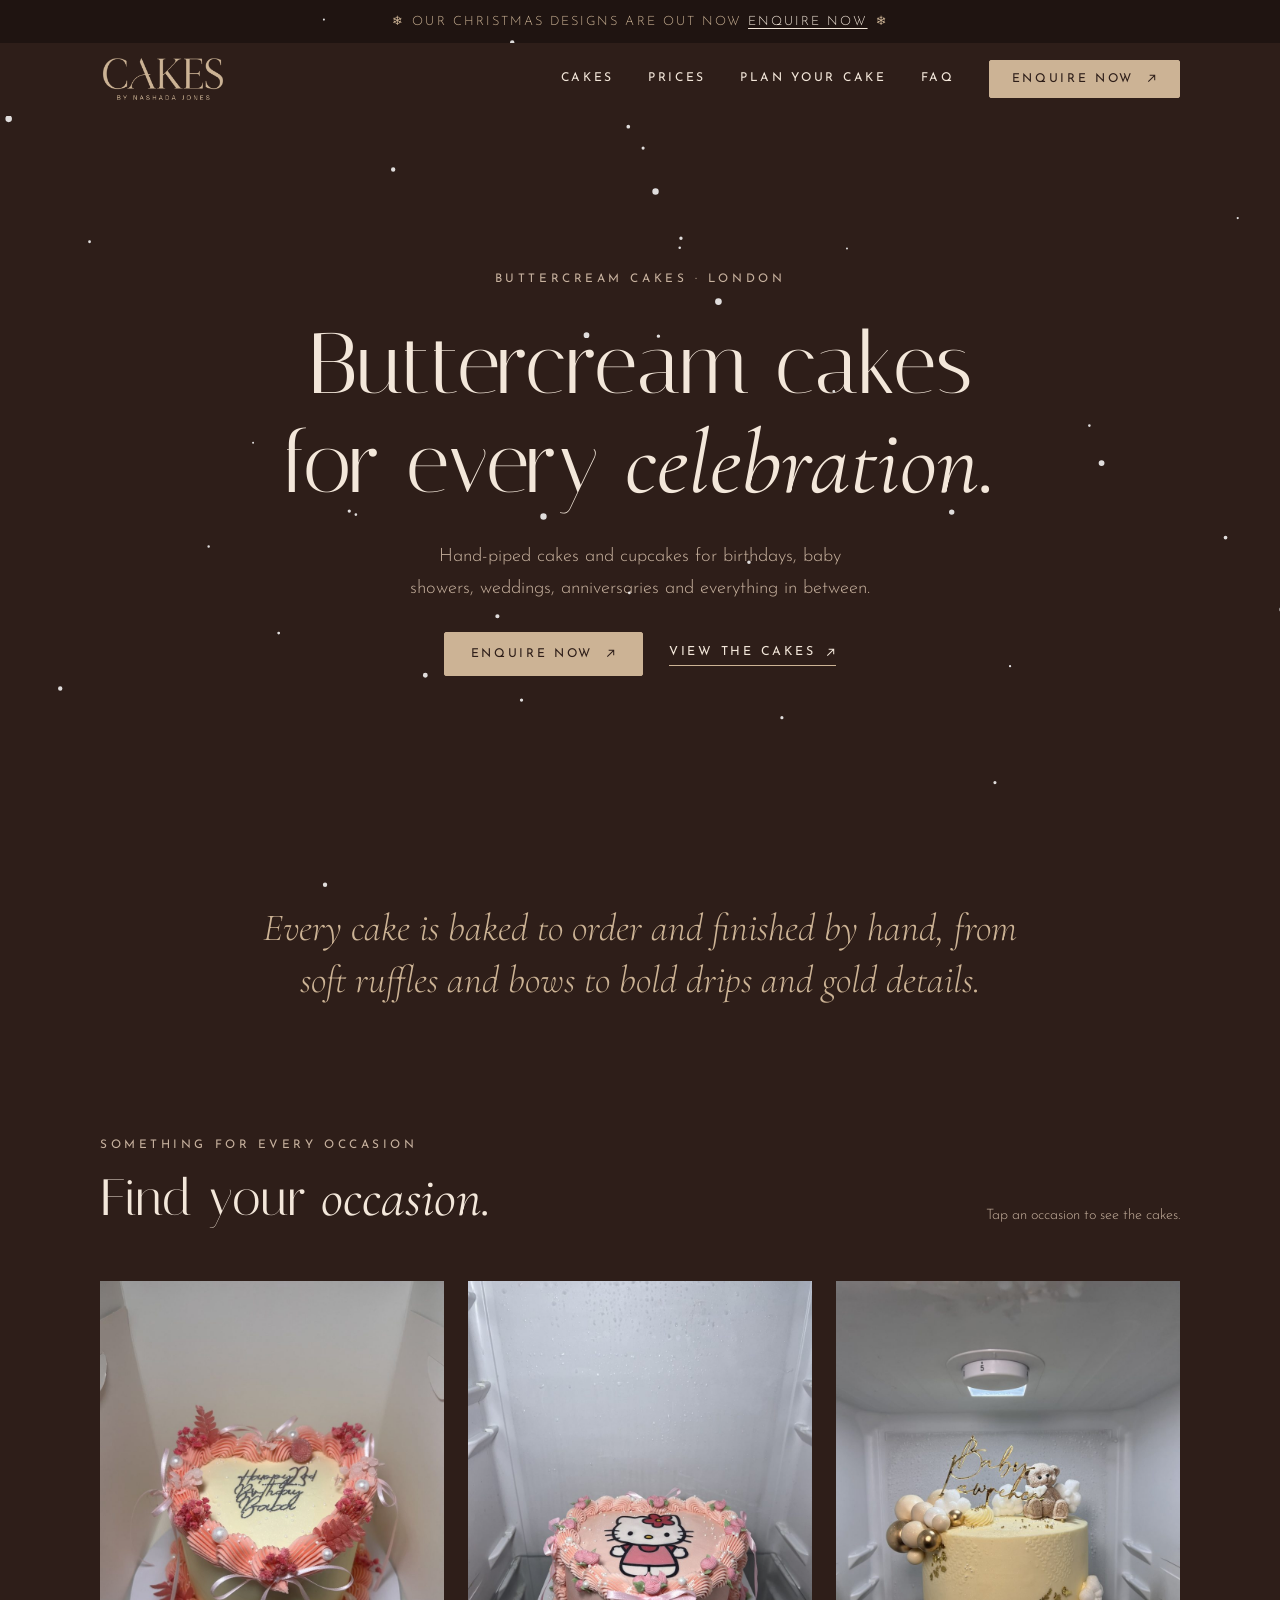
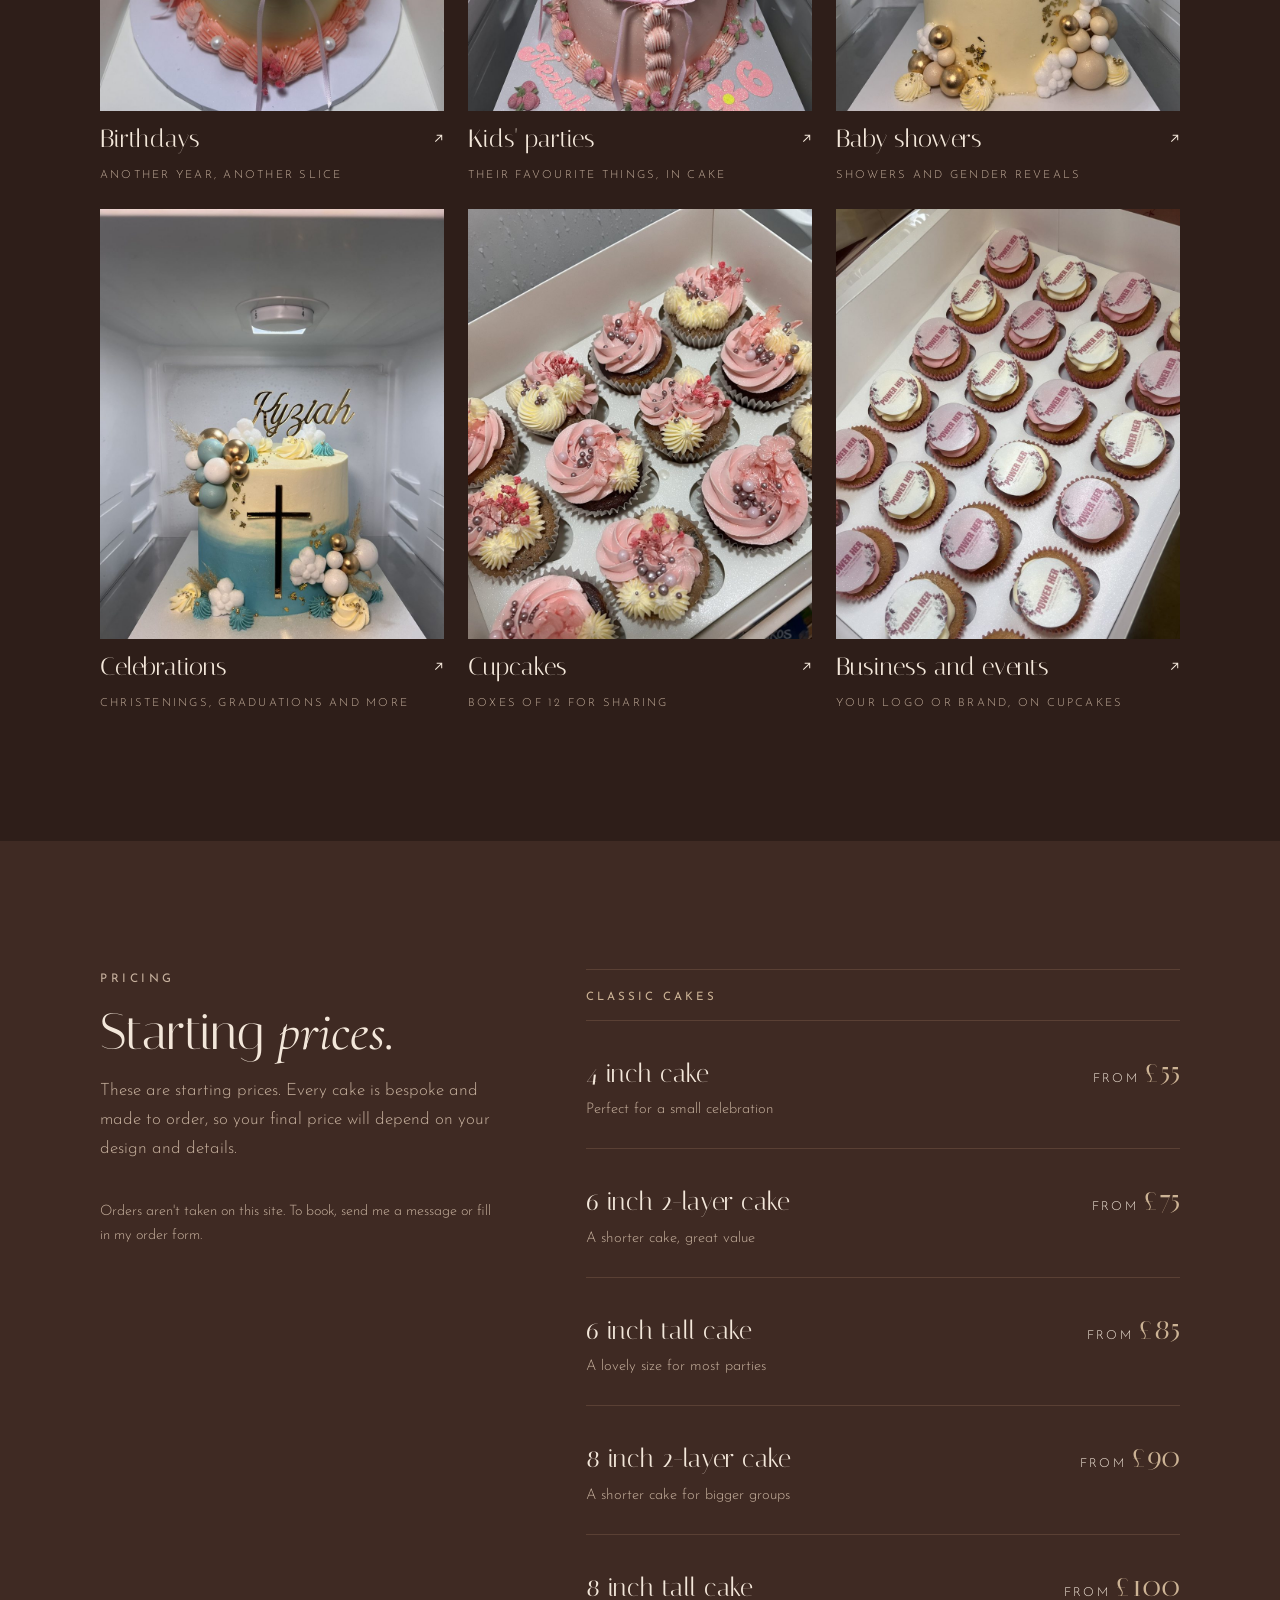
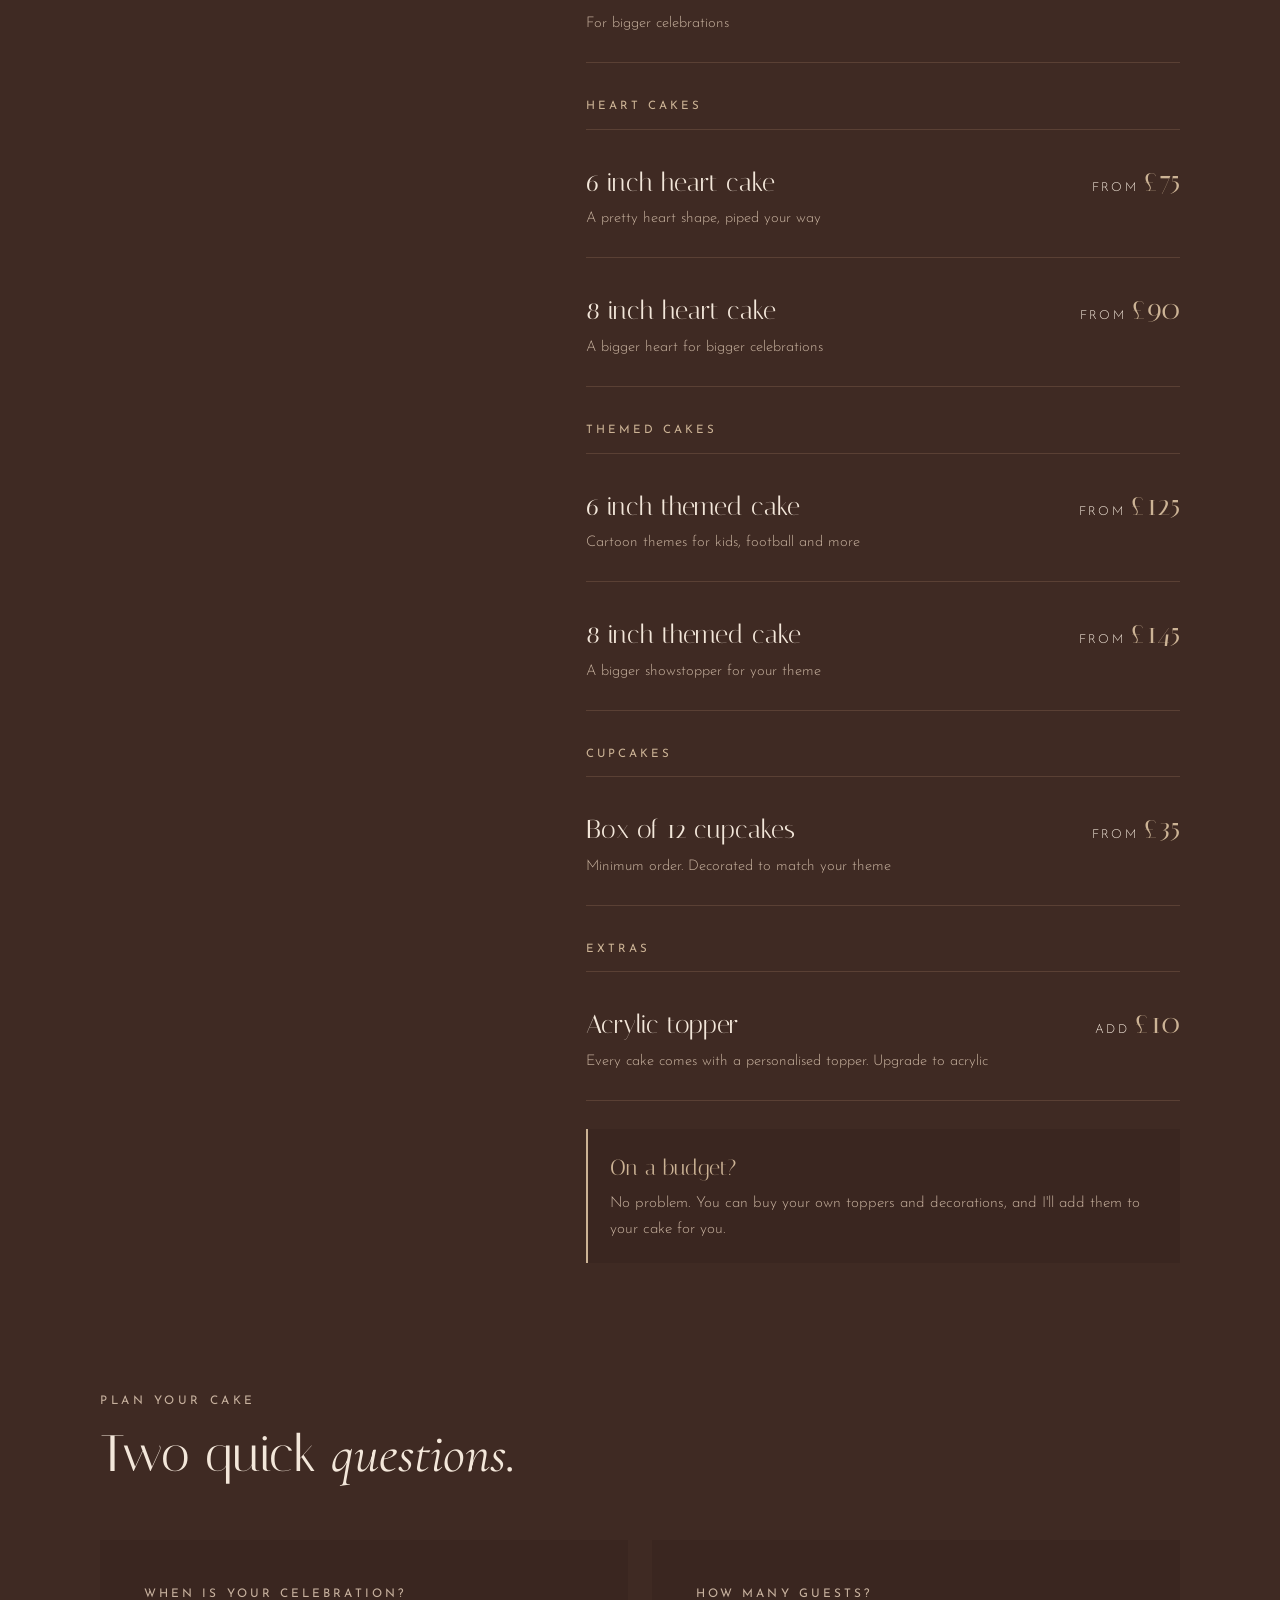
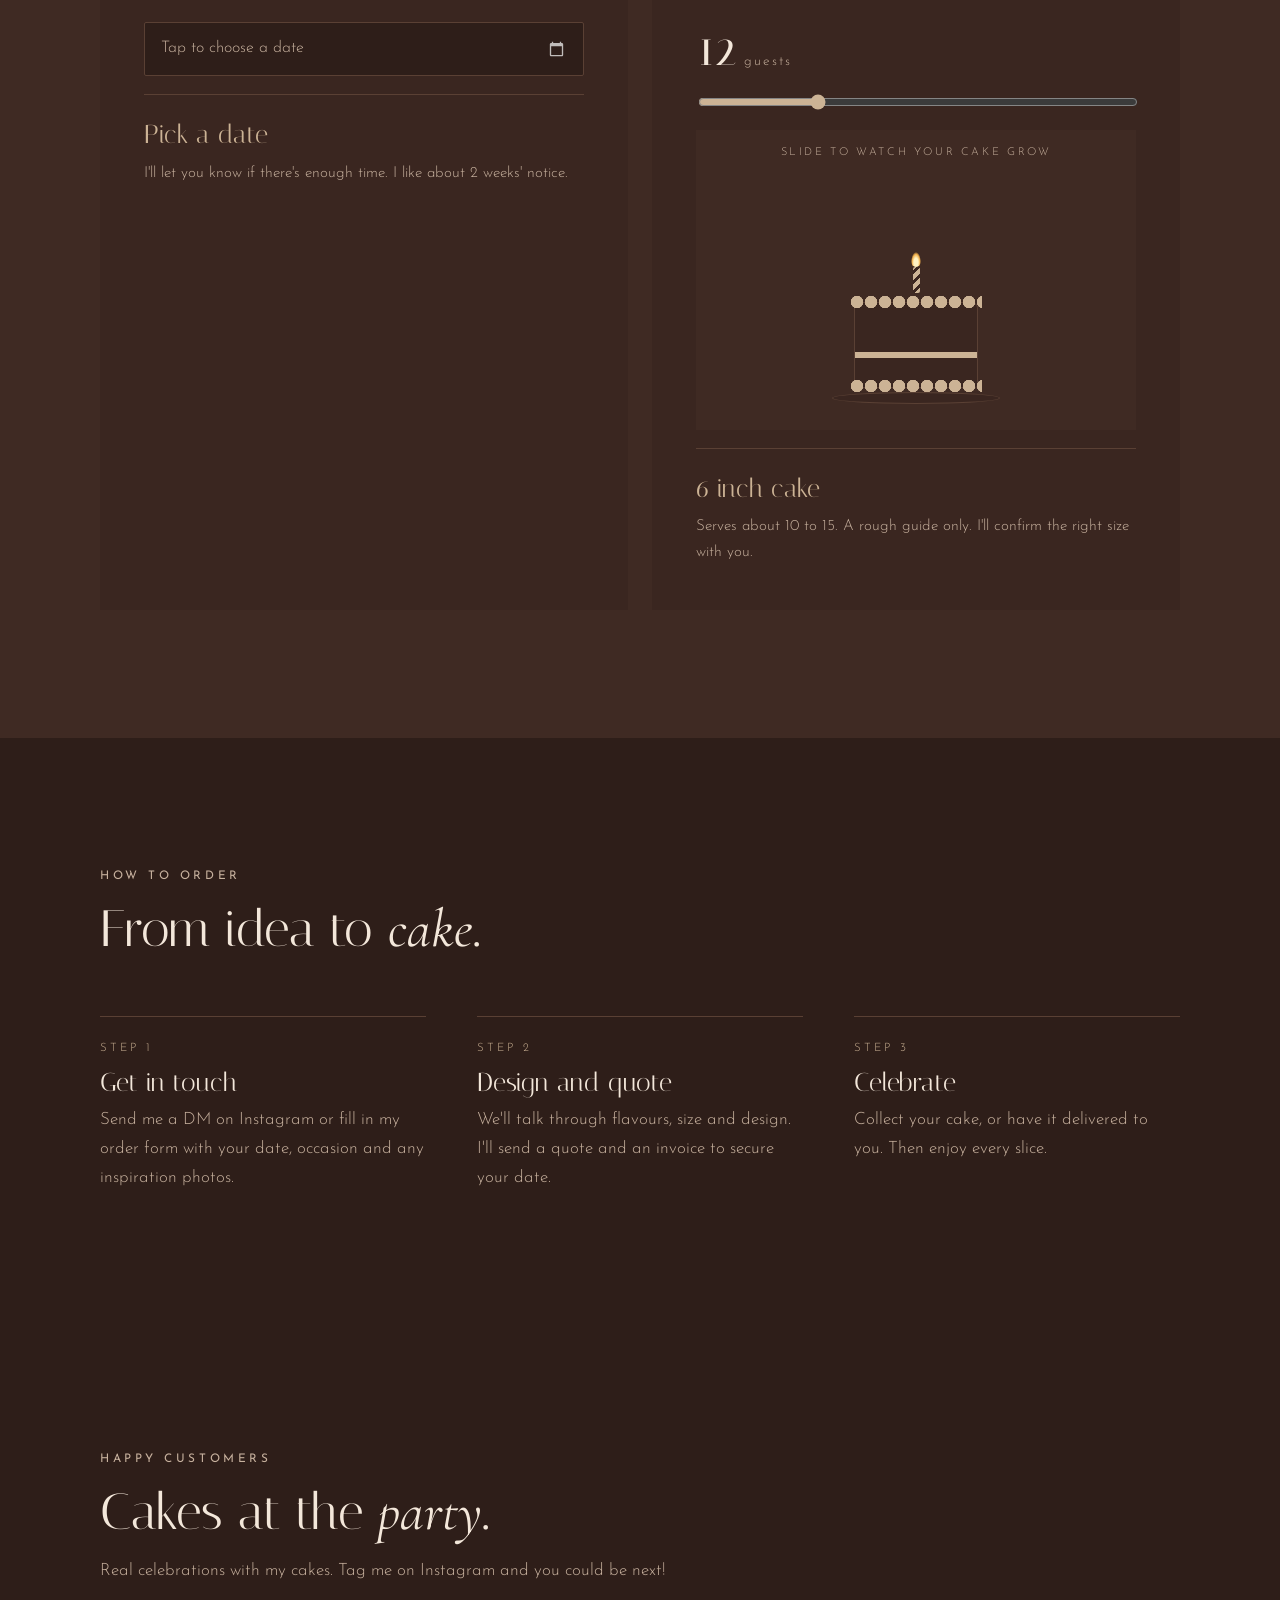
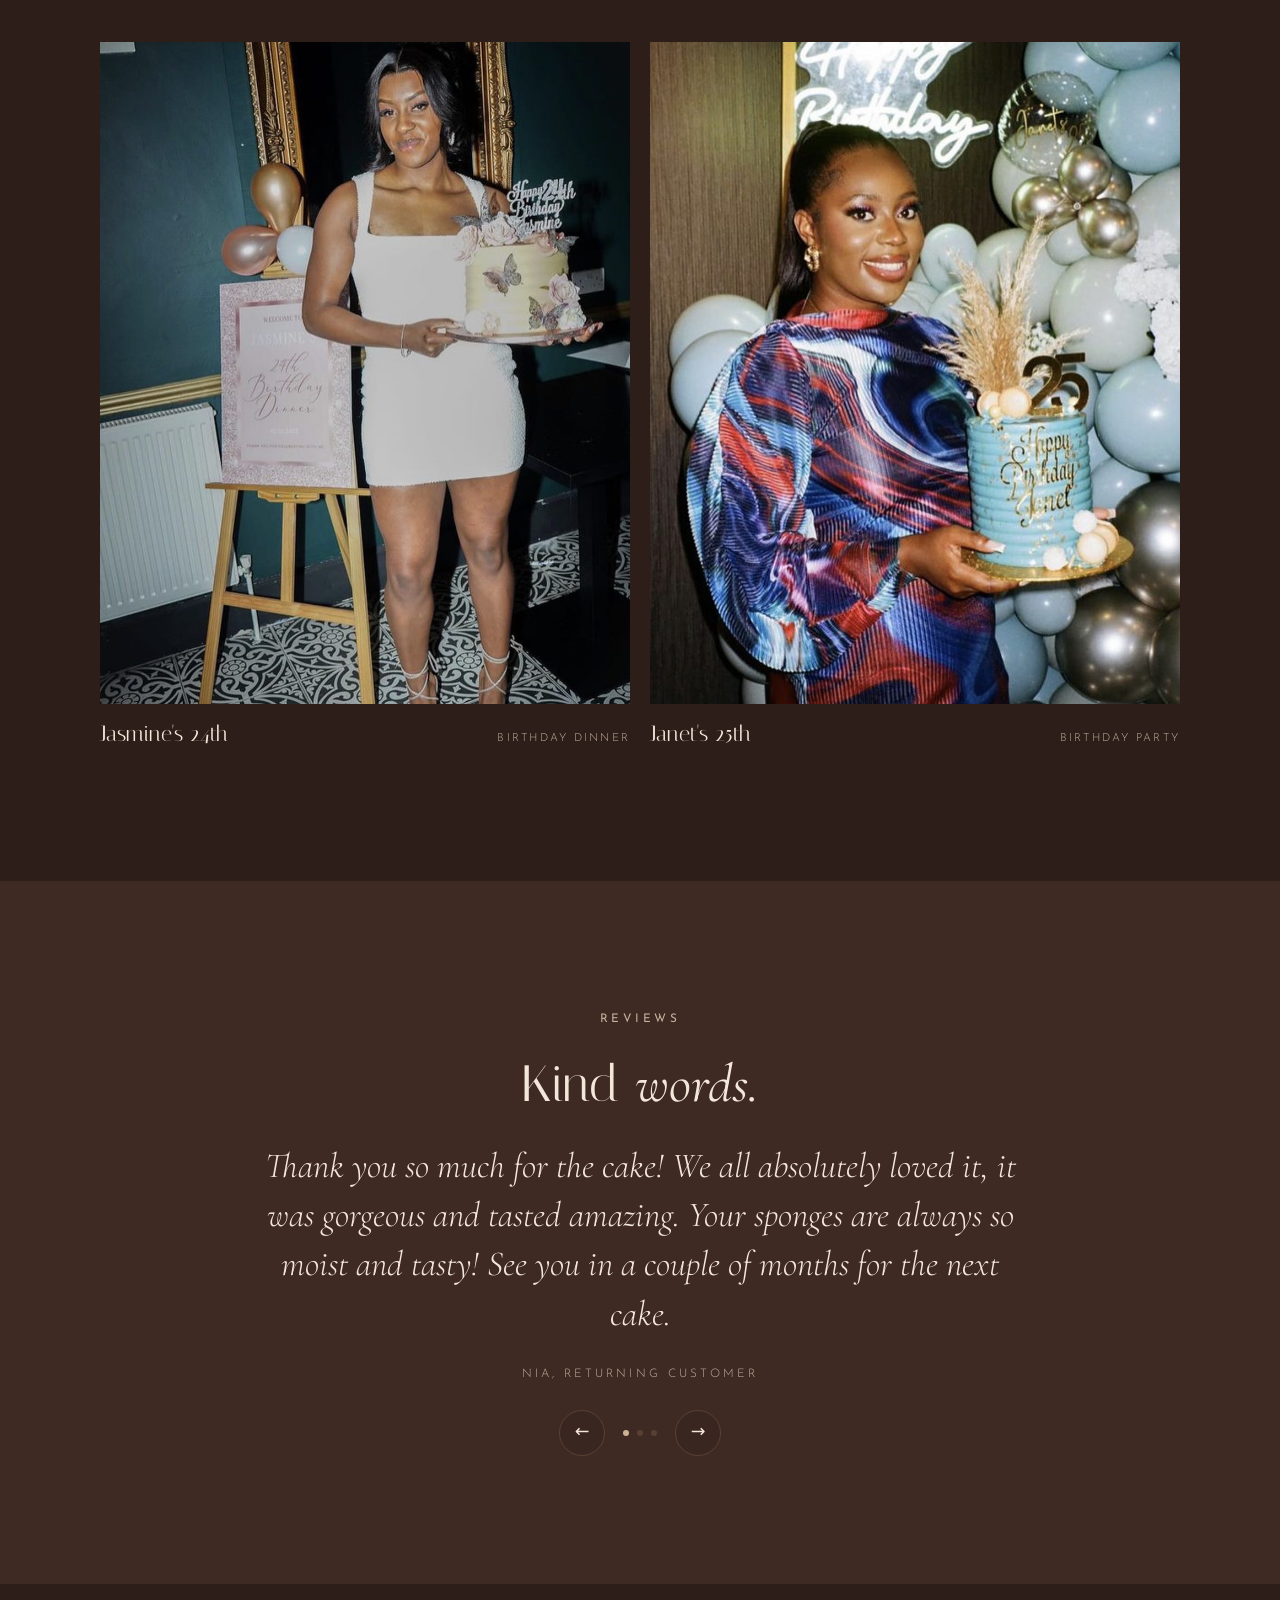
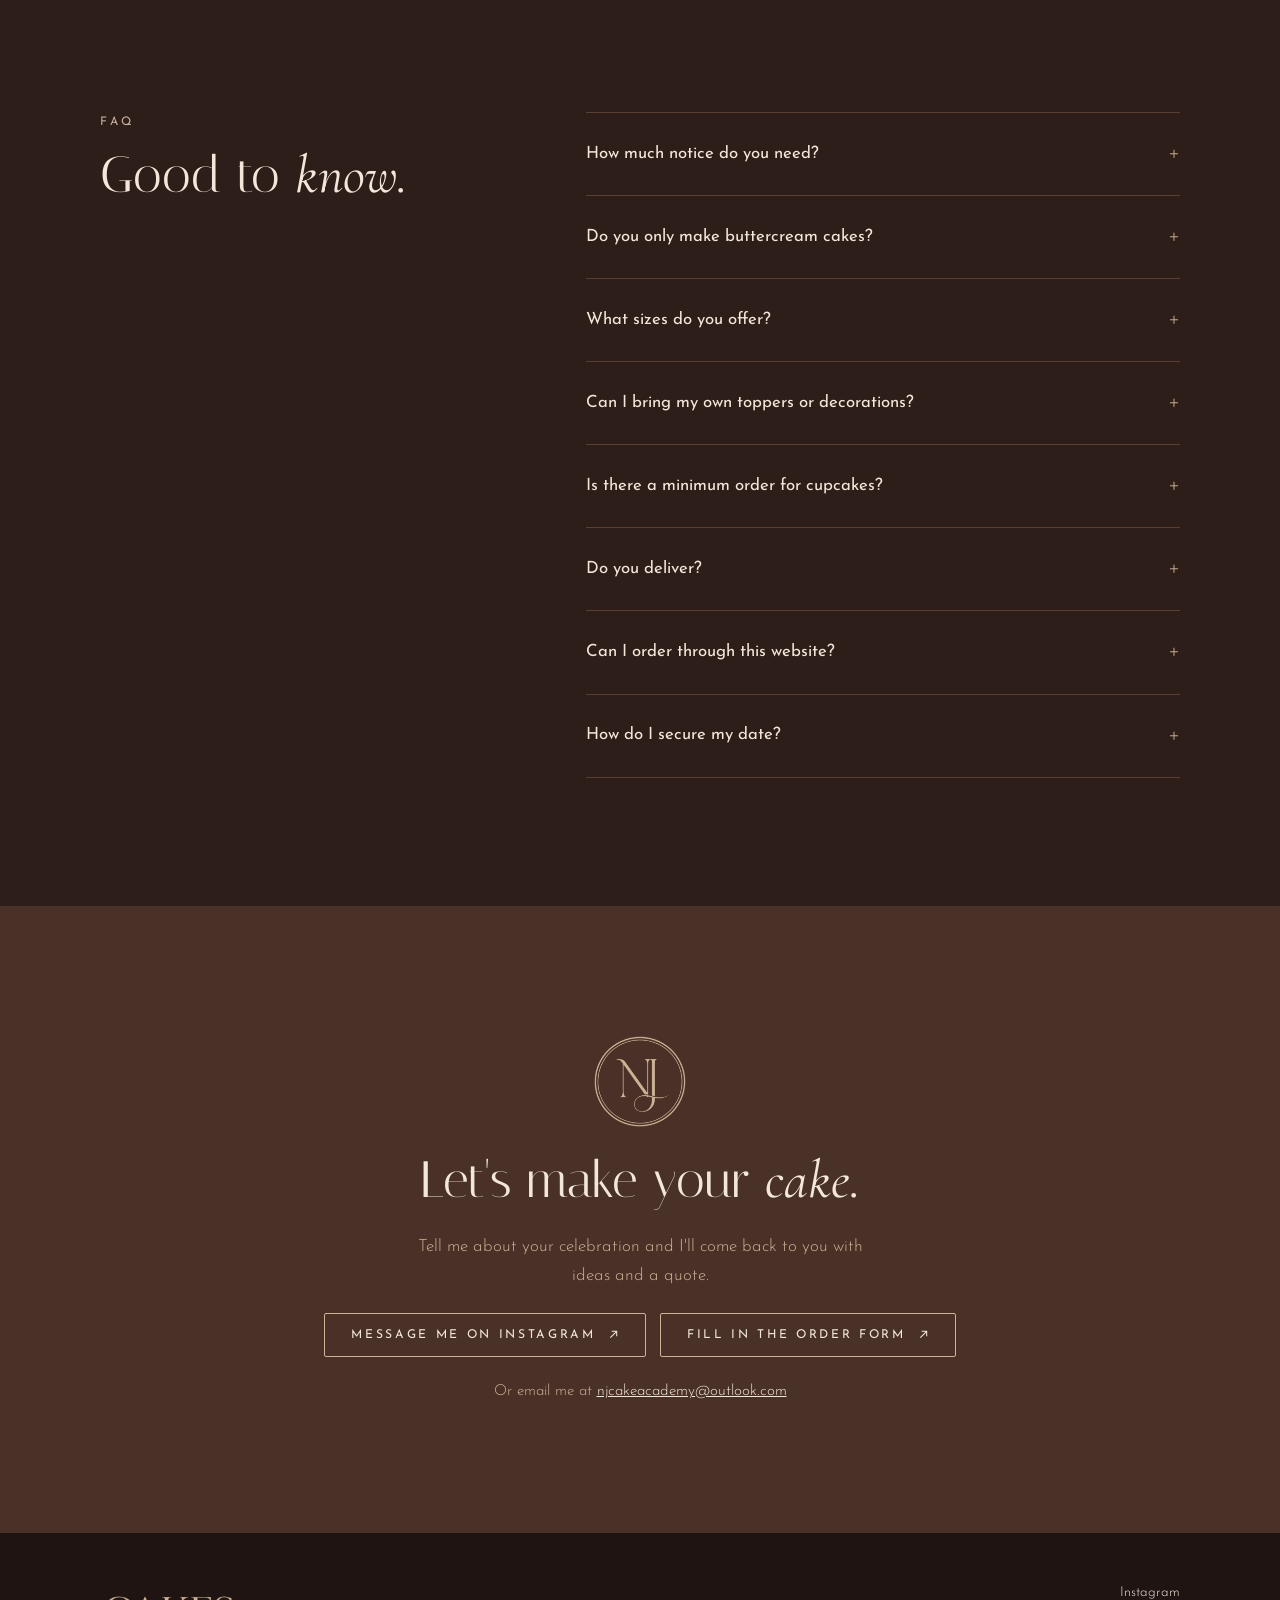
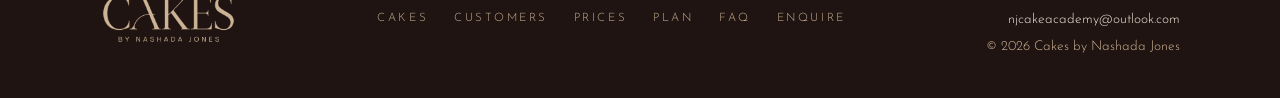
==== index.html @ 7cfc9f8c "8 inch heart cake is from £90 Co-Authored-By: Claude Opus 5.5 <noreply@anthropic.com> Claude-Session" ====
<!doctype html>
<html lang="en">
<head>
<meta charset="utf-8">
<meta name="viewport" content="width=device-width, initial-scale=1, viewport-fit=cover">
<title>Cakes by Nashada Jones</title>
<meta name="claude:viewport-fit-sides" content="cover">
<meta name="description" content="Buttercream cakes for birthdays, baby showers, weddings, anniversaries and every celebration. Based in London, with pickup and delivery.">
<link rel="icon" href="assets/brand/seal-brown.png">
<meta name="theme-color" content="#2E1E19">
<link rel="preconnect" href="https://fonts.googleapis.com">
<link rel="preconnect" href="https://fonts.gstatic.com" crossorigin>
<link rel="stylesheet" href="https://fonts.googleapis.com/css2?family=Italiana&family=Cormorant+Garamond:ital,wght@1,400;1,500&family=Josefin+Sans:wght@300;400;600&display=swap">
<style>
/* Layout: a warm cream page with generous space. Cocoa for type, latte for quiet panels, chestnut brown for actions. */
:root {
  --cocoa: #33221F;
  --latte: #CCB395;
  --cream: #F5ECE1;       /* warm page background */
  --latte-soft: #EADDCB;
  --line: #DCCAB4;
  --white: #FCF8F3;       /* warm off-white for cards */
  --accent: #6B4433;      /* chestnut brown for buttons and highlights */
  --accent-hover: #573628;
  --muted: #7A6255;
  --display: "Italiana", "Didot", "Bodoni 72", Georgia, serif;
  --script: "Cormorant Garamond", Georgia, serif;
  --body: "Josefin Sans", "Futura", "Century Gothic", system-ui, sans-serif;
  color-scheme: light;
}
* { box-sizing: border-box; }
[hidden] { display: none !important; }
html { scroll-behavior: smooth; scroll-padding-top: 80px; }
@media (prefers-reduced-motion: reduce) { html { scroll-behavior: auto; } *, *::before, *::after { animation: none !important; transition: none !important; } }
body { margin: 0; background: var(--cream); color: var(--cocoa); font-family: var(--body); font-weight: 300; font-size: 17px; line-height: 1.7; -webkit-font-smoothing: antialiased; }
img { max-width: 100%; display: block; }
a { color: inherit; }
button { font: inherit; color: inherit; }
:focus-visible { outline: 2px solid var(--accent); outline-offset: 3px; }
h1, h2, h3 { font-family: var(--display); font-weight: 400; line-height: 1.1; margin: 0; text-wrap: balance; }
h2 { font-size: clamp(2.2rem, 4.6vw, 3.2rem); }
h3 { font-size: 1.6rem; }
p { margin: 0; }
h1 em, h2 em { font-family: var(--script); font-style: italic; font-weight: 400; font-size: 1.06em; }
.eyebrow { font-size: .74rem; letter-spacing: .3em; text-transform: uppercase; font-weight: 400; color: var(--muted); }
.wrap { max-width: 1120px; margin: 0 auto; padding-left: max(20px, env(safe-area-inset-left, 0px)); padding-right: max(20px, env(safe-area-inset-right, 0px)); }
.section { padding-block: clamp(72px, 10vw, 128px); }
.section--soft { background: var(--latte-soft); }
.head { display: grid; gap: 14px; max-width: 600px; margin-bottom: clamp(36px, 5vw, 56px); }
.head p:not(.eyebrow) { color: var(--muted); }
.head--center { margin-inline: auto; text-align: center; justify-items: center; }

.btn { display: inline-flex; align-items: center; justify-content: center; gap: 12px; padding: 15px 26px; border-radius: 2px; border: 1px solid var(--cocoa); background: none; cursor: pointer;
  font: 400 .76rem/1 var(--body); letter-spacing: .22em; text-transform: uppercase; text-decoration: none; transition: background .25s, color .25s, border-color .25s; }
.btn:hover { background: var(--cocoa); color: var(--white); }
.btn--solid { background: var(--accent); border-color: var(--accent); color: var(--white); }
.btn--solid:hover { background: var(--accent-hover); border-color: var(--accent-hover); }
.btn--light { border-color: var(--latte); color: var(--latte-soft); }
.btn--light:hover { background: var(--latte-soft); color: var(--accent); border-color: var(--latte-soft); }
.arr { width: 11px; height: 11px; flex: none; }
.link { display: inline-flex; align-items: center; gap: 10px; text-decoration: none; border-bottom: 1px solid var(--latte); padding-bottom: 2px; font-size: .78rem; letter-spacing: .22em; text-transform: uppercase; font-weight: 400; }
.link:hover { border-color: var(--accent); color: var(--accent); }

/* Header */
body::before { content: ""; position: fixed; inset: 0 0 auto; height: env(safe-area-inset-top, 0px); z-index: 31; background: var(--cream); }
/* Christmas: announcement bar and falling snow */
.xmas-bar { background: var(--cocoa); color: var(--latte-soft); text-align: center; font-size: .8rem; letter-spacing: .16em; text-transform: uppercase; padding: 11px max(20px, env(safe-area-inset-right, 0px)) 10px max(20px, env(safe-area-inset-left, 0px)); }
.xmas-bar a { color: var(--white); text-underline-offset: 3px; margin-left: 6px; }
.xmas-bar .flake { color: var(--latte); margin: 0 8px; }
#snow { position: fixed; inset: 0; width: 100%; height: 100%; pointer-events: none; z-index: 25; }
@media (prefers-reduced-motion: reduce) { #snow { display: none; } }
.site-header { position: sticky; top: env(safe-area-inset-top, 0px); z-index: 30; background: rgba(245,236,225,.94); border-bottom: 1px solid transparent; transition: border-color .3s; }
.site-header.scrolled { border-color: var(--line); }
.site-header .wrap { display: flex; align-items: center; justify-content: space-between; gap: 24px; height: 72px; }
.site-header .banner { height: 48px; width: auto; }
@media (max-width: 400px) { .site-header .banner { height: 40px; } }
.nav { display: flex; align-items: center; gap: 34px; }
.nav a { text-decoration: none; font-size: .76rem; letter-spacing: .22em; text-transform: uppercase; font-weight: 400; }
.nav a:not(.btn):hover { color: var(--accent); }
.nav .btn { padding: 12px 22px; }
.menu-btn { display: none; background: none; border: 0; padding: 10px; cursor: pointer; }
.menu-btn span { display: block; width: 26px; height: 1px; background: var(--cocoa); transition: transform .3s, opacity .3s; }
.menu-btn span + span { margin-top: 7px; }
.menu-open .menu-btn span:first-child { transform: translateY(4px) rotate(45deg); }
.menu-open .menu-btn span:last-child { transform: translateY(-4px) rotate(-45deg); }
@media (max-width: 860px) {
  .menu-btn { display: block; }
  .nav { position: fixed; inset: calc(72px + env(safe-area-inset-top, 0px)) 0 auto 0; background: var(--cream); flex-direction: column; align-items: stretch; gap: 0;
    padding: 8px max(20px, env(safe-area-inset-right, 0px)) 28px max(20px, env(safe-area-inset-left, 0px)); border-bottom: 1px solid var(--line); box-shadow: 0 20px 40px rgba(51,34,31,.08); }
  .nav a:not(.btn) { padding: 18px 0; border-bottom: 1px solid var(--line); font-size: .85rem; }
  .nav .btn { margin-top: 22px; }
  .site-header:not(.menu-open) .nav { display: none; }
}

/* Hero: words only, centred, lots of air */
.hero { padding-block: clamp(72px, 12vw, 160px) clamp(64px, 9vw, 120px); }
.hero .wrap { display: grid; justify-items: center; text-align: center; }
.hero-copy { display: grid; gap: 28px; justify-items: center; min-width: 0; }
.hero-copy h1 { font-size: clamp(2.8rem, 7vw, 5.4rem); max-width: 13ch; }
.hero-lede { font-size: 1.15rem; max-width: 42ch; color: var(--muted); }
.actions { display: flex; flex-wrap: wrap; align-items: center; justify-content: center; gap: 26px; }

/* Intro */
.intro { display: grid; grid-template-columns: repeat(3, 1fr); gap: 1px; background: var(--line); border-block: 1px solid var(--line); }
.intro div { background: var(--white); padding: 30px 26px; display: grid; gap: 4px; text-align: center; }
.intro strong { font-family: var(--display); font-weight: 400; font-size: 1.5rem; }
.intro span { font-size: .92rem; color: var(--muted); }
@media (max-width: 700px) { .intro { grid-template-columns: 1fr; } }
.statement { max-width: 760px; margin: clamp(64px, 9vw, 112px) auto 0; text-align: center; font-family: var(--script); font-style: italic; font-size: clamp(1.7rem, 3.2vw, 2.4rem); line-height: 1.35; color: var(--accent); }

/* Find your occasion */
.row-head { display: flex; flex-wrap: wrap; justify-content: space-between; align-items: flex-end; gap: 20px; margin-bottom: clamp(36px, 5vw, 52px); }
.row-head .head { margin-bottom: 0; }
.occ-grid { display: grid; grid-template-columns: repeat(3, 1fr); gap: 24px; }
.occ { display: grid; gap: 14px; text-decoration: none; border: 0; padding: 0; background: none; text-align: left; }
.pic { aspect-ratio: 4 / 5; overflow: hidden; background: var(--latte-soft); display: grid; place-items: center; }
.pic img { width: 100%; height: 100%; object-fit: cover; transition: transform .7s ease; }
.pic img.ph-mark { width: 64px; height: auto; opacity: .35; }
.occ:hover .pic img:not(.ph-mark), .fav:hover .pic img:not(.ph-mark) { transform: scale(1.04); }
.occ .row { display: flex; justify-content: space-between; align-items: center; gap: 12px; }
.occ h3 { font-size: 1.55rem; }
.occ small { font-size: .7rem; letter-spacing: .2em; text-transform: uppercase; color: var(--muted); }
.occ:hover h3 { color: var(--accent); }
@media (max-width: 860px) { .occ-grid { grid-template-columns: 1fr 1fr; gap: 16px; } .occ h3 { font-size: 1.25rem; } }

/* Favourites: swipe sideways */
.fav-row { display: grid; grid-auto-flow: column; grid-auto-columns: calc((100% - 54px) / 4); gap: 18px; overflow-x: auto; scroll-snap-type: x mandatory; scroll-behavior: smooth; padding-bottom: 14px; scrollbar-width: thin; scrollbar-color: var(--latte) transparent; }
.fav { position: relative; scroll-snap-align: start; border: 0; padding: 0; background: none; cursor: pointer; text-align: left; }
.fav .tag { position: absolute; top: 12px; left: 12px; background: var(--white); padding: 7px 11px 5px; font-size: .7rem; letter-spacing: .14em; text-transform: uppercase; }
.fav.placeholder { cursor: default; }
.row-arrows { display: flex; gap: 10px; }
.row-arrows button { width: 46px; height: 46px; border: 1px solid var(--line); background: var(--white); cursor: pointer; font-size: 1.05rem; transition: border-color .2s; }
.row-arrows button:hover { border-color: var(--cocoa); }
@media (max-width: 860px) { .fav-row { grid-auto-columns: 62%; } }

.occ-tip { font-size: .9rem; color: var(--muted); }
.occ { cursor: pointer; transition: opacity .3s; }
.occ-grid.has-pick .occ:not(.on) { opacity: .45; }
.occ.on h3 { color: var(--accent); }
.occ-view { margin-top: clamp(48px, 6vw, 72px); padding-top: clamp(36px, 5vw, 56px); border-top: 1px solid var(--line); animation: pop .5s ease both; }
.occ-view-head { display: flex; flex-wrap: wrap; justify-content: space-between; align-items: flex-end; gap: 20px; margin-bottom: 32px; }
.occ-view-head .head { margin-bottom: 0; }

/* Gallery */
.tabs { display: flex; flex-wrap: wrap; gap: 6px 28px; margin-bottom: 36px; border-bottom: 1px solid var(--line); }
.tab { background: none; border: 0; border-bottom: 1px solid transparent; margin-bottom: -1px; padding: 0 0 14px; cursor: pointer; font-size: .76rem; letter-spacing: .22em; text-transform: uppercase; color: var(--muted); transition: color .2s, border-color .2s; }
.tab:hover { color: var(--cocoa); }
.tab[aria-selected="true"] { color: var(--cocoa); border-color: var(--cocoa); }
.grid { display: grid; grid-template-columns: repeat(3, 1fr); gap: 24px; }
.cake { display: grid; gap: 12px; padding: 0; border: 0; background: none; text-align: left; cursor: pointer; }
.cake:hover .pic img:not(.ph-mark) { transform: scale(1.04); }
.cake .cap { display: flex; justify-content: space-between; align-items: baseline; gap: 12px; }
.cake .cap b { font-family: var(--display); font-weight: 400; font-size: 1.3rem; }
.cake .cap small { font-size: .7rem; letter-spacing: .2em; text-transform: uppercase; color: var(--muted); white-space: nowrap; }
.cake.placeholder { cursor: default; }
.cake.is-hidden { display: none; }
.cake.pop { animation: pop .5s ease both; }
@keyframes pop { from { opacity: .2; } to { opacity: 1; } }
@media (max-width: 860px) { .grid { grid-template-columns: 1fr 1fr; gap: 16px; } }
@media (max-width: 520px) { .cake .cap { flex-direction: column; gap: 0; } .cake .cap b { font-size: 1.1rem; } }

/* Lightbox */
.lightbox { position: fixed; inset: 0; z-index: 50; background: rgba(245,236,225,.97); display: grid; place-items: center; padding: max(64px, env(safe-area-inset-top, 0px)) max(20px, env(safe-area-inset-right, 0px)) 24px max(20px, env(safe-area-inset-left, 0px)); }
.lightbox figure { margin: 0; display: grid; gap: 16px; justify-items: center; }
.lightbox img { max-height: 76vh; width: auto; }
.lightbox figcaption { text-align: center; display: grid; gap: 2px; }
.lightbox figcaption b { font-family: var(--display); font-weight: 400; font-size: 1.6rem; }
.lightbox-close { position: absolute; top: calc(18px + env(safe-area-inset-top, 0px)); right: calc(20px + env(safe-area-inset-right, 0px)); padding: 11px 20px; }

/* Prices */
.prices-layout { display: grid; grid-template-columns: .8fr 1.2fr; gap: clamp(40px, 7vw, 96px); align-items: start; }
.prices-layout .head { margin-bottom: 0; }
.price-list { list-style: none; margin: 0; padding: 0; border-top: 1px solid var(--line); }
.price-list li { display: flex; justify-content: space-between; align-items: baseline; gap: 20px; padding: 26px 0; border-bottom: 1px solid var(--line); }
.price-list .name { display: grid; gap: 2px; }
.price-list li.group { display: block; padding: 34px 0 12px; font-size: .72rem; letter-spacing: .26em; text-transform: uppercase; color: var(--accent); font-weight: 400; }
.price-list li.group:first-child { padding-top: 18px; }
.price-list .name b { font-family: var(--display); font-weight: 400; font-size: 1.6rem; }
.price-list .name span { font-size: .92rem; color: var(--muted); }
.price-list .amount { font-size: .78rem; letter-spacing: .18em; text-transform: uppercase; white-space: nowrap; }
.price-list .amount strong { font-family: var(--display); font-weight: 400; font-size: 1.9rem; letter-spacing: 0; color: var(--accent); margin-left: 6px; font-variant-numeric: tabular-nums; }
.budget { margin-top: 18px; padding: 20px 22px; background: var(--white); border-left: 2px solid var(--accent); display: grid; gap: 4px; }
.budget b { font-family: var(--display); font-weight: 400; font-size: 1.4rem; color: var(--accent); }
.budget p { font-size: .95rem; color: var(--muted); }
.small-note { font-size: .9rem; color: var(--muted); margin-top: 22px; }
@media (max-width: 820px) { .prices-layout { grid-template-columns: 1fr; } }

/* Plan tools */
.tools { display: grid; grid-template-columns: 1fr 1fr; gap: 24px; }
.tool { background: var(--white); padding: clamp(26px, 4vw, 44px); display: grid; gap: 18px; align-content: start; min-width: 0; }
.tool label { font-size: .74rem; letter-spacing: .26em; text-transform: uppercase; font-weight: 400; color: var(--muted); }
.date-wrap { position: relative; min-width: 0; }
.tool input[type="date"] { -webkit-appearance: none; appearance: none; display: block; box-sizing: border-box; width: 100%; max-width: 100%; min-width: 0; height: 54px; margin: 0;
  font: 400 1.05rem/1.2 var(--body); padding: 0 16px; border: 1px solid var(--line); border-radius: 2px; background: var(--cream); color: var(--cocoa); text-align: left; color-scheme: dark; }
.tool input[type="date"]::-webkit-date-and-time-value { text-align: left; margin: 0; }
.tool input[type="date"]::-webkit-calendar-picker-indicator { opacity: .7; cursor: pointer; }
.tool input[type="date"]:focus { outline: none; border-color: var(--latte); }
.date-hint { position: absolute; left: 17px; top: 50%; transform: translateY(-50%); pointer-events: none; color: var(--muted); font-size: 1rem; }
.date-hint { display: none; }
@supports selector(::-webkit-datetime-edit) {
  .date-hint { display: block; }
  .date-wrap:not(.has-value) input[type="date"]:not(:focus)::-webkit-datetime-edit { color: transparent; }
  .date-wrap:focus-within .date-hint { display: none; }
}
.date-wrap.has-value .date-hint { display: none !important; }
.tool input[type="range"] { width: 100%; accent-color: var(--accent); }
.guests { font-family: var(--display); font-size: 3.2rem; line-height: 1; }
.guests small { font-family: var(--body); font-size: .85rem; letter-spacing: .14em; margin-left: 8px; color: var(--muted); }
.result { border-top: 1px solid var(--line); padding-top: 18px; display: grid; gap: 4px; }
.result b { font-family: var(--display); font-weight: 400; font-size: 1.6rem; color: var(--accent); }
.result p { color: var(--muted); font-size: .95rem; }
.cake-stage { position: relative; height: 300px; background: var(--latte-soft); display: flex; flex-direction: column; align-items: center; justify-content: flex-end; padding-bottom: 26px; overflow: hidden; }
.cake-stage .hint { position: absolute; top: 14px; left: 0; right: 0; text-align: center; font-size: .68rem; letter-spacing: .24em; text-transform: uppercase; color: var(--muted); }
.candle { width: 7px; height: 26px; margin-bottom: 9px; background: repeating-linear-gradient(-45deg, var(--accent) 0 4px, var(--white) 4px 7px); border-radius: 2px; position: relative; transition: margin .5s; }
.candle::after { content: ""; position: absolute; left: 50%; top: -15px; width: 10px; height: 15px; margin-left: -5px; background: radial-gradient(ellipse at 50% 70%, #FFF3C4 0 30%, #F2B14C 55%, transparent 72%); border-radius: 50% 50% 50% 50% / 60% 60% 40% 40%; animation: flicker 1.2s ease-in-out infinite alternate; transform-origin: 50% 100%; }
@keyframes flicker { from { transform: scale(1) rotate(-3deg); } to { transform: scale(1.12, .92) rotate(3deg); } }
.tier { position: relative; width: 0; height: 0; border-radius: 6px 6px 3px 3px; transition: width .55s cubic-bezier(.3,1.4,.5,1), height .55s cubic-bezier(.3,1.4,.5,1), opacity .3s;
  background: linear-gradient(to bottom, var(--white) 0 58%, var(--accent) 58% 66%, var(--white) 66%); border: 1px solid var(--line); }
.tier::before, .tier::after { content: ""; position: absolute; left: -5px; right: -5px; height: 14px; background: radial-gradient(circle at 7px 7px, var(--latte) 6px, transparent 6.5px) repeat-x; background-size: 14px 14px; }
.tier::before { top: -8px; }
.tier::after { bottom: -6px; }
.tier.off { opacity: 0; border-width: 0; }
.tier.off::before, .tier.off::after { display: none; }
.plate { height: 12px; margin-top: 4px; background: var(--white); border: 1px solid var(--line); border-radius: 50%; transition: width .55s cubic-bezier(.3,1.4,.5,1); }
.cake-stage.bump .tier:not(.off) { animation: bump .4s ease; }
@keyframes bump { 50% { transform: translateY(-4px); } }
@media (max-width: 820px) { .tools { grid-template-columns: 1fr; } }

/* Steps */
.steps { display: grid; grid-template-columns: repeat(3, 1fr); gap: clamp(28px, 4vw, 56px); counter-reset: step; }
.step { display: grid; gap: 10px; align-content: start; padding-top: 22px; border-top: 1px solid var(--line); }
.step::before { counter-increment: step; content: "Step " counter(step); font-size: .72rem; letter-spacing: .26em; text-transform: uppercase; color: var(--accent); }
.step p { color: var(--muted); }
@media (max-width: 760px) { .steps { grid-template-columns: 1fr; } }

/* Happy customers */
.happy-grid { display: grid; grid-template-columns: repeat(auto-fit, minmax(240px, 1fr)); gap: 20px; }
.happy { margin: 0; display: grid; gap: 12px; }
.happy img { width: 100%; aspect-ratio: 4 / 5; object-fit: cover; object-position: center 30%; }
.happy figcaption { display: flex; justify-content: space-between; align-items: baseline; gap: 10px; }
.happy figcaption b { font-family: var(--display); font-weight: 400; font-size: 1.35rem; }
.happy figcaption span { font-size: .7rem; letter-spacing: .2em; text-transform: uppercase; color: var(--muted); }
@media (max-width: 560px) { .happy-grid { grid-template-columns: 1fr 1fr; gap: 12px; } .happy figcaption { flex-direction: column; gap: 0; } .happy figcaption b { font-size: 1.1rem; } }

/* Reviews: one at a time */
.quote-box { max-width: 760px; margin: 0 auto; text-align: center; display: grid; gap: 26px; justify-items: center; }
.quote-box blockquote { margin: 0; font-family: var(--script); font-style: italic; font-size: clamp(1.6rem, 3vw, 2.2rem); line-height: 1.4; min-height: 3em; transition: opacity .35s; }
.quote-box .who { font-size: .74rem; letter-spacing: .26em; text-transform: uppercase; color: var(--muted); transition: opacity .35s; }
.quote-nav { display: flex; align-items: center; gap: 18px; }
.quote-nav button { width: 46px; height: 46px; border-radius: 50%; border: 1px solid var(--line); background: var(--white); cursor: pointer; font-size: 1.1rem; transition: border-color .2s; }
.quote-nav button:hover { border-color: var(--cocoa); }
.dots { display: flex; gap: 8px; }
.dots i { width: 6px; height: 6px; border-radius: 50%; background: var(--line); transition: background .3s; }
.dots i.on { background: var(--accent); }
.fade { opacity: 0; }

/* FAQ */
.faq-layout { display: grid; grid-template-columns: .8fr 1.2fr; gap: clamp(40px, 7vw, 96px); align-items: start; }
.faq-layout .head { margin-bottom: 0; }
.faq { border-top: 1px solid var(--line); }
.faq details { border-bottom: 1px solid var(--line); }
.faq summary { list-style: none; cursor: pointer; display: flex; justify-content: space-between; gap: 20px; align-items: center; padding: 22px 0; font-size: 1.05rem; font-weight: 400; }
.faq summary::-webkit-details-marker { display: none; }
.faq summary::after { content: "+"; font-size: 1.4rem; font-weight: 300; color: var(--accent); transition: transform .3s; flex: none; }
.faq details[open] summary::after { transform: rotate(45deg); }
.faq .answer { padding: 0 0 24px; max-width: 60ch; color: var(--muted); }
@media (max-width: 820px) { .faq-layout { grid-template-columns: 1fr; } }

/* Enquire band and footer */
.cta { background: var(--accent); color: var(--latte-soft); text-align: center; }
.cta .wrap { display: grid; justify-items: center; gap: 22px; }
.cta .seal { width: 96px; }
.cta p { max-width: 44ch; color: var(--latte); }
.cta .actions { justify-content: center; gap: 14px; }
.site-footer { background: var(--cocoa); color: var(--latte); padding-block: 48px calc(40px + env(safe-area-inset-bottom, 0px)); font-size: .85rem; }
.site-footer .wrap { display: grid; grid-template-columns: auto 1fr auto; gap: 24px 48px; align-items: center; }
.site-footer img { height: 52px; width: auto; }
.site-footer nav { display: flex; flex-wrap: wrap; gap: 10px 26px; justify-content: center; }
.site-footer nav a { text-decoration: none; font-size: .72rem; letter-spacing: .22em; text-transform: uppercase; }
.site-footer nav a:hover { color: var(--white); }
.foot-contact { display: grid; gap: 4px; justify-items: end; text-align: right; }
.foot-contact a { color: var(--latte-soft); text-decoration: none; overflow-wrap: anywhere; }
.foot-contact a:hover { color: var(--white); text-decoration: underline; }
@media (max-width: 760px) { .foot-contact { justify-items: center; text-align: center; } }
.cta-email { font-size: .95rem; }
.cta-email a { color: var(--latte-soft); overflow-wrap: anywhere; }
@media (max-width: 760px) { .site-footer .wrap { grid-template-columns: 1fr; justify-items: center; text-align: center; } }

.toast { position: fixed; left: 50%; bottom: calc(24px + env(safe-area-inset-bottom, 0px)); transform: translate(-50%, 20px); opacity: 0; pointer-events: none; z-index: 60;
  background: var(--cocoa); color: var(--latte-soft); padding: 14px 22px; border-radius: 999px; font-size: .9rem; transition: opacity .3s, transform .3s; max-width: calc(100% - 40px); text-align: center; }
.toast.show { opacity: 1; transform: translate(-50%, 0); }

.reveal-ready .reveal { opacity: 0; transform: translateY(20px); transition: opacity .9s ease, transform .9s ease; }
.reveal-ready .reveal.in { opacity: 1; transform: none; }

/* ===== Dark chocolate theme ===== */
:root {
  --cream: #2E1E19; --white: #3A2620; --latte-soft: #3F2A23; --line: #5A4034;
  --cocoa: #F3E7DA; --muted: #C7B19E; --latte: #CCB395; --accent: #CCB395; --accent-hover: #DCC6AA;
  color-scheme: dark;
}
.site-header { background: #2E1E19 !important; }
.btn--solid { color: #2E1E19; }
.btn:hover { color: #2E1E19; }
.xmas-bar, .site-footer, .toast { background: #1F1411; color: var(--latte); }
.xmas-bar a { color: #F3E7DA; }
.cta { background: #4A3128; color: #F3E7DA; }
.cta p { color: var(--latte); }
.cta-email a, .foot-contact a { color: #F3E7DA; }
.lightbox { background: rgba(31,20,17,.97) !important; }
.btn--light { color: #F3E7DA; border-color: var(--latte); }
.btn--light:hover { background: #F3E7DA; color: #2E1E19; border-color: #F3E7DA; }
</style>
</head>
<body>
<svg width="0" height="0" style="position:absolute" aria-hidden="true"><symbol id="arr" viewBox="0 0 12 12"><path d="M2.5 9.5 L9.5 2.5 M4 2.5 H9.5 V8" fill="none" stroke="currentColor" stroke-width="1.1"/></symbol></svg>

<div class="xmas-bar" id="xmasBar" hidden><span class="flake" aria-hidden="true">&#10052;</span><span id="xmasText">Our Christmas designs are out Saturday 28th November</span><a href="/order">Enquire now</a><span class="flake" aria-hidden="true">&#10052;</span></div>
<canvas id="snow" aria-hidden="true"></canvas>
<header class="site-header" id="header">
  <div class="wrap">
    <a href="#top" aria-label="Cakes by Nashada Jones, back to top"><img class="banner" src="assets/brand/wordmark-cream.png" alt="Cakes by Nashada Jones"></a>
    <button class="menu-btn" id="menuBtn" aria-label="Open menu" aria-expanded="false" aria-controls="nav"><span></span><span></span></button>
    <nav class="nav" id="nav" aria-label="Main">
      <a href="#occasions">Cakes</a>
      <a href="#prices">Prices</a>
      <a href="#plan">Plan your cake</a>
      <a href="#faq">FAQ</a>
      <a class="btn btn--solid" href="/order">Enquire now <svg class="arr"><use href="#arr"/></svg></a>
    </nav>
  </div>
</header>

<main id="top">
  <section class="hero">
    <div class="wrap">
      <div class="hero-copy">
        <p class="eyebrow">Buttercream cakes &middot; London</p>
        <h1>Buttercream cakes for every <em>celebration.</em></h1>
        <p class="hero-lede">Hand-piped cakes and cupcakes for birthdays, baby showers, weddings, anniversaries and everything in between.</p>
        <div class="actions">
          <a class="btn btn--solid" href="/order">Enquire now <svg class="arr"><use href="#arr"/></svg></a>
          <a class="link" href="#occasions">View the cakes <svg class="arr"><use href="#arr"/></svg></a>
        </div>
      </div>
    </div>
  </section>

  <section>
    <div class="wrap">
      <p class="statement reveal">Every cake is baked to order and finished by hand, from soft ruffles and bows to bold drips and gold details.</p>
    </div>
  </section>

  <section class="section" id="occasions">
    <div class="wrap">
      <div class="row-head">
        <div class="head">
          <p class="eyebrow">Something for every occasion</p>
          <h2>Find your <em>occasion.</em></h2>
        </div>
        <p class="occ-tip">Tap an occasion to see the cakes.</p>
      </div>
      <div class="occ-grid" id="occGrid"></div>
      <div class="occ-view" id="occView" hidden>
        <div class="occ-view-head">
          <div class="head"><p class="eyebrow" id="occCount"></p><h2 id="occTitle"></h2></div>
          <button class="btn" id="occClose">Close</button>
        </div>
        <div class="grid" id="grid"></div>
      </div>
    </div>
  </section>

  <section class="section section--soft" id="prices">
    <div class="wrap prices-layout">
      <div class="head">
        <p class="eyebrow">Pricing</p>
        <h2>Starting <em>prices.</em></h2>
        <p>These are starting prices. Every cake is bespoke and made to order, so your final price will depend on your design and details.</p>
        <p class="small-note">Orders aren't taken on this site. To book, send me a message or fill in my order form.</p>
      </div>
      <div class="reveal">
      <ul class="price-list">
        <li class="group">Classic cakes</li>
        <li><span class="name"><b>4 inch cake</b><span>Perfect for a small celebration</span></span><span class="amount">from<strong>&pound;55</strong></span></li>
        <li><span class="name"><b>6 inch 2-layer cake</b><span>A shorter cake, great value</span></span><span class="amount">from<strong>&pound;75</strong></span></li>
        <li><span class="name"><b>6 inch tall cake</b><span>A lovely size for most parties</span></span><span class="amount">from<strong>&pound;85</strong></span></li>
        <li><span class="name"><b>8 inch 2-layer cake</b><span>A shorter cake for bigger groups</span></span><span class="amount">from<strong>&pound;90</strong></span></li>
        <li><span class="name"><b>8 inch tall cake</b><span>For bigger celebrations</span></span><span class="amount">from<strong>&pound;100</strong></span></li>
        <li class="group">Heart cakes</li>
        <li><span class="name"><b>6 inch heart cake</b><span>A pretty heart shape, piped your way</span></span><span class="amount">from<strong>&pound;75</strong></span></li>
        <li><span class="name"><b>8 inch heart cake</b><span>A bigger heart for bigger celebrations</span></span><span class="amount">from<strong>&pound;90</strong></span></li>
        <li class="group">Themed cakes</li>
        <li><span class="name"><b>6 inch themed cake</b><span>Cartoon themes for kids, football and more</span></span><span class="amount">from<strong>&pound;125</strong></span></li>
        <li><span class="name"><b>8 inch themed cake</b><span>A bigger showstopper for your theme</span></span><span class="amount">from<strong>&pound;145</strong></span></li>
        <li class="group">Cupcakes</li>
        <li><span class="name"><b>Box of 12 cupcakes</b><span>Minimum order. Decorated to match your theme</span></span><span class="amount">from<strong>&pound;35</strong></span></li>
        <li class="group">Extras</li>
        <li><span class="name"><b>Acrylic topper</b><span>Every cake comes with a personalised topper. Upgrade to acrylic</span></span><span class="amount">add<strong>&pound;10</strong></span></li>
      </ul>
        <div class="budget" style="margin-top: 28px">
          <b>On a budget?</b>
          <p>No problem. You can buy your own toppers and decorations, and I'll add them to your cake for you.</p>
        </div>
      </div>
    </div>
  </section>

  <section class="section section--soft" id="plan" style="padding-top: 0">
    <div class="wrap">
      <div class="head">
        <p class="eyebrow">Plan your cake</p>
        <h2>Two quick <em>questions.</em></h2>
      </div>
      <div class="tools">
        <div class="tool">
          <label for="eventDate">When is your celebration?</label>
          <div class="date-wrap" id="dateWrap"><input type="date" id="eventDate" aria-label="Celebration date"><span class="date-hint">Tap to choose a date</span></div>
          <div class="result" id="dateResult" aria-live="polite">
            <b>Pick a date</b>
            <p>I'll let you know if there's enough time. I like about 2 weeks' notice.</p>
          </div>
        </div>
        <div class="tool">
          <label for="guestRange">How many guests?</label>
          <div class="guests"><span id="guestNum">12</span><small>guests</small></div>
          <input type="range" id="guestRange" min="2" max="40" step="2" value="12">
          <div class="cake-stage" id="cakeStage" aria-hidden="true"><span class="hint">Slide to watch your cake grow</span><i class="candle"></i><i class="tier" id="tierTop"></i><i class="tier" id="tierBottom"></i><i class="plate" id="plate"></i></div>
          <div class="result" id="sizeResult" aria-live="polite"></div>
        </div>
      </div>
    </div>
  </section>

  <section class="section" id="order">
    <div class="wrap">
      <div class="head">
        <p class="eyebrow">How to order</p>
        <h2>From idea to <em>cake.</em></h2>
      </div>
      <div class="steps">
        <div class="step reveal"><h3>Get in touch</h3><p>Send me a DM on Instagram or fill in my order form with your date, occasion and any inspiration photos.</p></div>
        <div class="step reveal"><h3>Design and quote</h3><p>We'll talk through flavours, size and design. I'll send a quote and an invoice to secure your date.</p></div>
        <div class="step reveal"><h3>Celebrate</h3><p>Collect your cake, or have it delivered to you. Then enjoy every slice.</p></div>
      </div>
    </div>
  </section>

  <section class="section" id="customers">
    <div class="wrap">
      <div class="head">
        <p class="eyebrow">Happy customers</p>
        <h2>Cakes at the <em>party.</em></h2>
        <p>Real celebrations with my cakes. Tag me on Instagram and you could be next!</p>
      </div>
      <div class="happy-grid">
        <figure class="happy"><img src="assets/cakes/customer-jasmine-24th.jpg" alt="A happy customer at her 24th birthday dinner holding a cream cake with pink roses and butterflies" loading="lazy"><figcaption><b>Jasmine's 24th</b><span>Birthday dinner</span></figcaption></figure>
        <figure class="happy"><img src="assets/cakes/customer-janet-25th.jpg" alt="A happy customer at her 25th birthday holding a tall blue ridged cake with pampas and a gold 25" loading="lazy"><figcaption><b>Janet's 25th</b><span>Birthday party</span></figcaption></figure>
      </div>
    </div>
  </section>

  <section class="section section--soft" id="reviews">
    <div class="wrap">
      <div class="quote-box">
        <p class="eyebrow">Reviews</p>
        <h2>Kind <em>words.</em></h2>
        <blockquote id="quoteText"></blockquote>
        <p class="who" id="quoteWho"></p>
        <div class="quote-nav">
          <button id="qPrev" aria-label="Previous review">&larr;</button>
          <div class="dots" id="dots"></div>
          <button id="qNext" aria-label="Next review">&rarr;</button>
        </div>
      </div>
    </div>
  </section>

  <section class="section" id="faq">
    <div class="wrap faq-layout">
      <div class="head">
        <p class="eyebrow">FAQ</p>
        <h2>Good to <em>know.</em></h2>
      </div>
      <div class="faq">
        <details><summary>How much notice do you need?</summary><div class="answer">I prefer about 2 weeks' notice so I can plan your cake properly. If your date is sooner, still message me. I can often fit shorter notice orders in.</div></details>
        <details><summary>Do you only make buttercream cakes?</summary><div class="answer">Yes. I specialise in buttercream, so every cake is finished in smooth, hand-piped buttercream rather than fondant.</div></details>
        <details><summary>What sizes do you offer?</summary><div class="answer">I make 4 inch, 6 inch and 8 inch cakes, plus boxes of cupcakes. Not sure which size you need? Try the guest slider above, or ask me.</div></details>
        <details><summary>Can I bring my own toppers or decorations?</summary><div class="answer">Yes. If you're on a budget, you can buy your own toppers and decorations and I'll put them on your cake for you. Just let me know when you order.</div></details>
        <details><summary>Is there a minimum order for cupcakes?</summary><div class="answer">Yes. Cupcakes come in boxes of 12, which is the minimum order. A box starts from &pound;35.</div></details>
        <details><summary>Do you deliver?</summary><div class="answer">Yes. You can collect your cake, or I can arrange delivery through an external delivery company. Delivery isn't included in the cake price, and we'll talk through the details and cost by Instagram DM or email.</div></details>
        <details><summary>Can I order through this website?</summary><div class="answer">Not directly. This site is a look book of my work. To order, send me a DM on Instagram or fill in my order form, and I'll take it from there.</div></details>
        <details><summary>How do I secure my date?</summary><div class="answer">Once we've agreed your design, I'll send you an invoice. Your date is booked once your 50% deposit is received.</div></details>
      </div>
    </div>
  </section>

  <section class="section cta" id="enquire">
    <div class="wrap">
      <img class="seal" src="assets/brand/seal-cream.png" alt="">
      <h2>Let's make your <em>cake.</em></h2>
      <p>Tell me about your celebration and I'll come back to you with ideas and a quote.</p>
      <div class="actions">
        <a class="btn btn--light" data-link="instagram" href="#" target="_blank" rel="noopener">Message me on Instagram <svg class="arr"><use href="#arr"/></svg></a>
        <a class="btn btn--light" data-link="form" href="/order">Fill in the order form <svg class="arr"><use href="#arr"/></svg></a>
      </div>
      <p class="cta-email">Or email me at <a href="mailto:njcakeacademy@outlook.com">njcakeacademy@outlook.com</a></p>
    </div>
  </section>
</main>

<footer class="site-footer">
  <div class="wrap">
    <img src="assets/brand/wordmark-cream.png" alt="Cakes by Nashada Jones">
    <nav aria-label="Footer">
      <a href="#occasions">Cakes</a><a href="#customers">Customers</a><a href="#prices">Prices</a><a href="#plan">Plan</a><a href="#faq">FAQ</a><a href="#enquire">Enquire</a>
    </nav>
    <div class="foot-contact">
      <a href="https://www.instagram.com/cakesbynashadajones" target="_blank" rel="noopener">Instagram</a>
      <a href="mailto:njcakeacademy@outlook.com">njcakeacademy@outlook.com</a>
      <span>&copy; <span id="year">2026</span> Cakes by Nashada Jones</span>
    </div>
  </div>
</footer>

<div class="lightbox" id="lightbox" hidden role="dialog" aria-modal="true" aria-label="Cake photo">
  <button class="btn lightbox-close" id="lbClose">Close</button>
  <figure><img id="lbImg" alt=""><figcaption><b id="lbTitle"></b><span id="lbTag" class="eyebrow"></span></figcaption></figure>
</div>
<div class="toast" id="toast" role="status"></div>

<script>
// ---- Your links. Paste them between the quote marks. ----
const LINKS = {
  instagram: "https://www.instagram.com/cakesbynashadajones",
  form: "/order"   // your order form page
};

// ---- Occasion cards (each shows the first photo with that tag) ----
const OCCASIONS = [
  { tag: "birthday", name: "Birthdays", line: "Another year, another slice" },
  { tag: "kids", name: "Kids' parties", line: "Their favourite things, in cake" },
  { tag: "baby", name: "Baby showers", line: "Showers and gender reveals" },
  { tag: "celebration", name: "Celebrations", line: "Christenings, graduations and more" },
  { tag: "cupcakes", name: "Cupcakes", line: "Boxes of 12 for sharing" },
  { tag: "business", name: "Business and events", line: "Your logo or brand, on cupcakes" }
];

// ---- Your cakes. Add a new line for each photo. ----
// tag: birthday, kids, baby, celebration, cupcakes, business, wedding, anniversary
// The first cake with each tag is the photo on that occasion card.
const CAKES = [
  { img: "assets/cakes/pearls-and-pressed-flowers.jpg", title: "Pearls and pressed flowers", tag: "birthday", alt: "Heart cake with coral piping, pearls, pink ribbons and dried flowers" },
  { img: "assets/cakes/red-roses-and-gold-60th.jpg", title: "Red roses and gold 60th", tag: "birthday", alt: "Two-tier white and gold cake with deep red roses and a gold 60 topper" },
  { img: "assets/cakes/still-not-thirty.jpg", title: "Still not thirty", tag: "birthday", alt: "Tall cream cake with piped shells and black ribbon bows" },
  { img: "assets/cakes/twenty-one-pink-heart.jpg", title: "Twenty one in pink", tag: "birthday", alt: "Pink heart cake with shimmer, piped border and a silver crown" },
  { img: "assets/cakes/birthday-girl-heart.jpg", title: "Birthday girl", tag: "birthday", alt: "White heart cake with black piped border and gold topper" },
  { img: "assets/cakes/blossom-23.jpg", title: "Blossom 23", tag: "birthday", alt: "Cream cake with blossom flowers, gold butterflies and a pink 23 topper" },
  { img: "assets/cakes/caramel-drip-60th.jpg", title: "Caramel drip 60th", tag: "birthday", alt: "Cream cake with caramel drip, gold leaf, cookies and chocolates, with a gold 60th topper" },
  { img: "assets/cakes/chocolate-drip-amaretto.jpg", title: "Chocolate drip and amaretto", tag: "birthday", alt: "Coffee-coloured cake with chocolate drip, cookies and mini amaretto bottles" },
  { img: "assets/cakes/sprinkle-sponge-23.jpg", title: "Sprinkle sponge 23", tag: "birthday", alt: "Tall white drip cake topped with sprinkle sponge pieces and a gold 23" },
  { img: "assets/cakes/black-and-gold-30th.jpg", title: "Black and gold 30th", tag: "birthday", alt: "Tall black buttercream cake with gold topper, gold spheres and a toy motorbike" },
  { img: "assets/cakes/bows-for-bae.jpg", title: "Bows for bae", tag: "birthday", alt: "Cream cake with piped shells and black ribbon bows" },
  { img: "assets/cakes/blue-butterflies-hello-22.jpg", title: "Blue butterflies, hello 22", tag: "birthday", alt: "Tall two-tier cream and blue cake with a gold crown and cascading blue butterflies" },
  { img: "assets/cakes/black-heart-twenty-one.jpg", title: "Black heart twenty one", tag: "birthday", alt: "Black heart cake with piped border, Twenty One in white and red ribbon bows" },
  { img: "assets/cakes/another-year-becoming-her.jpg", title: "Another year becoming her", tag: "birthday", alt: "Cream heart cake with pink and blue bows and dried flowers" },
  { img: "assets/cakes/four-birthday-cakes.jpg", title: "Four birthday cakes", tag: "birthday", alt: "Four tall celebration cakes together with names and number toppers" },
  { img: "assets/cakes/hello-kitty-heart.jpg", title: "Hello Kitty heart", tag: "kids", alt: "Pink heart cake with Hello Kitty, piped roses, pearls and ribbons" },
  { img: "assets/cakes/pink-and-mint-stitch.jpg", title: "Pink and mint Stitch", tag: "kids", alt: "Tall pink and mint cake with Stitch toppers and piped roses" },
  { img: "assets/cakes/mermaid-fourth-birthday.jpg", title: "Mermaid fourth birthday", tag: "kids", alt: "Pink ridged cake with a mermaid topper, shells and sand crumbs" },
  { img: "assets/cakes/football-stars.jpg", title: "Football stars", tag: "kids", alt: "White and red cake with black stars and footballs" },
  { img: "assets/cakes/mickey-first-birthday.jpg", title: "Mickey first birthday", tag: "kids", alt: "Red and cream first birthday cake with a Mickey Mouse theme" },
  { img: "assets/cakes/peppa-third-birthday.jpg", title: "Peppa third birthday", tag: "kids", alt: "Pink marbled cake with Peppa Pig toppers, daisies and pastel spheres" },
  { img: "assets/cakes/arsenal-birthday.jpg", title: "Arsenal birthday", tag: "kids", alt: "Red and cream football club birthday cake with gold details" },
  { img: "assets/cakes/pink-paw-patrol-first-birthday.jpg", title: "Pink first birthday", tag: "kids", alt: "Pink and cream striped drip cake with puppy toppers for a first birthday" },
  { img: "assets/cakes/dinosaur-roar-birthday.jpg", title: "Dinosaur roar", tag: "kids", alt: "Green and cream drip cake with dinosaurs, leaves and chocolates" },
  { img: "assets/cakes/baby-bear-and-gold.jpg", title: "Baby bear and gold", tag: "baby", alt: "Pale yellow cake with a teddy bear, clouds, gold spheres and gold leaf" },
  { img: "assets/cakes/pregnancy-bento-box.jpg", title: "Pregnancy announcement box", tag: "baby", alt: "Small cream cake with a funny pregnancy drawing, with matching cupcakes" },
  { img: "assets/cakes/gender-reveal-drip.jpg", title: "Boy or girl? Gender reveal", tag: "baby", alt: "Cream cake with pink and blue drip, macarons and a Boy or Girl topper" },
  { img: "assets/cakes/christening-blue-and-gold.jpg", title: "Blue and gold christening", tag: "celebration", alt: "Blue and cream cake with a gold cross, gold spheres and pampas" },
  { img: "assets/cakes/friendsmas-red-bows.jpg", title: "Friendsmas red bows", tag: "celebration", alt: "Cream cake with piped shells and red ribbon bows" },
  { img: "assets/cakes/nurse-congratulations.jpg", title: "Nursing congratulations", tag: "celebration", alt: "Cream cake with a stethoscope, plasters, hearts and Congratulations Rimsha on the board" },
  { img: "assets/cakes/pink-petal-cupcakes.jpg", title: "Pink petal cupcakes", tag: "cupcakes", alt: "Pink and cream cupcakes with dried flowers and pearls" },
  { img: "assets/cakes/peach-and-gold-cupcakes.jpg", title: "Peach and gold cupcakes", tag: "cupcakes", alt: "Peach, pink and cream piped cupcakes with gold pearls" },
  { img: "assets/cakes/chocolate-and-gold-cupcakes.jpg", title: "Chocolate and gold", tag: "cupcakes", alt: "Chocolate and coffee rose cupcakes with gold pearls" },
  { img: "assets/cakes/pink-and-cream-rose-cupcakes.jpg", title: "Pink and cream roses", tag: "cupcakes", alt: "Pink and cream rose-piped cupcakes" },
  { img: "assets/cakes/pink-rose-cupcakes.jpg", title: "Pink rose cupcakes", tag: "cupcakes", alt: "Box of pink rose-piped cupcakes with pearls, gold leaf and Happy Birthday toppers" },
  { img: "assets/cakes/pink-rose-cupcakes-boxes.jpg", title: "Two boxes of roses", tag: "cupcakes", alt: "Two boxes of pink rose cupcakes with gold number 3 toppers" },
  { img: "assets/cakes/power-her-cupcakes.jpg", title: "Power Her event cupcakes", tag: "business", alt: "Pink and cream cupcakes with printed Power Her logo toppers" },
  { img: "assets/cakes/mountain-movers-cupcakes.jpg", title: "Mountain Movers logo cupcakes", tag: "business", alt: "Cupcakes with printed Mountain Movers logo toppers" },
  { img: "assets/cakes/games-night-cupcakes.jpg", title: "Games night cupcakes", tag: "business", alt: "Blue and cream cupcakes with printed games night logo toppers" },
  { img: "assets/cakes/book-launch-cupcakes.jpg", title: "Book launch cupcakes", tag: "business", alt: "Vanilla cupcakes with cookie pieces, gold pearls and printed book cover toppers" }
];

// ---- Your reviews. ----
const REVIEWS = [
  { text: "Thank you so much for the cake! We all absolutely loved it, it was gorgeous and tasted amazing. Your sponges are always so moist and tasty! See you in a couple of months for the next cake.", who: "Nia, returning customer" },
  { text: "Thank you so much! Both last night at the event and today on social media, I've had so many compliments. It's so beautiful, and the taste!", who: "Shamika, 22nd birthday" },
  { text: "Thank you so much! The cake was absolutely delicious, everyone loved it!", who: "Pedro" }
];

const TAG_NAMES = { birthday: "Birthday", kids: "Kids", cupcakes: "Cupcakes", celebration: "Celebration", business: "Business", baby: "Baby shower", wedding: "Wedding", anniversary: "Anniversary" };
const TAB_NAMES = { birthday: "Birthdays", kids: "Kids", cupcakes: "Cupcakes", celebration: "Celebrations", baby: "Baby showers", wedding: "Weddings", anniversary: "Anniversaries" };
const $ = (s) => document.querySelector(s);
const toast = (msg) => { const t = $("#toast"); t.textContent = msg; t.classList.add("show"); clearTimeout(toast.t); toast.t = setTimeout(() => t.classList.remove("show"), 2600); };

// Menu
const header = $("#header"), menuBtn = $("#menuBtn");
const setMenu = (open) => { header.classList.toggle("menu-open", open); menuBtn.setAttribute("aria-expanded", open); menuBtn.setAttribute("aria-label", open ? "Close menu" : "Open menu"); };
menuBtn.addEventListener("click", () => setMenu(!header.classList.contains("menu-open")));
document.querySelectorAll(".nav a").forEach((a) => a.addEventListener("click", () => setMenu(false)));
addEventListener("scroll", () => header.classList.toggle("scrolled", scrollY > 10), { passive: true });

// Links
document.querySelectorAll("[data-link]").forEach((a) => {
  const url = LINKS[a.dataset.link];
  if (url) a.href = url;
  else a.addEventListener("click", (e) => { e.preventDefault(); toast("This link is coming soon."); });
});

// Occasion view: tap an occasion card to see its cakes
const grid = $("#grid");
function showOccasion(tag) {
  const o = OCCASIONS.find((x) => x.tag === tag);
  const cakes = CAKES.filter((c) => c.tag === tag && c.img);
  grid.innerHTML = "";
  cakes.forEach((c) => {
    const el = document.createElement("button");
    el.className = "cake pop";
    el.innerHTML = `<span class="pic"><img src="${c.img}" alt="${c.alt || c.title}" loading="lazy"></span><span class="cap"><b>${c.title}</b></span>`;
    el.addEventListener("click", () => openLightbox(c));
    grid.appendChild(el);
  });
  $("#occTitle").innerHTML = o.name;
  $("#occCount").textContent = `${cakes.length} cake${cakes.length === 1 ? "" : "s"}`;
  document.querySelectorAll(".occ").forEach((a) => a.classList.toggle("on", a.dataset.go === tag));
  $("#occGrid").classList.add("has-pick");
  $("#occView").hidden = false;
  $("#occView").scrollIntoView({ behavior: matchMedia("(prefers-reduced-motion: reduce)").matches ? "auto" : "smooth", block: "start" });
}
$("#occClose").addEventListener("click", () => {
  $("#occView").hidden = true;
  $("#occGrid").classList.remove("has-pick");
  document.querySelectorAll(".occ").forEach((a) => a.classList.remove("on"));
  $("#occasions").scrollIntoView({ block: "start" });
});

// Lightbox
const lb = $("#lightbox");
function openLightbox(c) { $("#lbImg").src = c.img; $("#lbImg").alt = c.alt || c.title; $("#lbTitle").textContent = c.title; $("#lbTag").textContent = TAG_NAMES[c.tag]; lb.hidden = false; $("#lbClose").focus(); }
const closeLb = () => { lb.hidden = true; };
$("#lbClose").addEventListener("click", closeLb);
lb.addEventListener("click", (e) => { if (e.target === lb) closeLb(); });
document.addEventListener("keydown", (e) => { if (e.key === "Escape") { closeLb(); setMenu(false); } });

// Occasion cards: tap one to see those cakes
const arrow = '<svg class="arr"><use href="#arr"/></svg>';
const placeholderPic = '<span class="pic"><img class="ph-mark" src="assets/brand/monogram-cream.png" alt=""></span>';
$("#occGrid").innerHTML = OCCASIONS.filter((o) => CAKES.some((x) => x.tag === o.tag && x.img)).map((o) => {
  const c = CAKES.find((x) => x.tag === o.tag && x.img);
  const pic = c ? `<span class="pic"><img src="${c.img}" alt="${c.alt || c.title}" loading="lazy"></span>` : placeholderPic;
  return `<button class="occ" data-go="${o.tag}">${pic}<span class="row"><h3>${o.name}</h3>${arrow}</span><small>${o.line}</small></button>`;
}).join("");
document.querySelectorAll("[data-go]").forEach((a) => a.addEventListener("click", () => showOccasion(a.dataset.go)));

// Reviews, one at a time
let qi = 0;
const dots = $("#dots");
dots.innerHTML = REVIEWS.map(() => "<i></i>").join("");
function showQuote(i) {
  qi = (i + REVIEWS.length) % REVIEWS.length;
  const t = $("#quoteText"), w = $("#quoteWho");
  t.classList.add("fade"); w.classList.add("fade");
  setTimeout(() => { t.textContent = REVIEWS[qi].text; w.textContent = REVIEWS[qi].who; t.classList.remove("fade"); w.classList.remove("fade"); }, 250);
  [...dots.children].forEach((d, n) => d.classList.toggle("on", n === qi));
}
$("#qPrev").addEventListener("click", () => showQuote(qi - 1));
$("#qNext").addEventListener("click", () => showQuote(qi + 1));
$("#quoteText").textContent = REVIEWS[0].text; $("#quoteWho").textContent = REVIEWS[0].who; dots.children[0].classList.add("on");

// Date checker
const dateIn = $("#eventDate");
const today = new Date(); today.setHours(0, 0, 0, 0);
dateIn.min = new Date(today.getTime() - today.getTimezoneOffset() * 60000).toISOString().slice(0, 10);
const markDate = () => document.getElementById("dateWrap").classList.toggle("has-value", !!dateIn.value);
dateIn.addEventListener("input", markDate);
dateIn.addEventListener("change", () => {
  markDate();
  if (!dateIn.value) return;
  const [y, m, d] = dateIn.value.split("-").map(Number);
  const days = Math.round((new Date(y, m - 1, d) - today) / 86400000);
  let title, text;
  if (days < 0) { title = "That date has passed"; text = "Pick a date in the future."; }
  else if (days < 14) { title = days === 0 ? "That's today!" : `${days} day${days === 1 ? "" : "s"} away`; text = "That's under 2 weeks, but don't worry. Message me and I'll do my best to fit you in."; }
  else { title = `${Math.floor(days / 7)} weeks away`; text = "Lovely, that's plenty of time. Get in touch soon to secure your date."; }
  $("#dateResult").innerHTML = `<b>${title}</b><p>${text}</p>`;
});

// Size guide (a rough guide only)
const SIZES = [
  { max: 6, name: "4 inch cake", tiers: [[84, 78]], serves: "up to 6" },
  { max: 15, name: "6 inch cake", tiers: [[124, 86]], serves: "about 10 to 15" },
  { max: 25, name: "8 inch cake", tiers: [[166, 94]], serves: "about 20 to 25" },
  { max: Infinity, name: "Let's chat", tiers: [[112, 72], [166, 86]], serves: "a big crowd. We can add cupcakes or a second cake" }
];
const range = $("#guestRange");
let lastSize = null;
function setTier(el, t) {
  el.classList.toggle("off", !t);
  el.style.width = t ? t[0] + "px" : "0px";
  el.style.height = t ? t[1] + "px" : "0px";
}
function updateSize() {
  const n = +range.value; $("#guestNum").textContent = n === 40 ? "40+" : n;
  const s = SIZES.find((x) => n <= x.max);
  const two = s.tiers.length > 1;
  setTier($("#tierTop"), two ? s.tiers[0] : null);
  setTier($("#tierBottom"), s.tiers[s.tiers.length - 1]);
  $("#plate").style.width = s.tiers[s.tiers.length - 1][0] + 44 + "px";
  if (lastSize && lastSize !== s) { const st = $("#cakeStage"); st.classList.remove("bump"); void st.offsetWidth; st.classList.add("bump"); }
  lastSize = s;
  $("#sizeResult").innerHTML = `<b>${s.name}</b><p>Serves ${s.serves}. A rough guide only. I'll confirm the right size with you.</p>`;
}
range.addEventListener("input", updateSize); updateSize();

// Gentle reveal for content below the first screen
$("#year").textContent = new Date().getFullYear();
if ("IntersectionObserver" in window && !matchMedia("(prefers-reduced-motion: reduce)").matches) {
  const later = [...document.querySelectorAll(".reveal")].filter((el) => el.getBoundingClientRect().top > innerHeight);
  document.documentElement.classList.add("reveal-ready");
  document.querySelectorAll(".reveal").forEach((el) => { if (!later.includes(el)) el.classList.add("in"); });
  const io = new IntersectionObserver((es) => es.forEach((e) => { if (e.isIntersecting) { e.target.classList.add("in"); io.unobserve(e.target); } }), { threshold: .15 });
  later.forEach((el) => io.observe(el));
}

// ---- Christmas: banner and snow. Shown from now until 26 December. ----
(function () {
  const now = new Date(), y = now.getFullYear();
  const launch = new Date(2026, 10, 28), end = new Date(y, 11, 27);
  if (now >= end || now < new Date(2026, 10, 1)) { document.getElementById("snow").remove(); return; }
  const bar = document.getElementById("xmasBar"); bar.hidden = false;
  if (now >= launch) document.getElementById("xmasText").textContent = "Our Christmas designs are out now";
  if (matchMedia("(prefers-reduced-motion: reduce)").matches) return;
  // Light snow: no glow effect, capped sharpness, fewer flakes, 30 frames a second, and it rests when the page is hidden
  const c = document.getElementById("snow"), ctx = c.getContext("2d");
  let w = 0, h = 0, flakes = [], last = 0, running = true;
  const size = () => { if (innerWidth === w && Math.abs(innerHeight - h) < 150) return; // phones resize while scrolling; ignore that
    const r = Math.min(devicePixelRatio || 1, 1.5); w = innerWidth; h = innerHeight; c.width = Math.round(w * r); c.height = Math.round(h * r); ctx.setTransform(r, 0, 0, r, 0, 0); };
  size(); addEventListener("resize", size);
  const count = Math.round(Math.min(40, w / 22));
  for (let i = 0; i < count; i++) flakes.push({ x: Math.random() * w, y: Math.random() * h, r: 1 + Math.random() * 2.4, s: .5 + Math.random() * 1.2, d: Math.random() * 6.28 });
  document.addEventListener("visibilitychange", () => { running = !document.hidden; if (running) requestAnimationFrame(tick); });
  function tick(t) {
    if (!running) return;
    if (t - last >= 33) {
      last = t; ctx.clearRect(0, 0, w, h); ctx.fillStyle = "rgba(255,255,255,.85)"; ctx.beginPath();
      for (const f of flakes) {
        f.y += f.s; f.d += .02; f.x += Math.sin(f.d) * .6;
        if (f.y > h + 5) { f.y = -5; f.x = Math.random() * w; }
        ctx.moveTo(f.x + f.r, f.y); ctx.arc(f.x, f.y, f.r, 0, 6.28);
      }
      ctx.fill();
    }
    requestAnimationFrame(tick);
  }
  requestAnimationFrame(tick);
})();
</script>
</body>
</html>
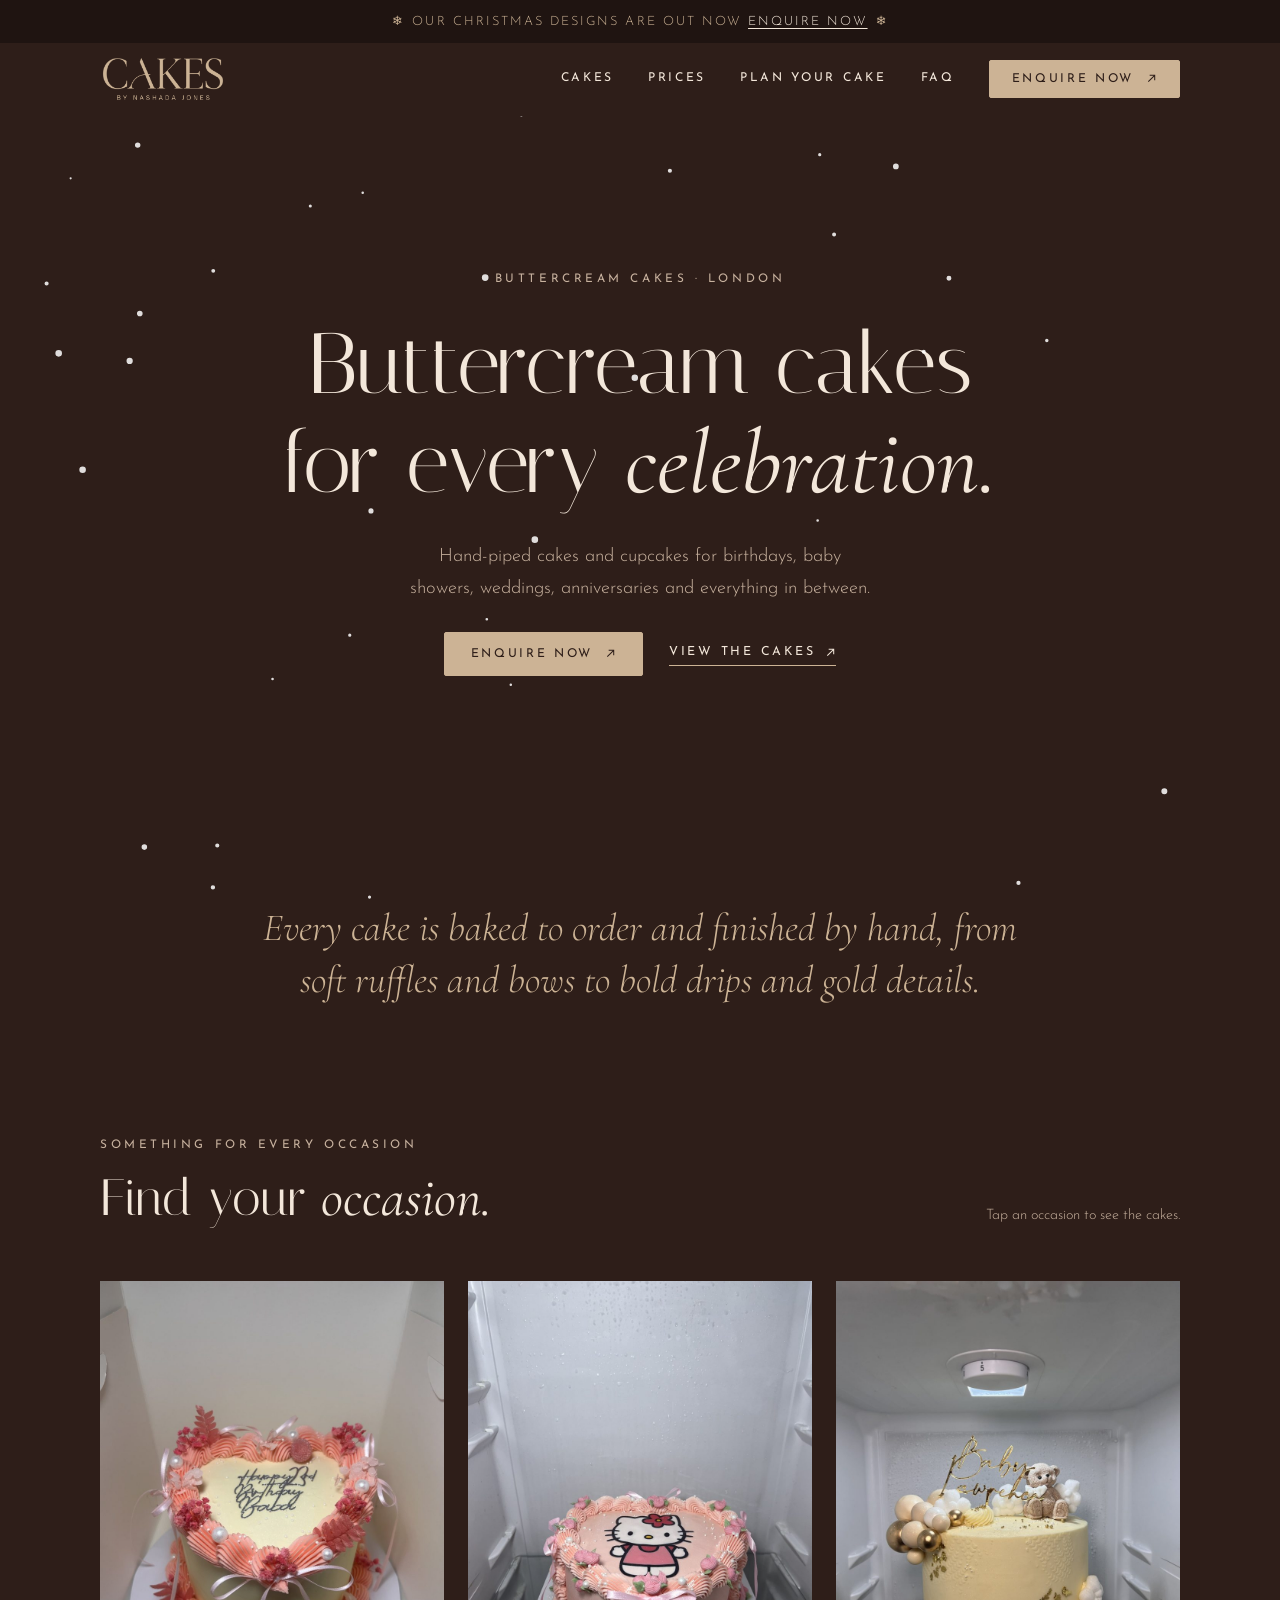
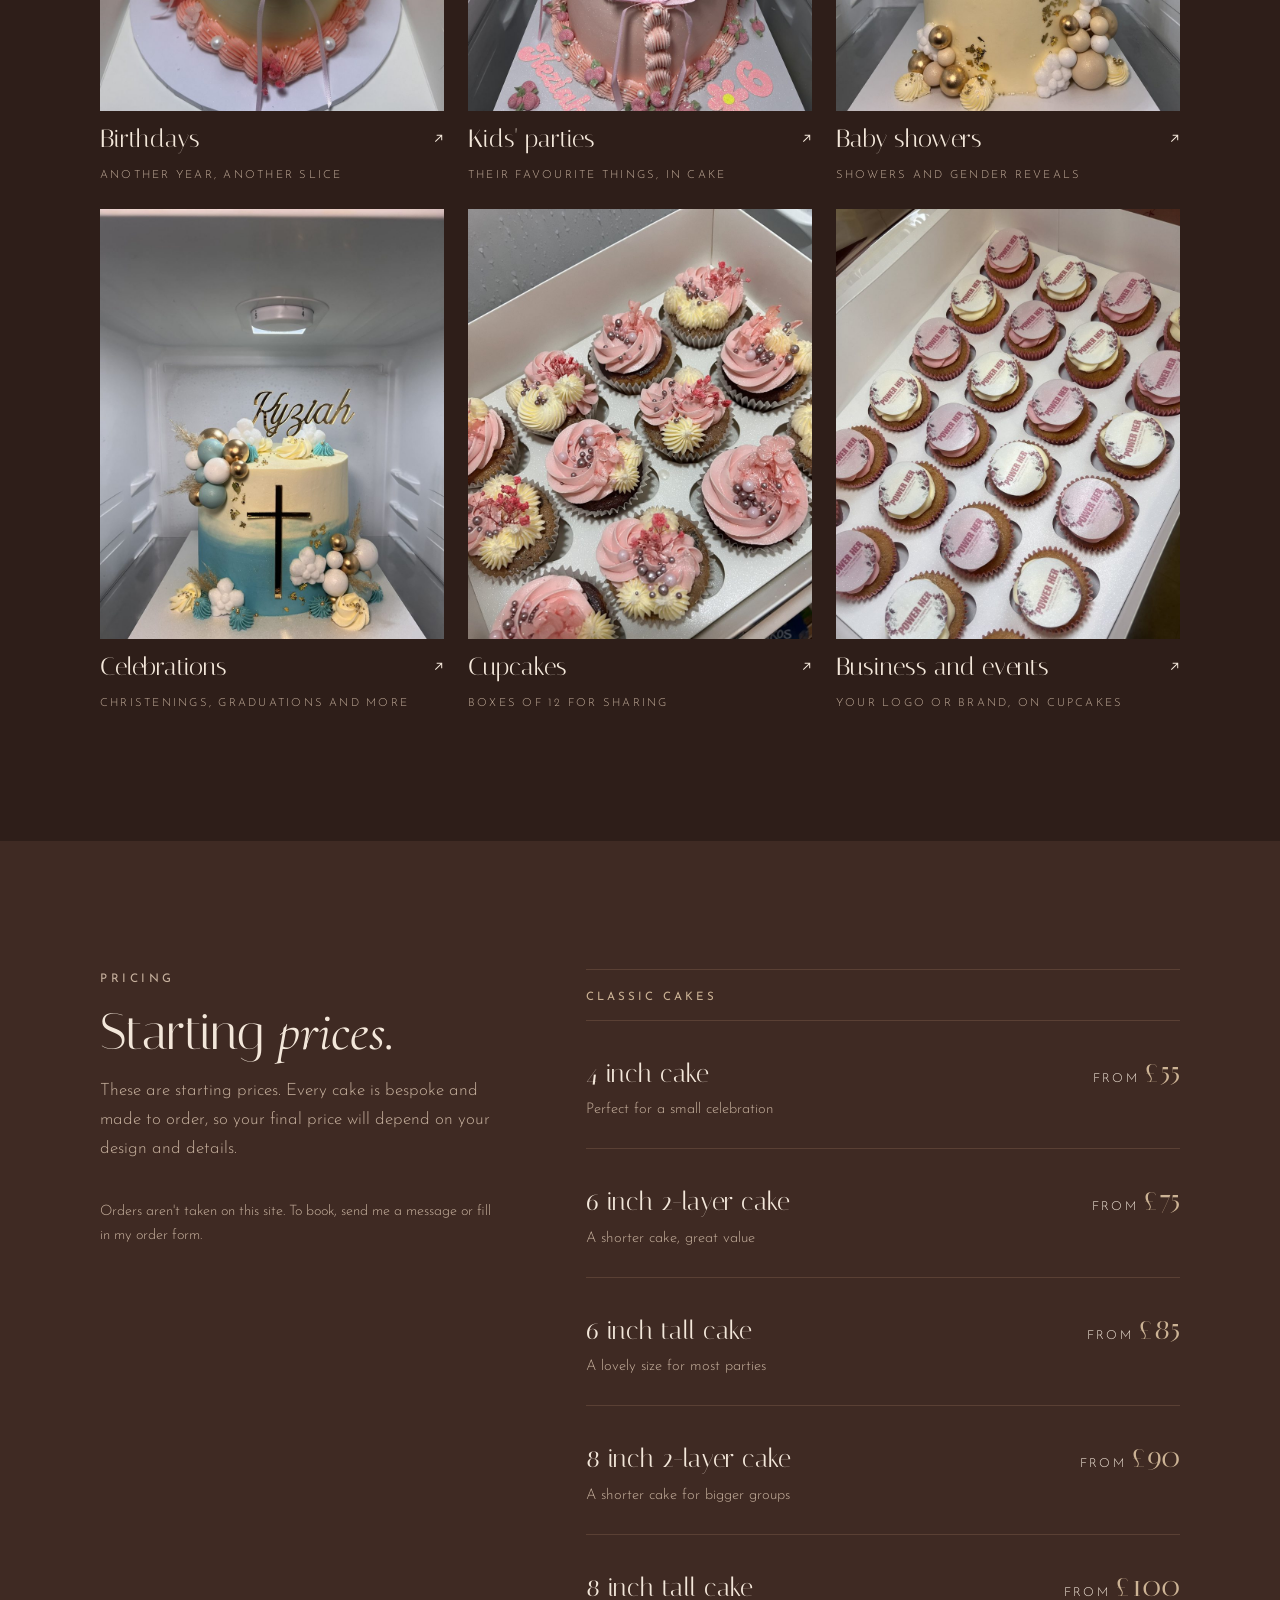
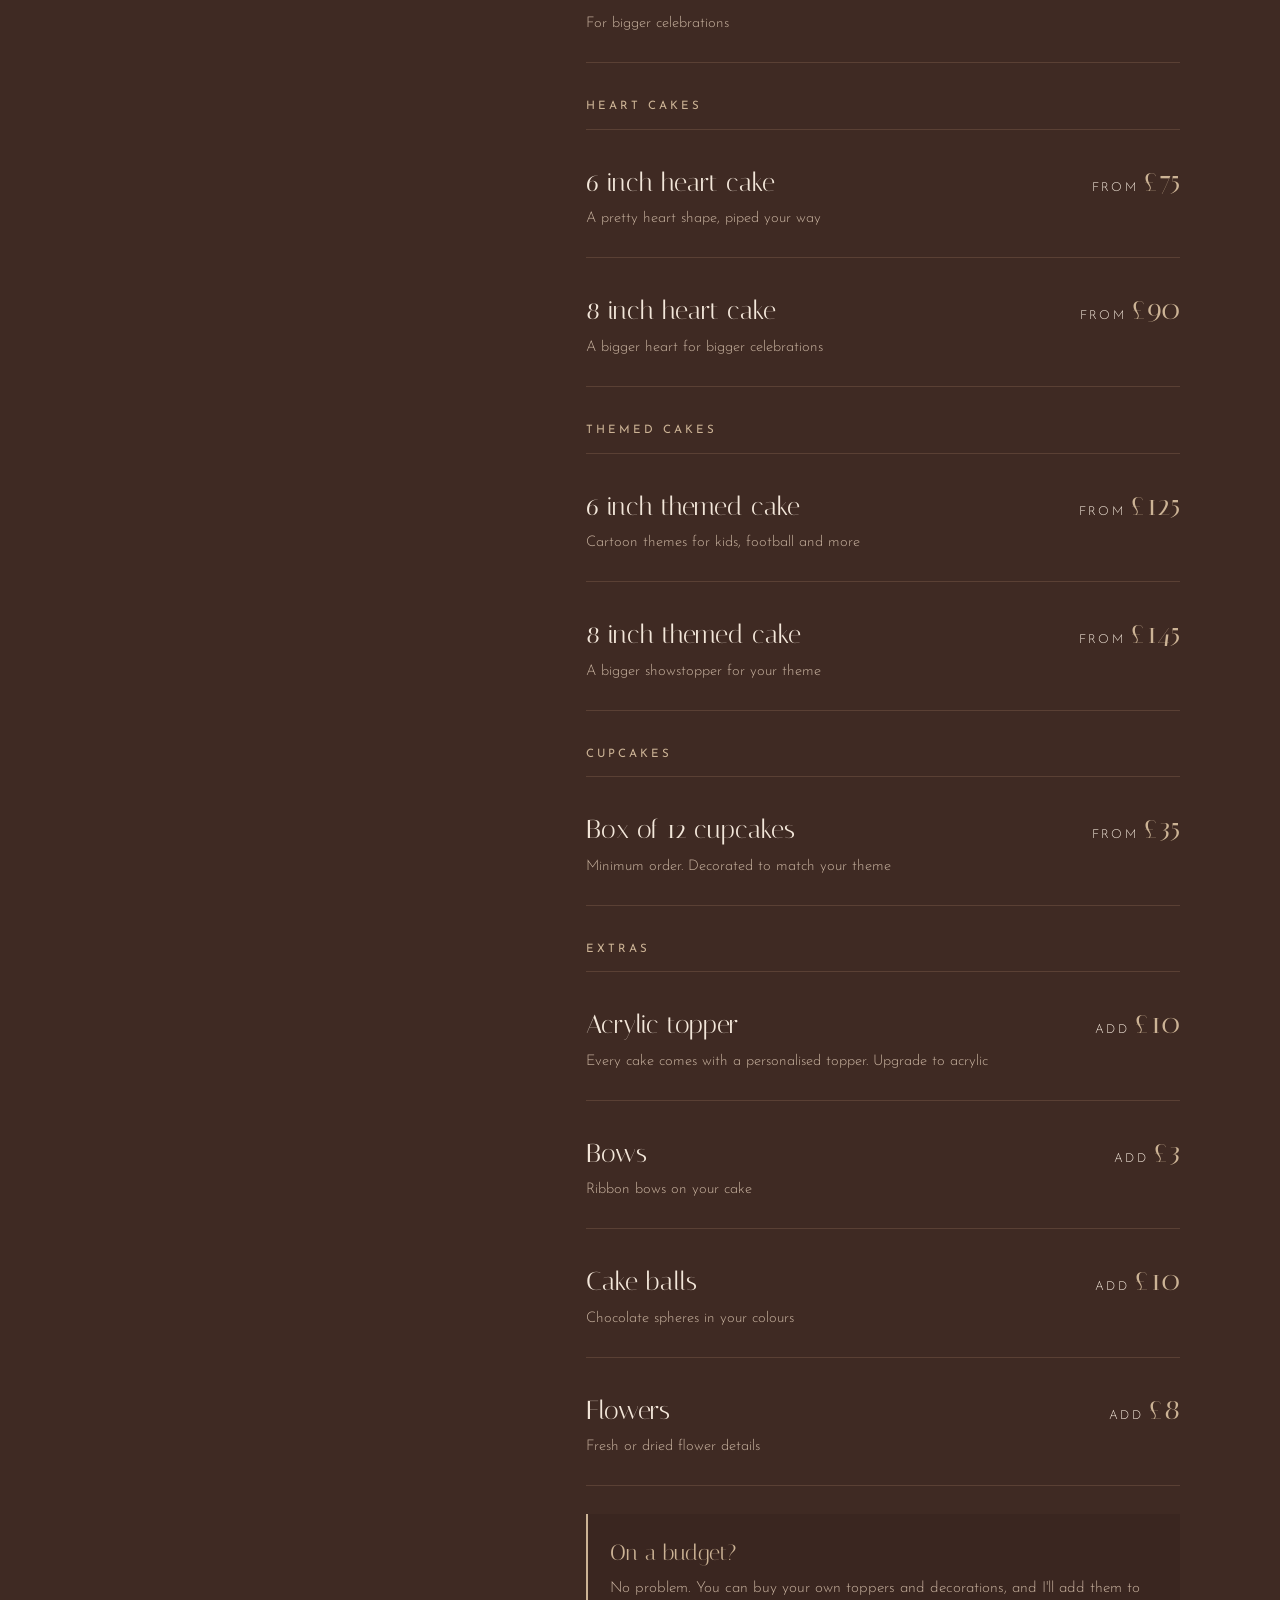
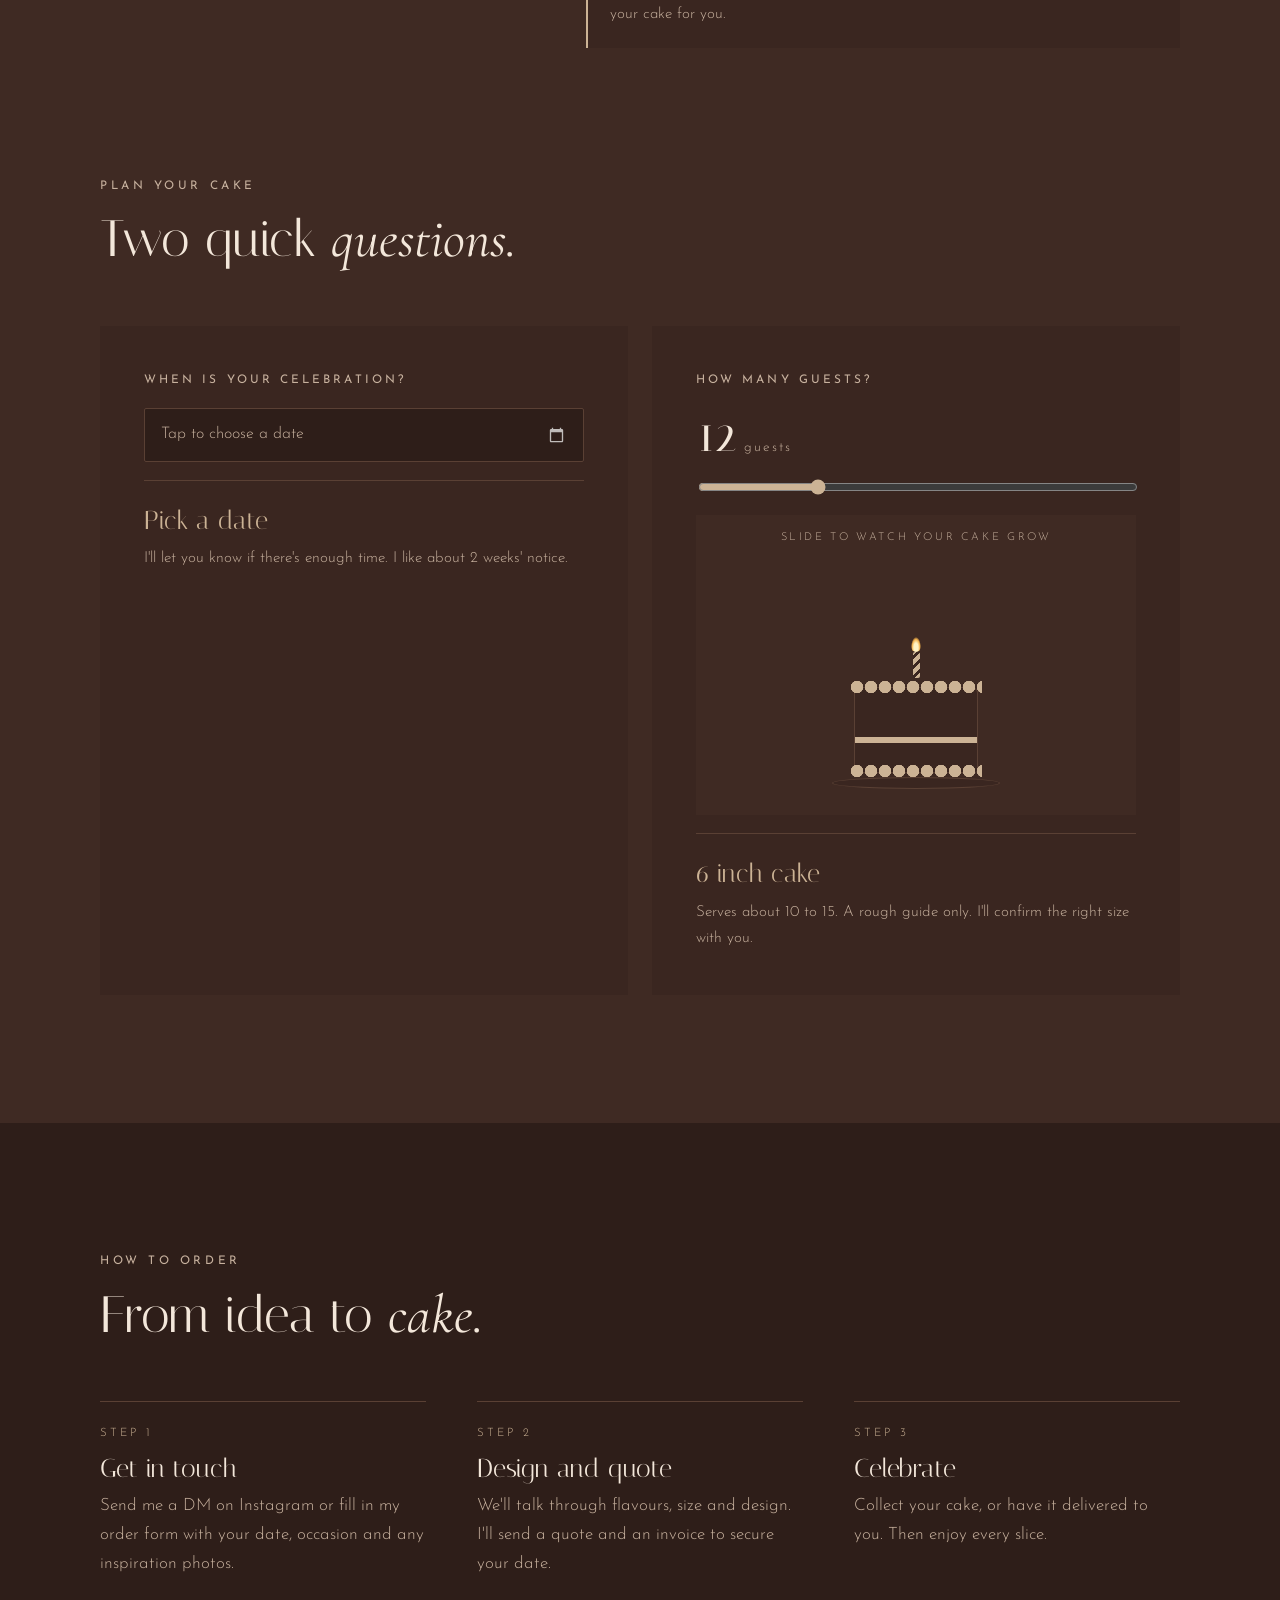
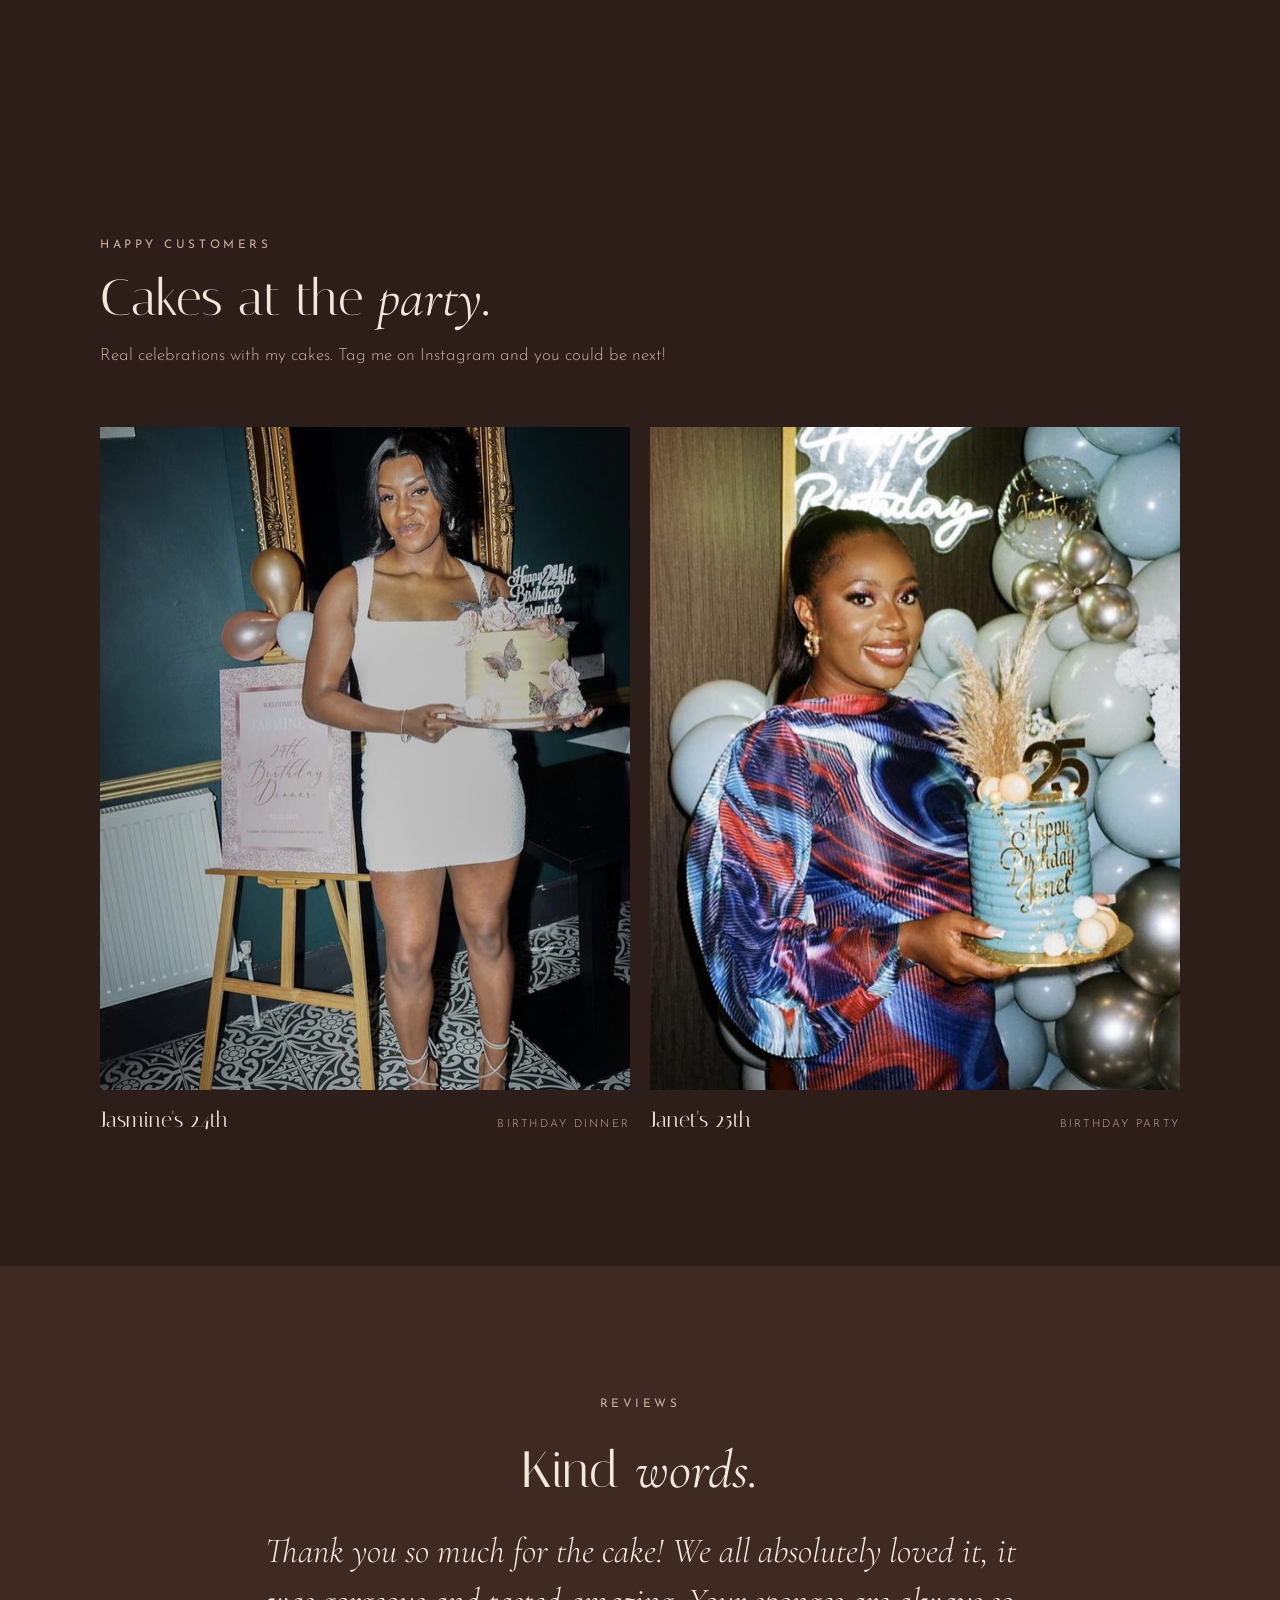
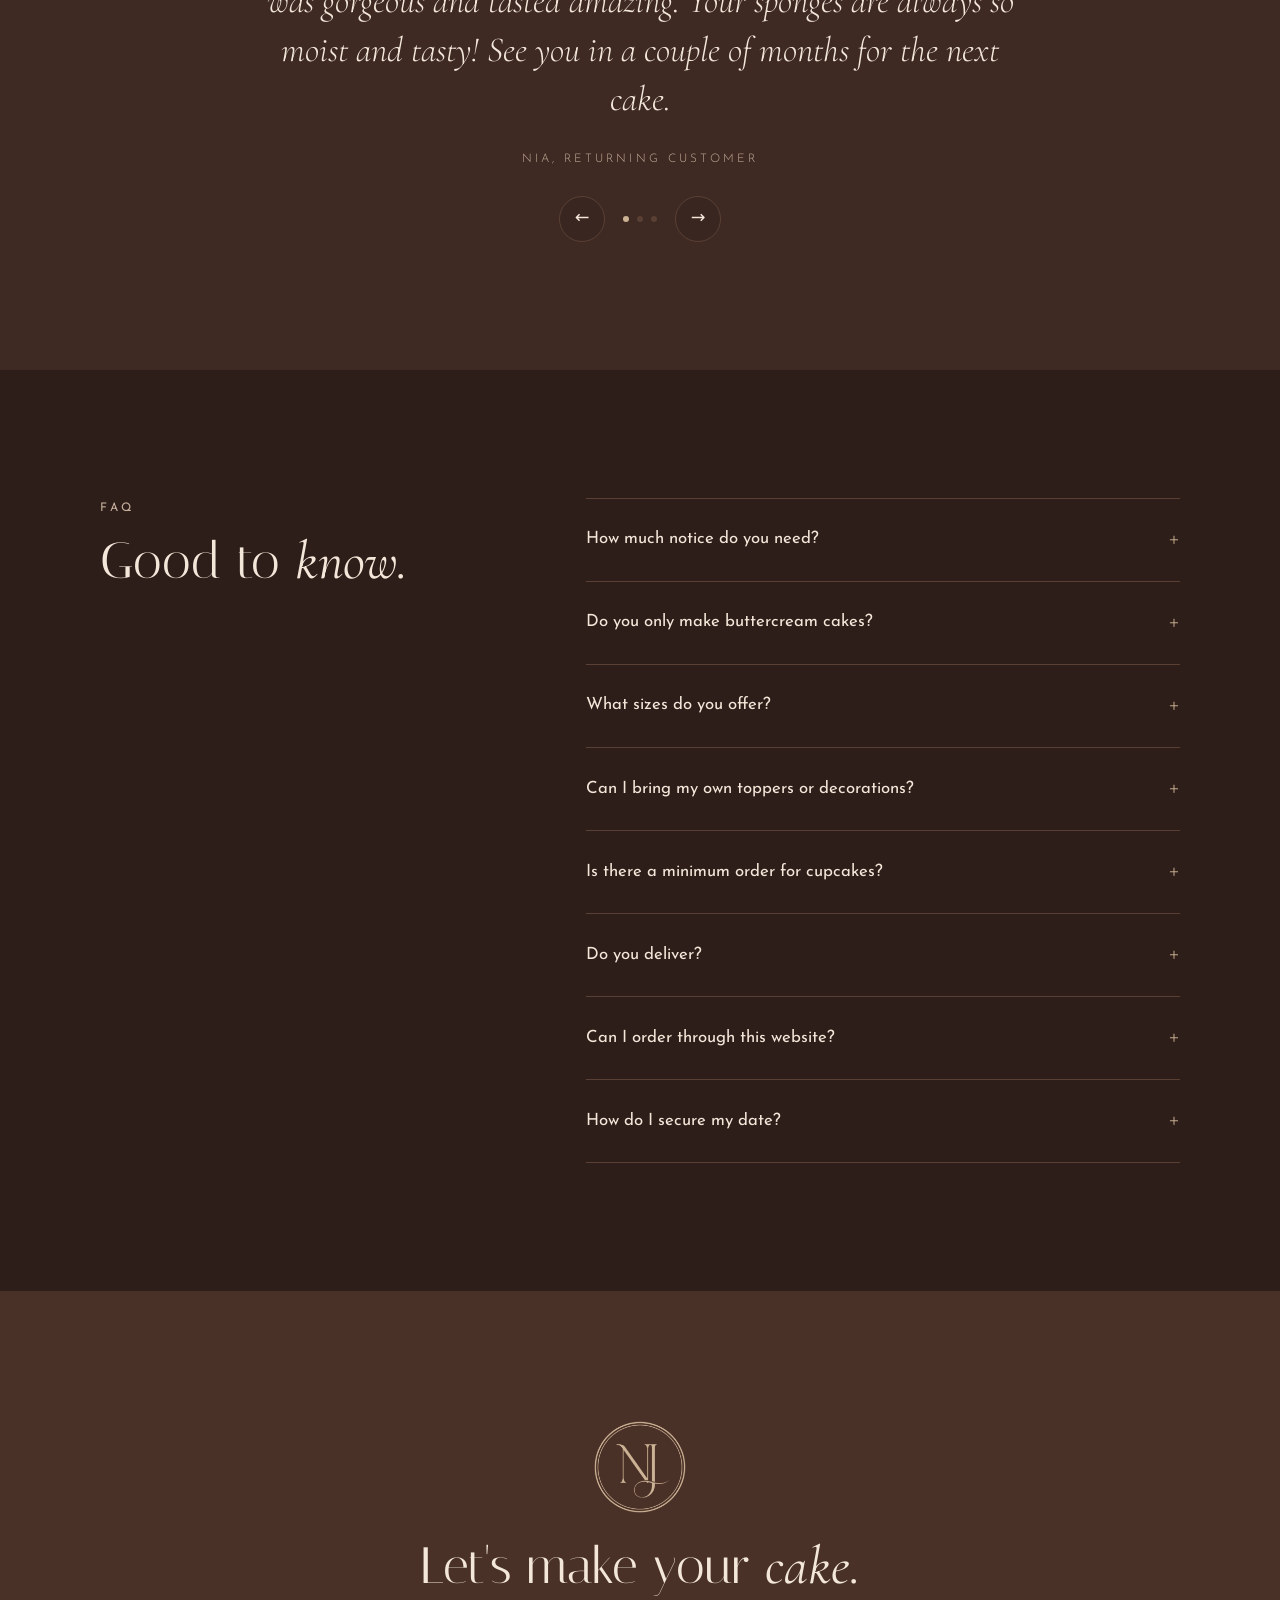
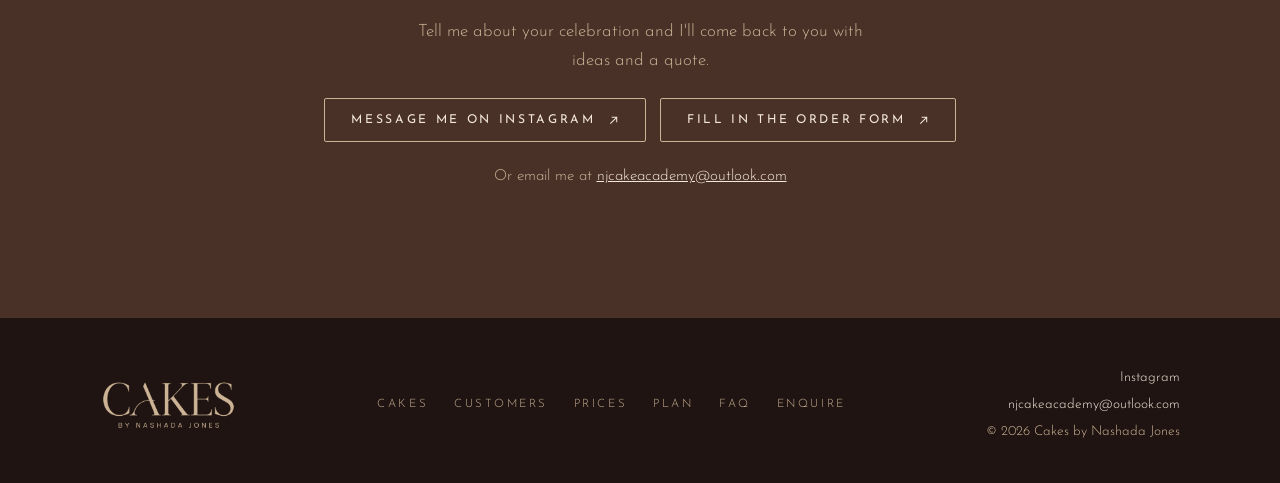
==== commit 66c80ff4: "Add add-ons to the order form: bows £3, cake balls £10, flowers £8 Shown as tick boxes with the acry" ====
--- a/index.html
+++ b/index.html
@@ -398,6 +398,9 @@
         <li><span class="name"><b>Box of 12 cupcakes</b><span>Minimum order. Decorated to match your theme</span></span><span class="amount">from<strong>&pound;35</strong></span></li>
         <li class="group">Extras</li>
         <li><span class="name"><b>Acrylic topper</b><span>Every cake comes with a personalised topper. Upgrade to acrylic</span></span><span class="amount">add<strong>&pound;10</strong></span></li>
+        <li><span class="name"><b>Bows</b><span>Ribbon bows on your cake</span></span><span class="amount">add<strong>&pound;3</strong></span></li>
+        <li><span class="name"><b>Cake balls</b><span>Chocolate spheres in your colours</span></span><span class="amount">add<strong>&pound;10</strong></span></li>
+        <li><span class="name"><b>Flowers</b><span>Fresh or dried flower details</span></span><span class="amount">add<strong>&pound;8</strong></span></li>
       </ul>
         <div class="budget" style="margin-top: 28px">
           <b>On a budget?</b>
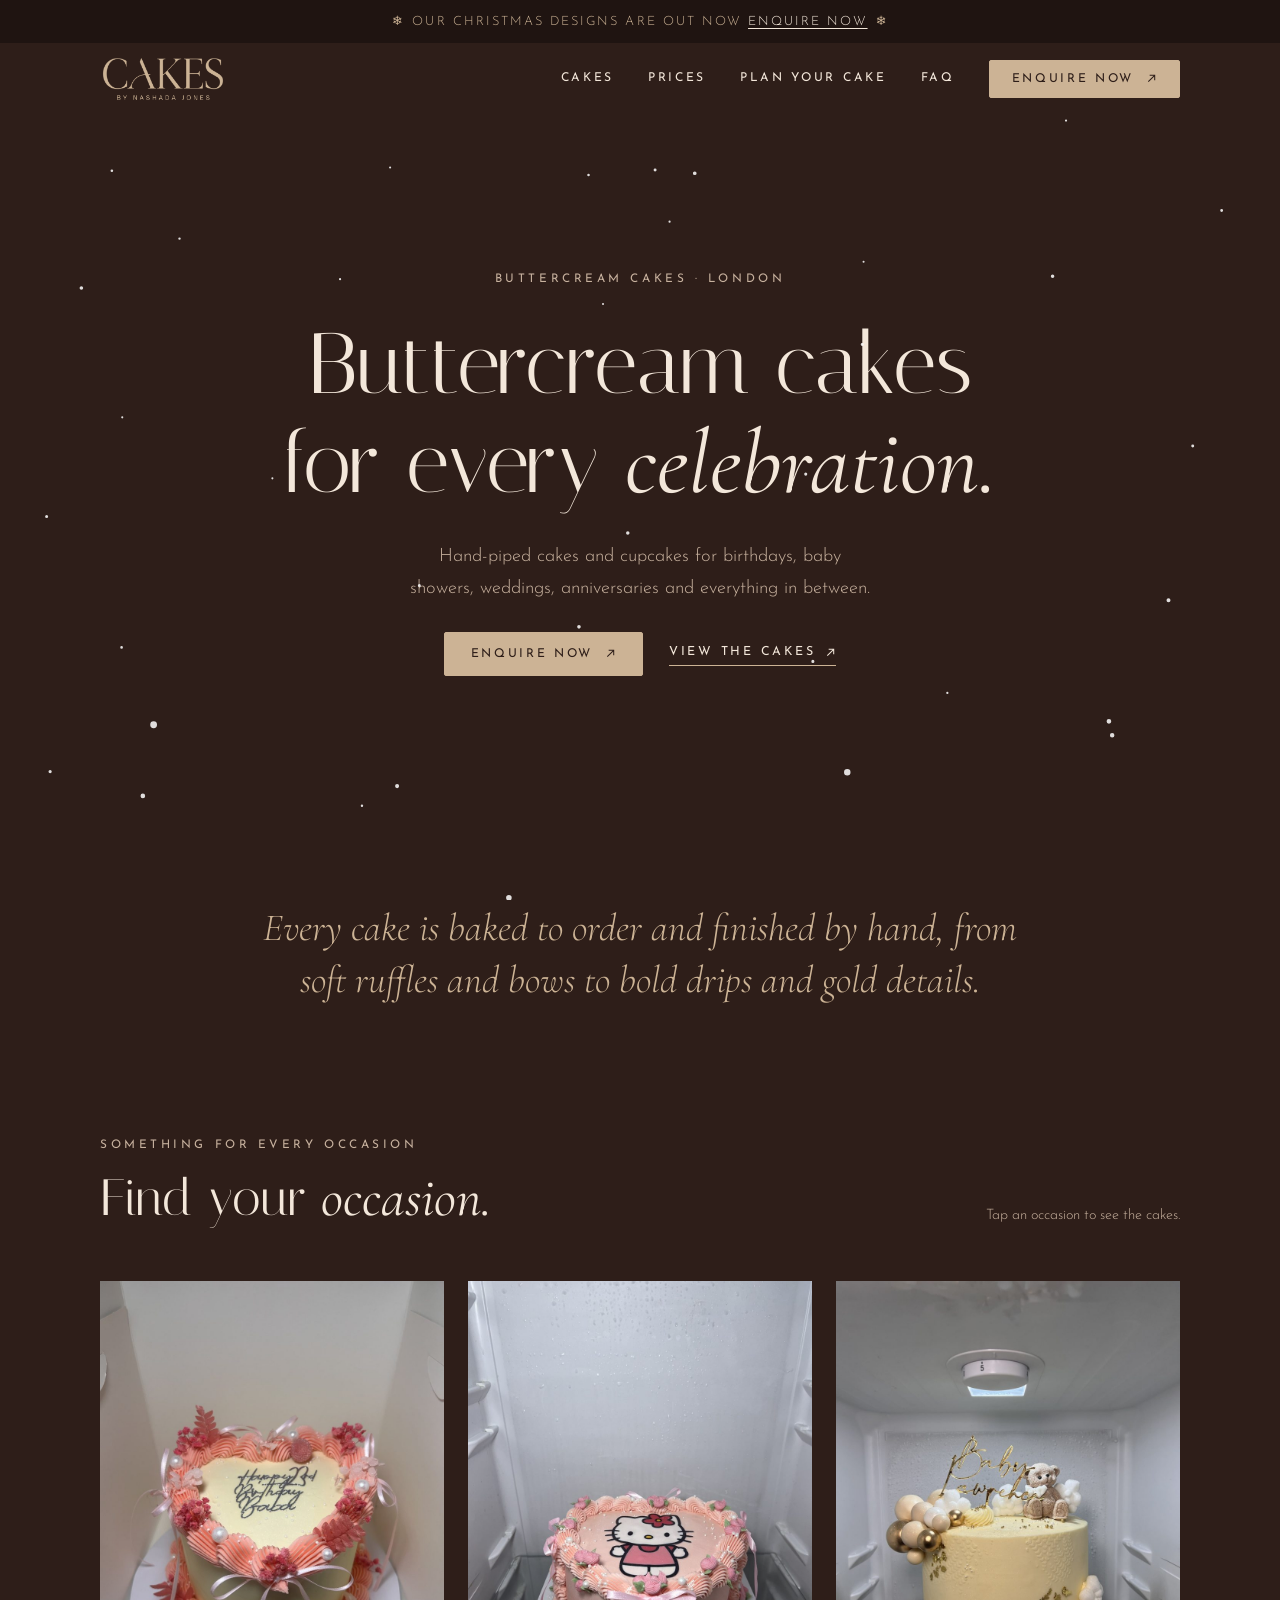
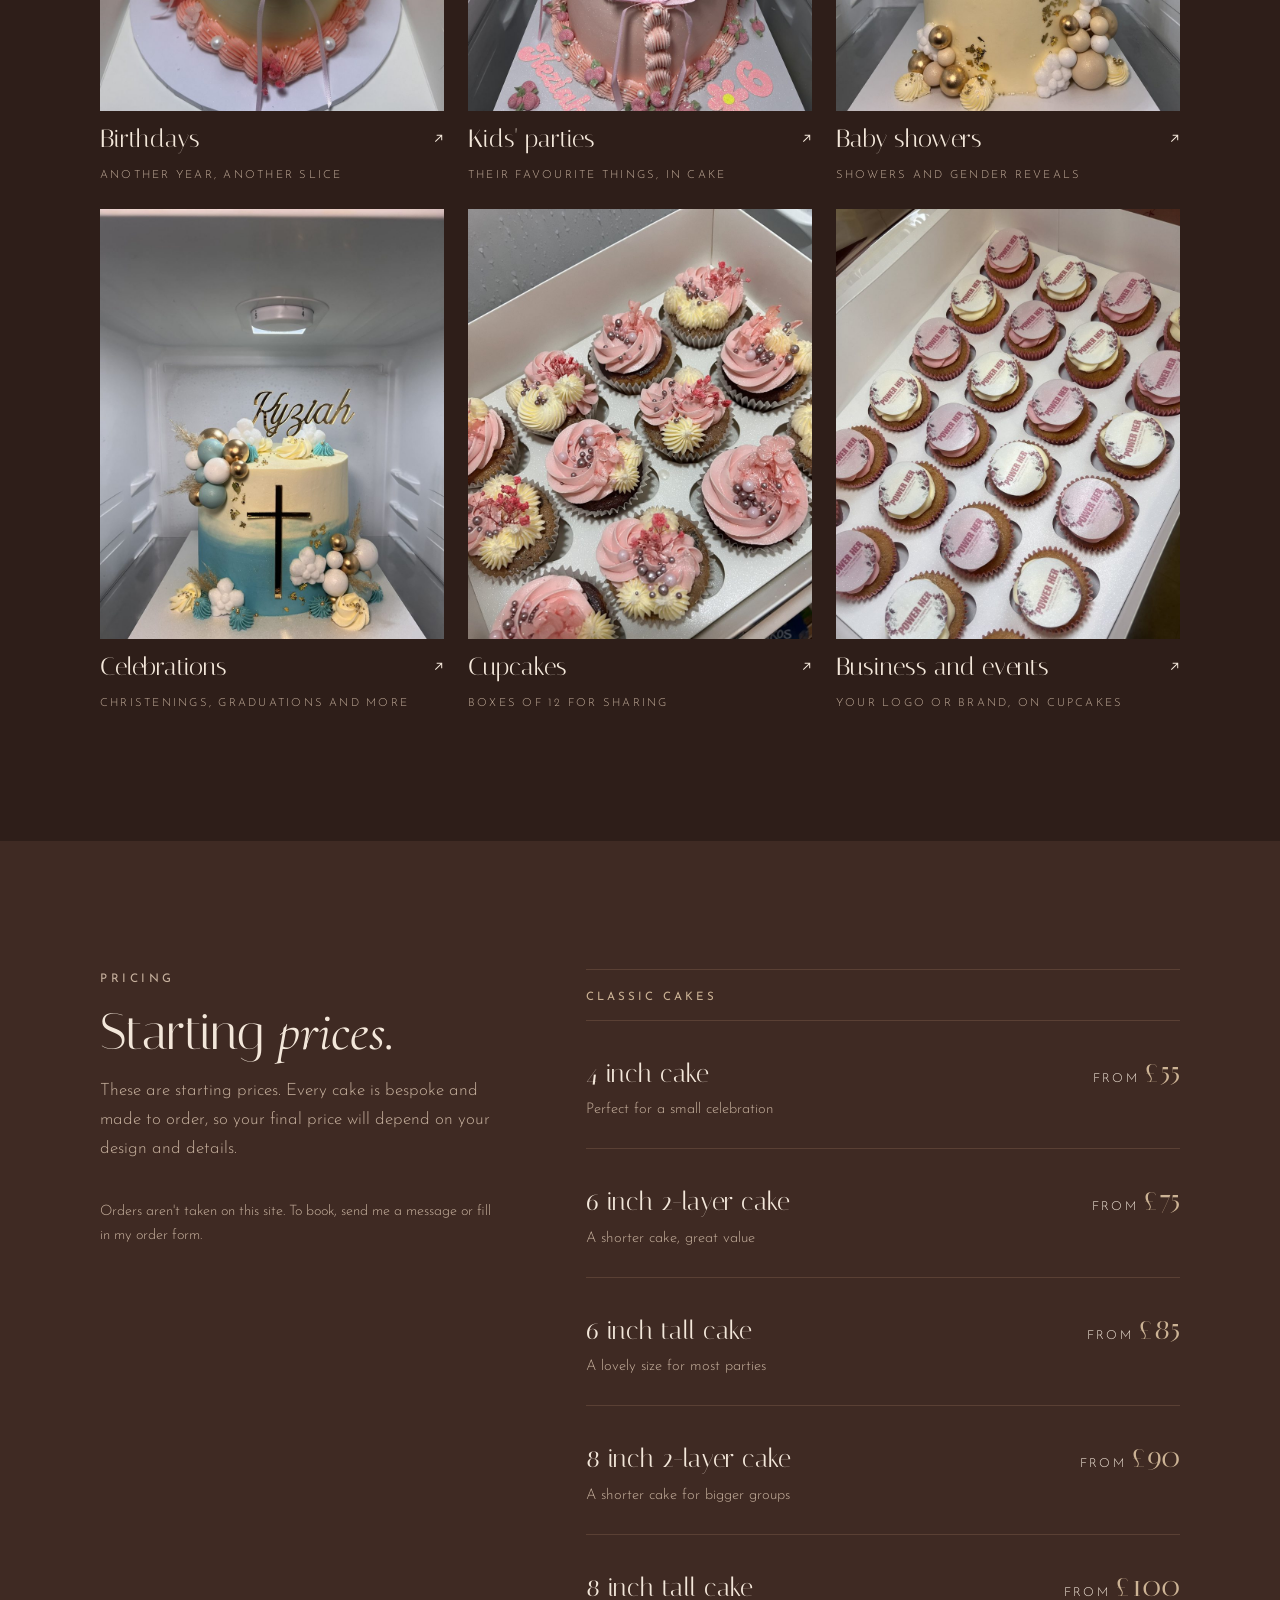
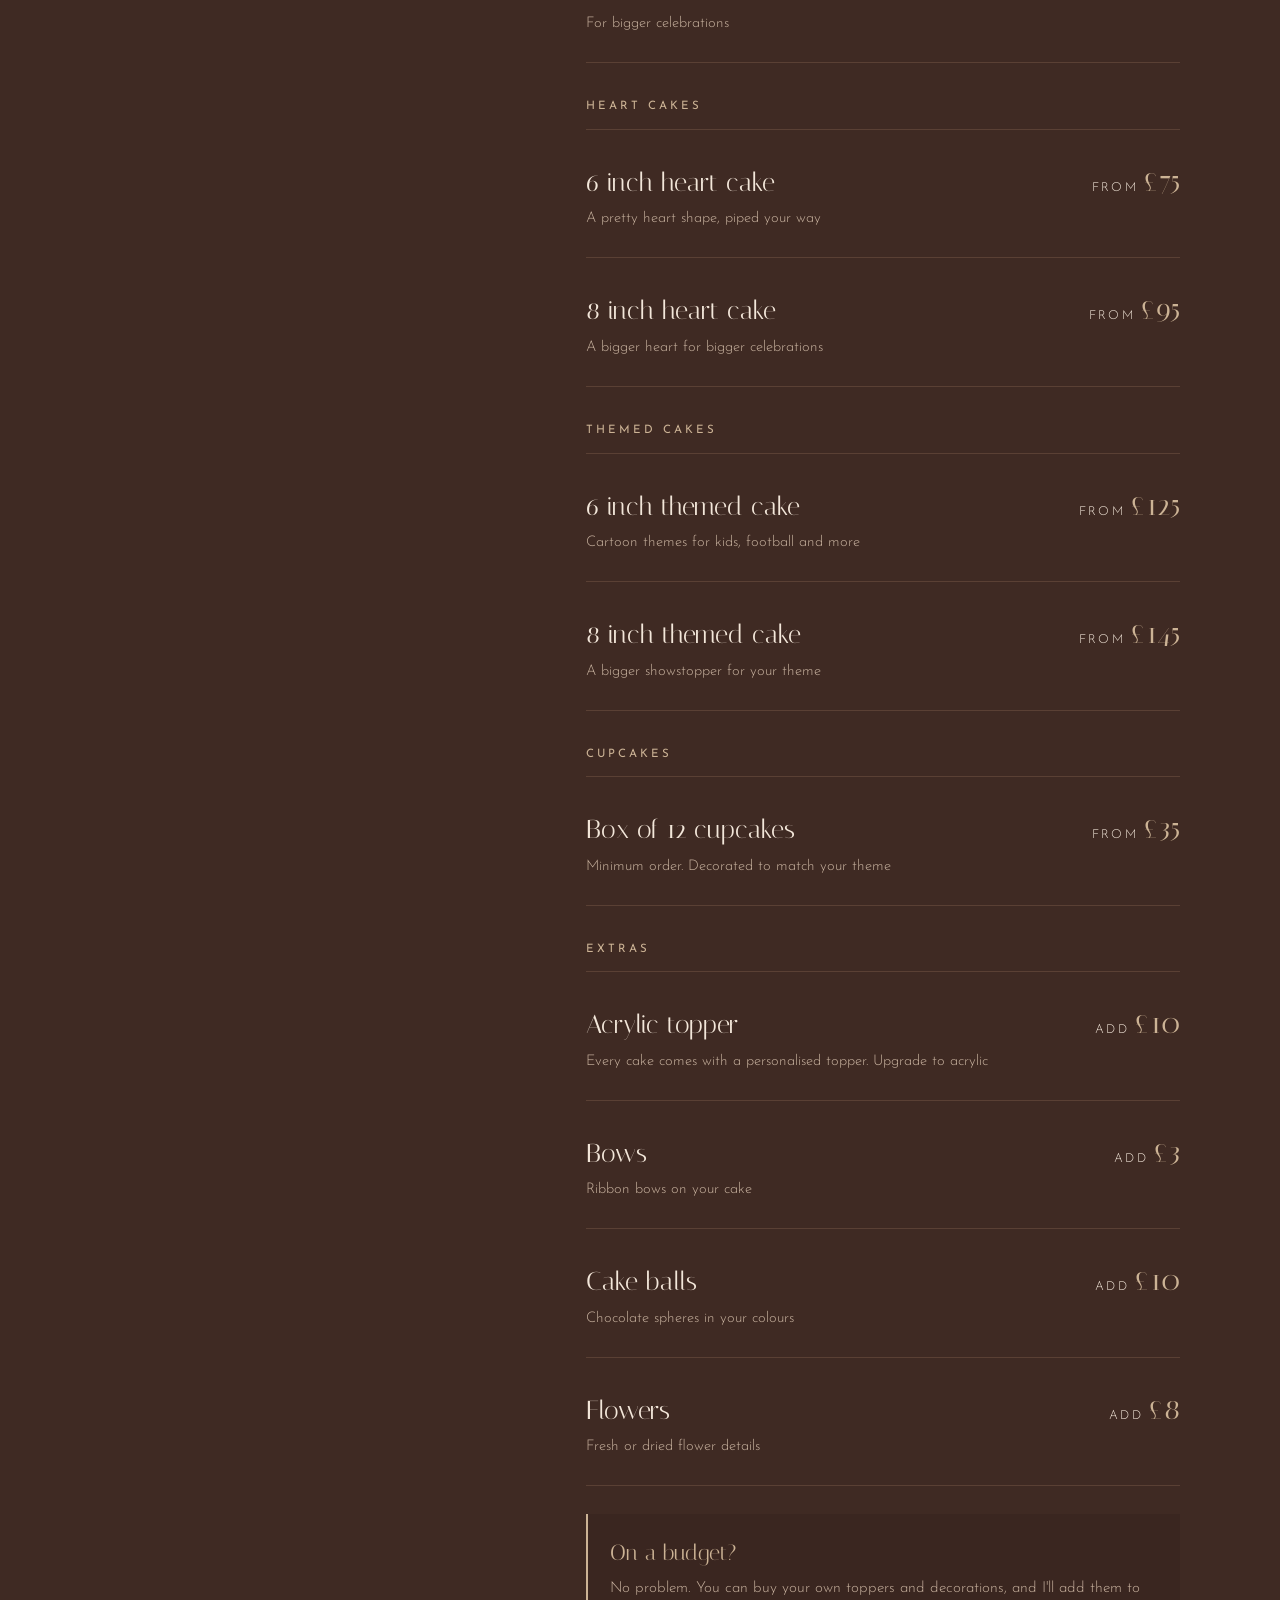
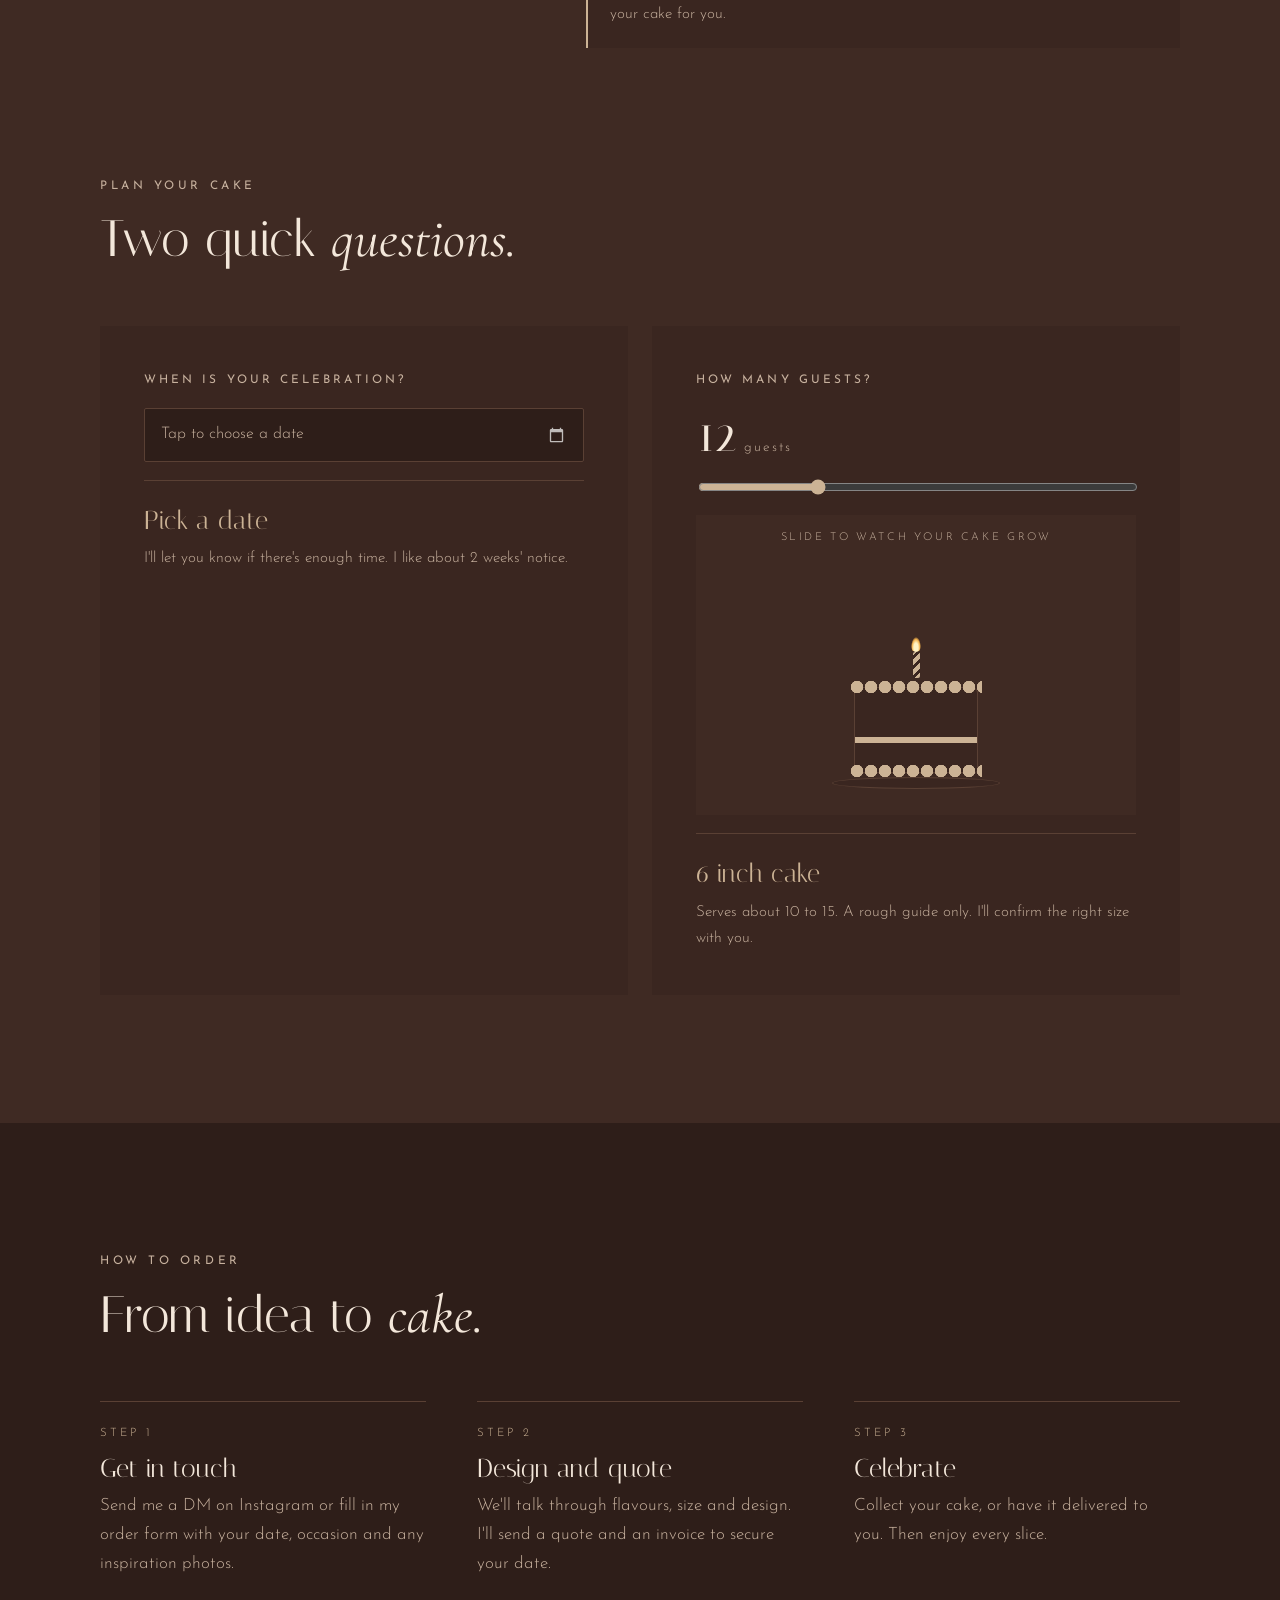
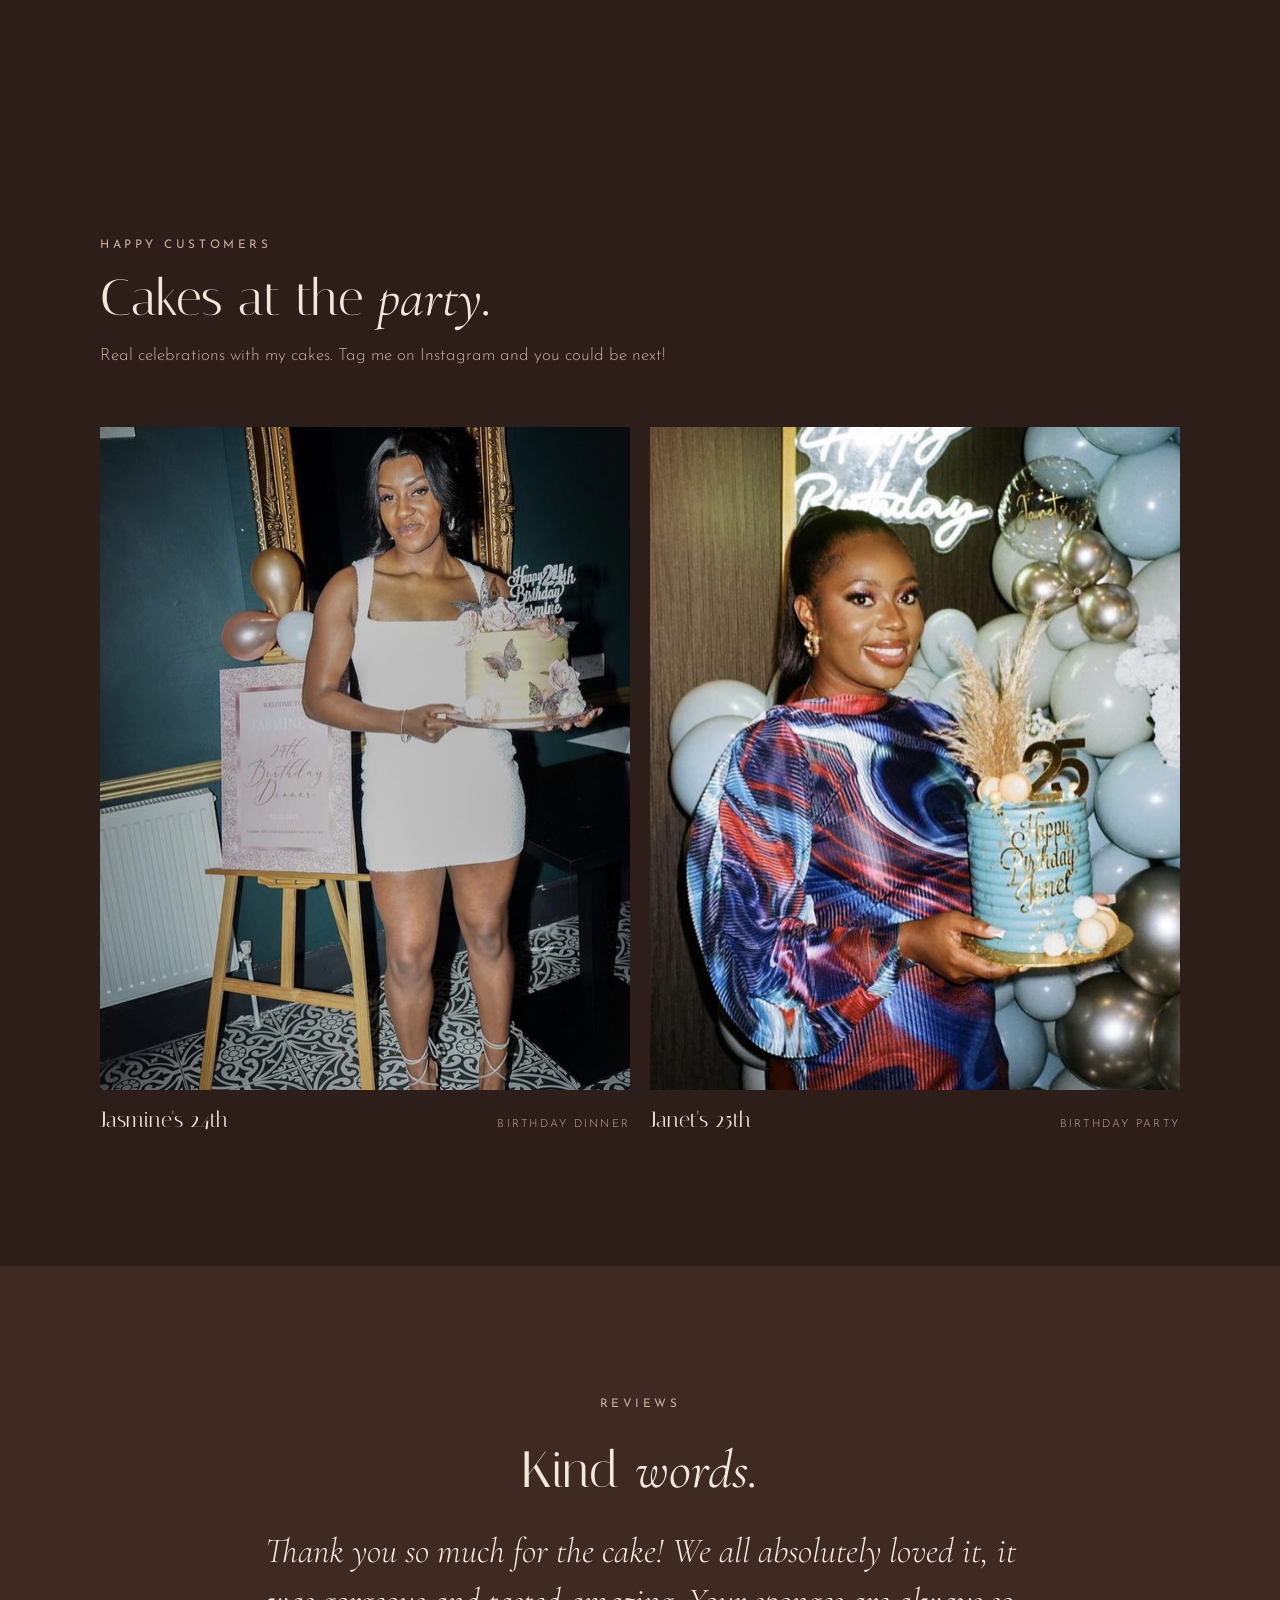
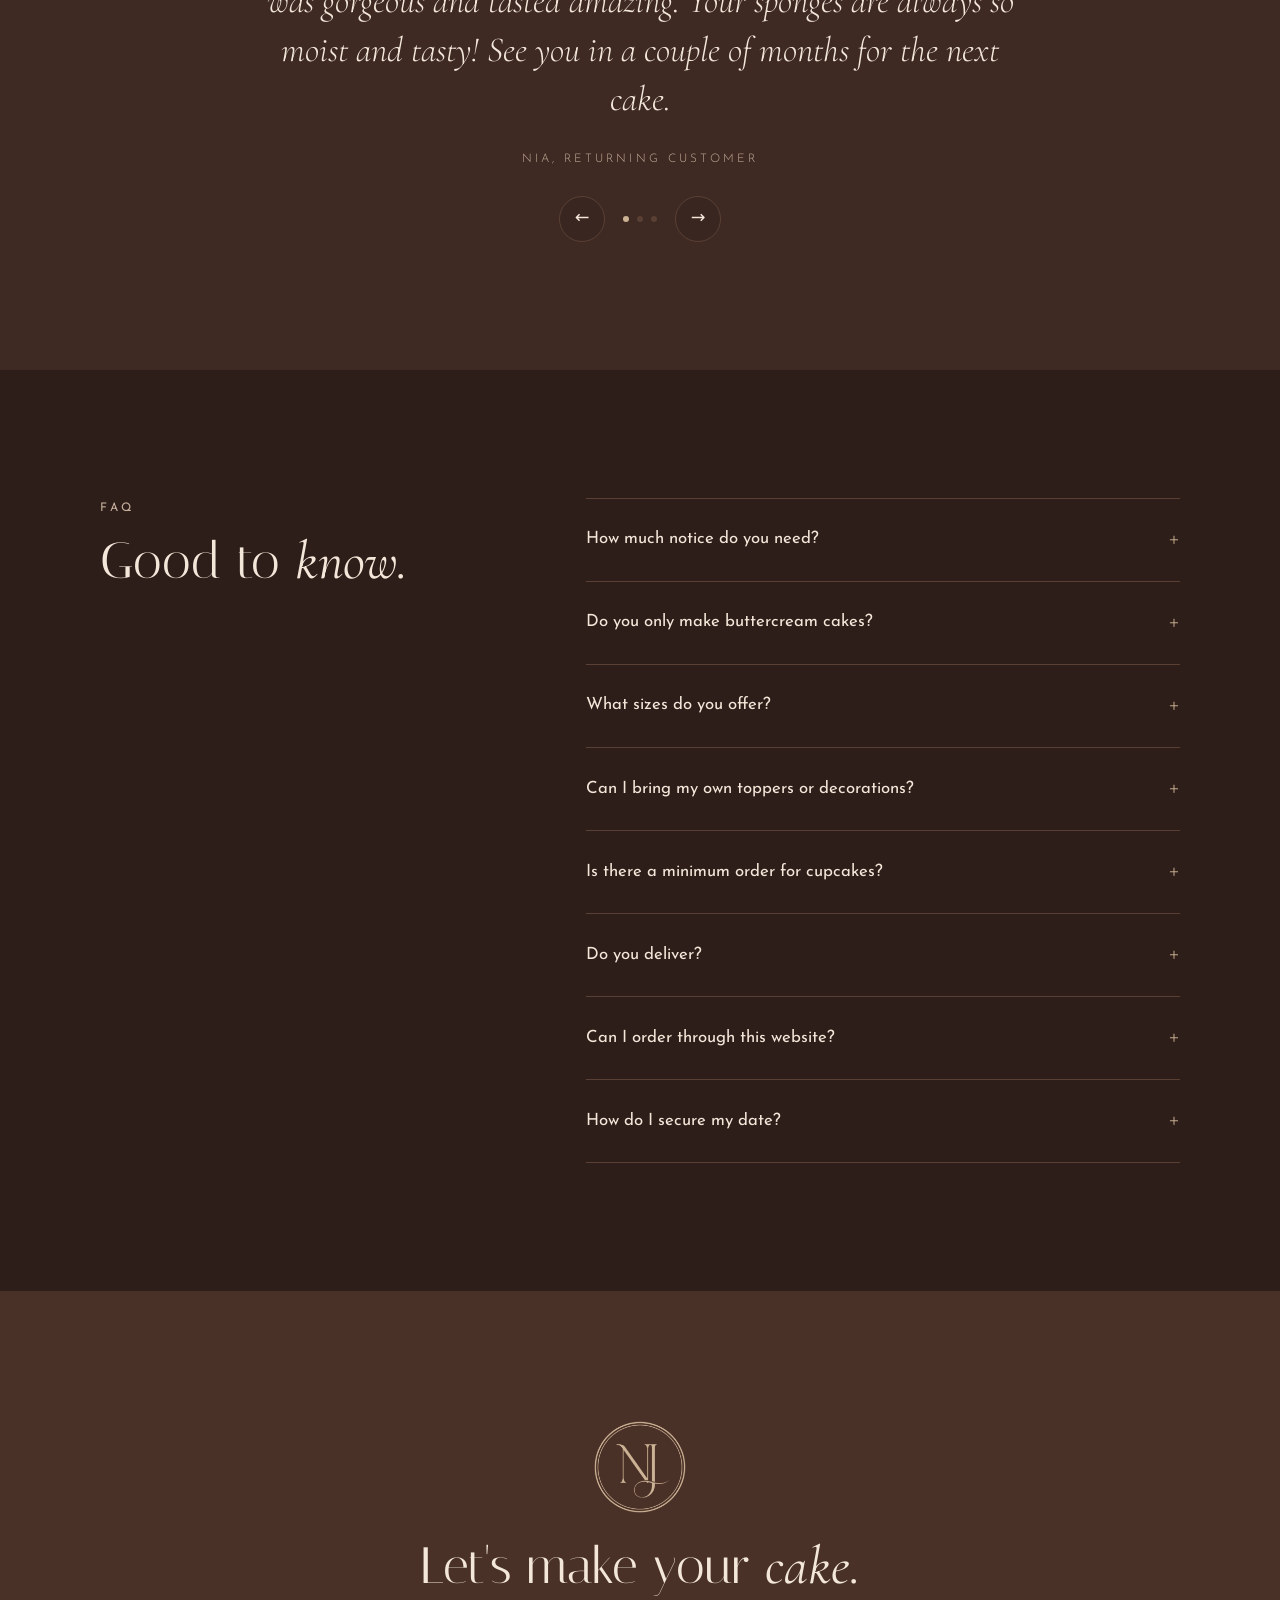
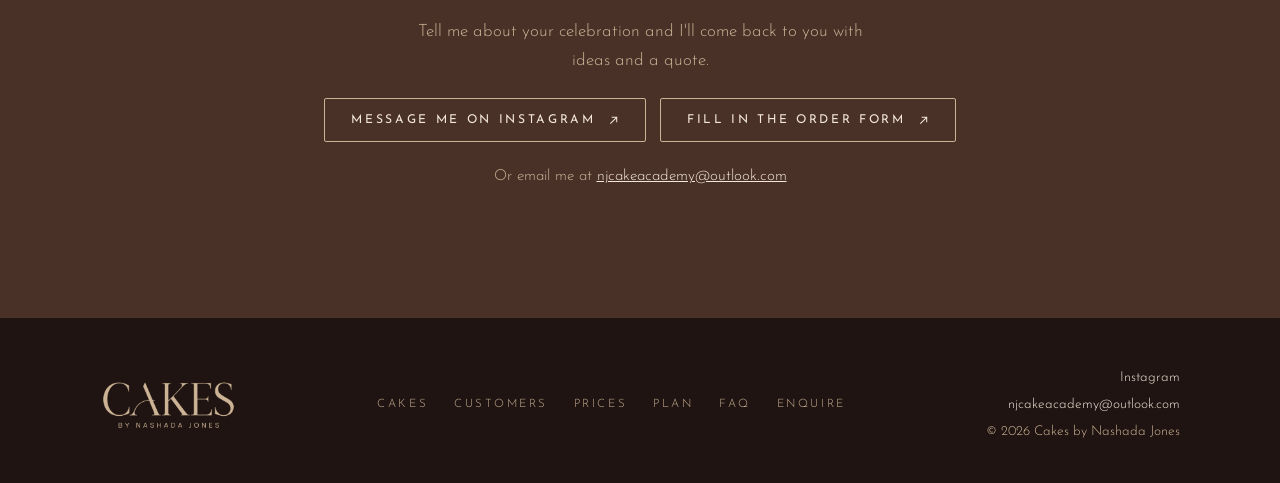
==== commit ad780b2d: "8 inch heart cake is from £95 Co-Authored-By: Claude Opus 5.5 <noreply@anthropic.com> Claude-Session" ====
--- a/index.html
+++ b/index.html
@@ -390,7 +390,7 @@
         <li><span class="name"><b>8 inch tall cake</b><span>For bigger celebrations</span></span><span class="amount">from<strong>&pound;100</strong></span></li>
         <li class="group">Heart cakes</li>
         <li><span class="name"><b>6 inch heart cake</b><span>A pretty heart shape, piped your way</span></span><span class="amount">from<strong>&pound;75</strong></span></li>
-        <li><span class="name"><b>8 inch heart cake</b><span>A bigger heart for bigger celebrations</span></span><span class="amount">from<strong>&pound;90</strong></span></li>
+        <li><span class="name"><b>8 inch heart cake</b><span>A bigger heart for bigger celebrations</span></span><span class="amount">from<strong>&pound;95</strong></span></li>
         <li class="group">Themed cakes</li>
         <li><span class="name"><b>6 inch themed cake</b><span>Cartoon themes for kids, football and more</span></span><span class="amount">from<strong>&pound;125</strong></span></li>
         <li><span class="name"><b>8 inch themed cake</b><span>A bigger showstopper for your theme</span></span><span class="amount">from<strong>&pound;145</strong></span></li>
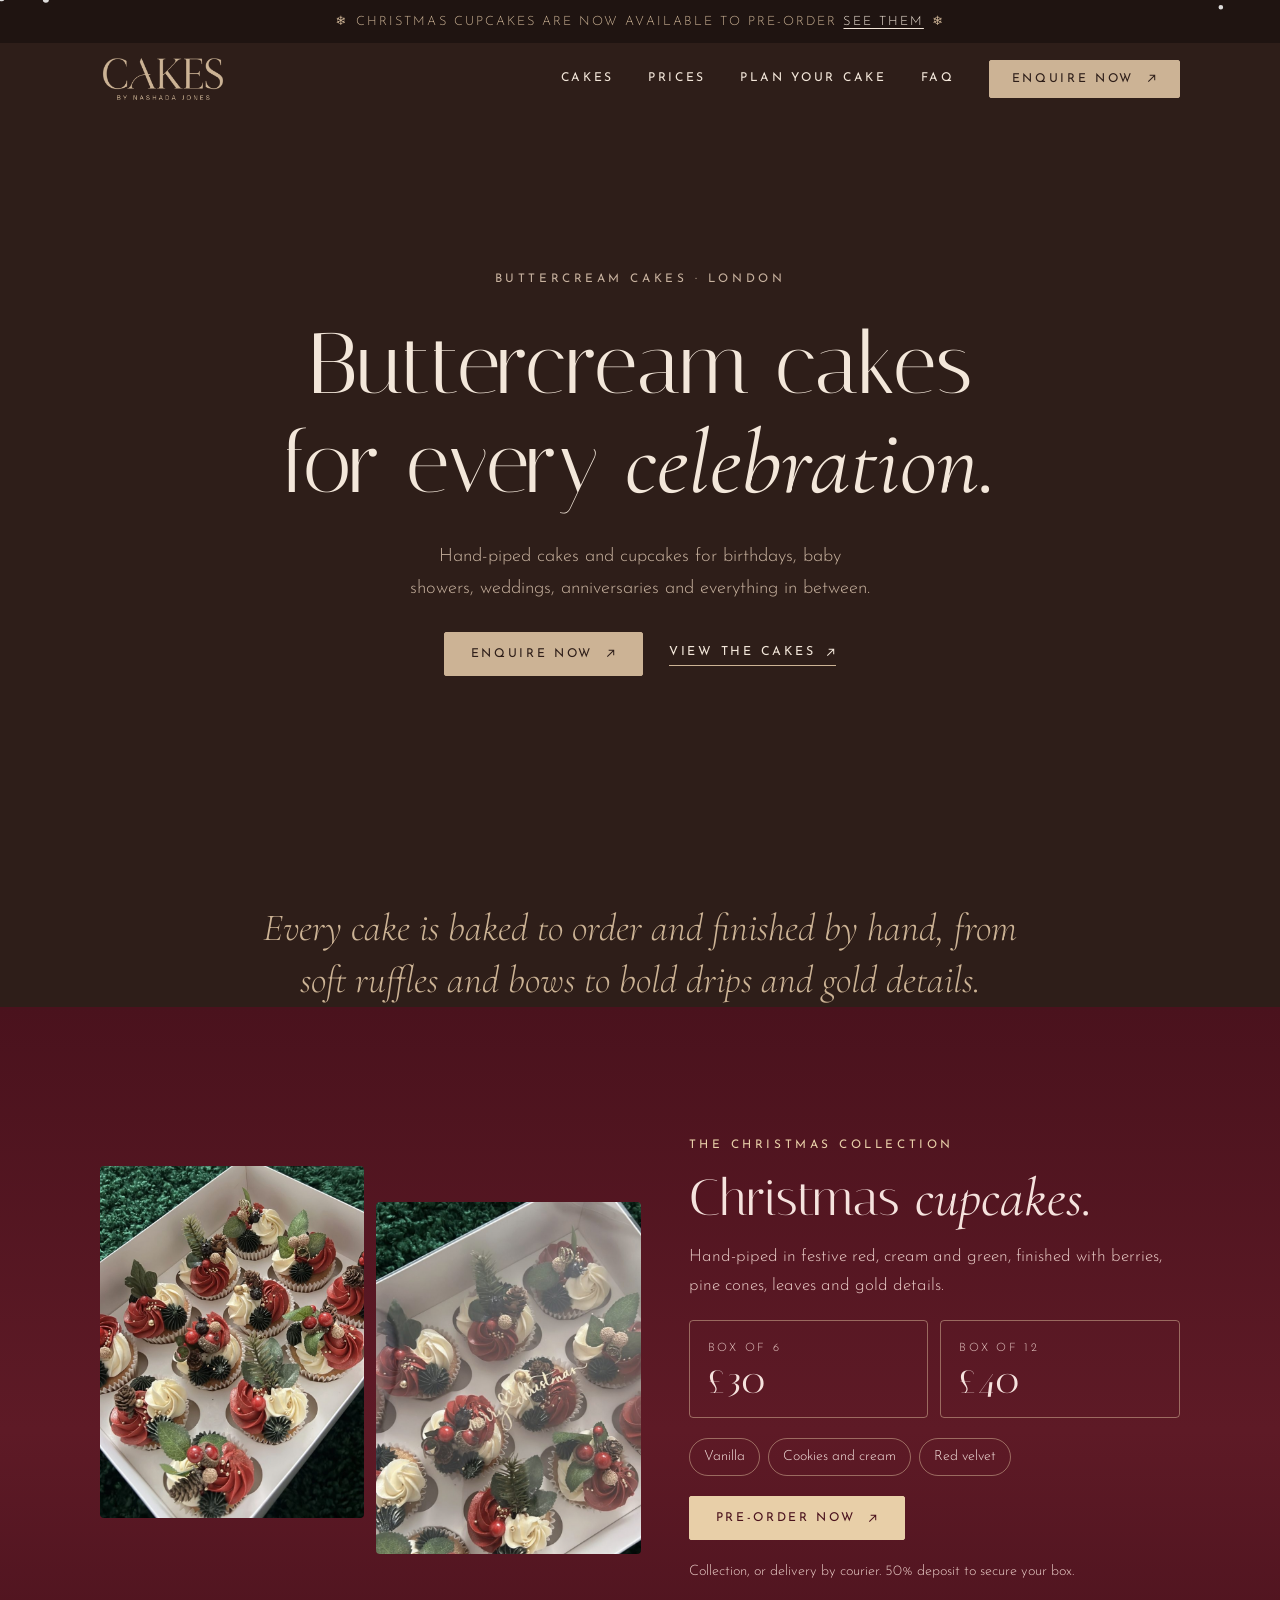
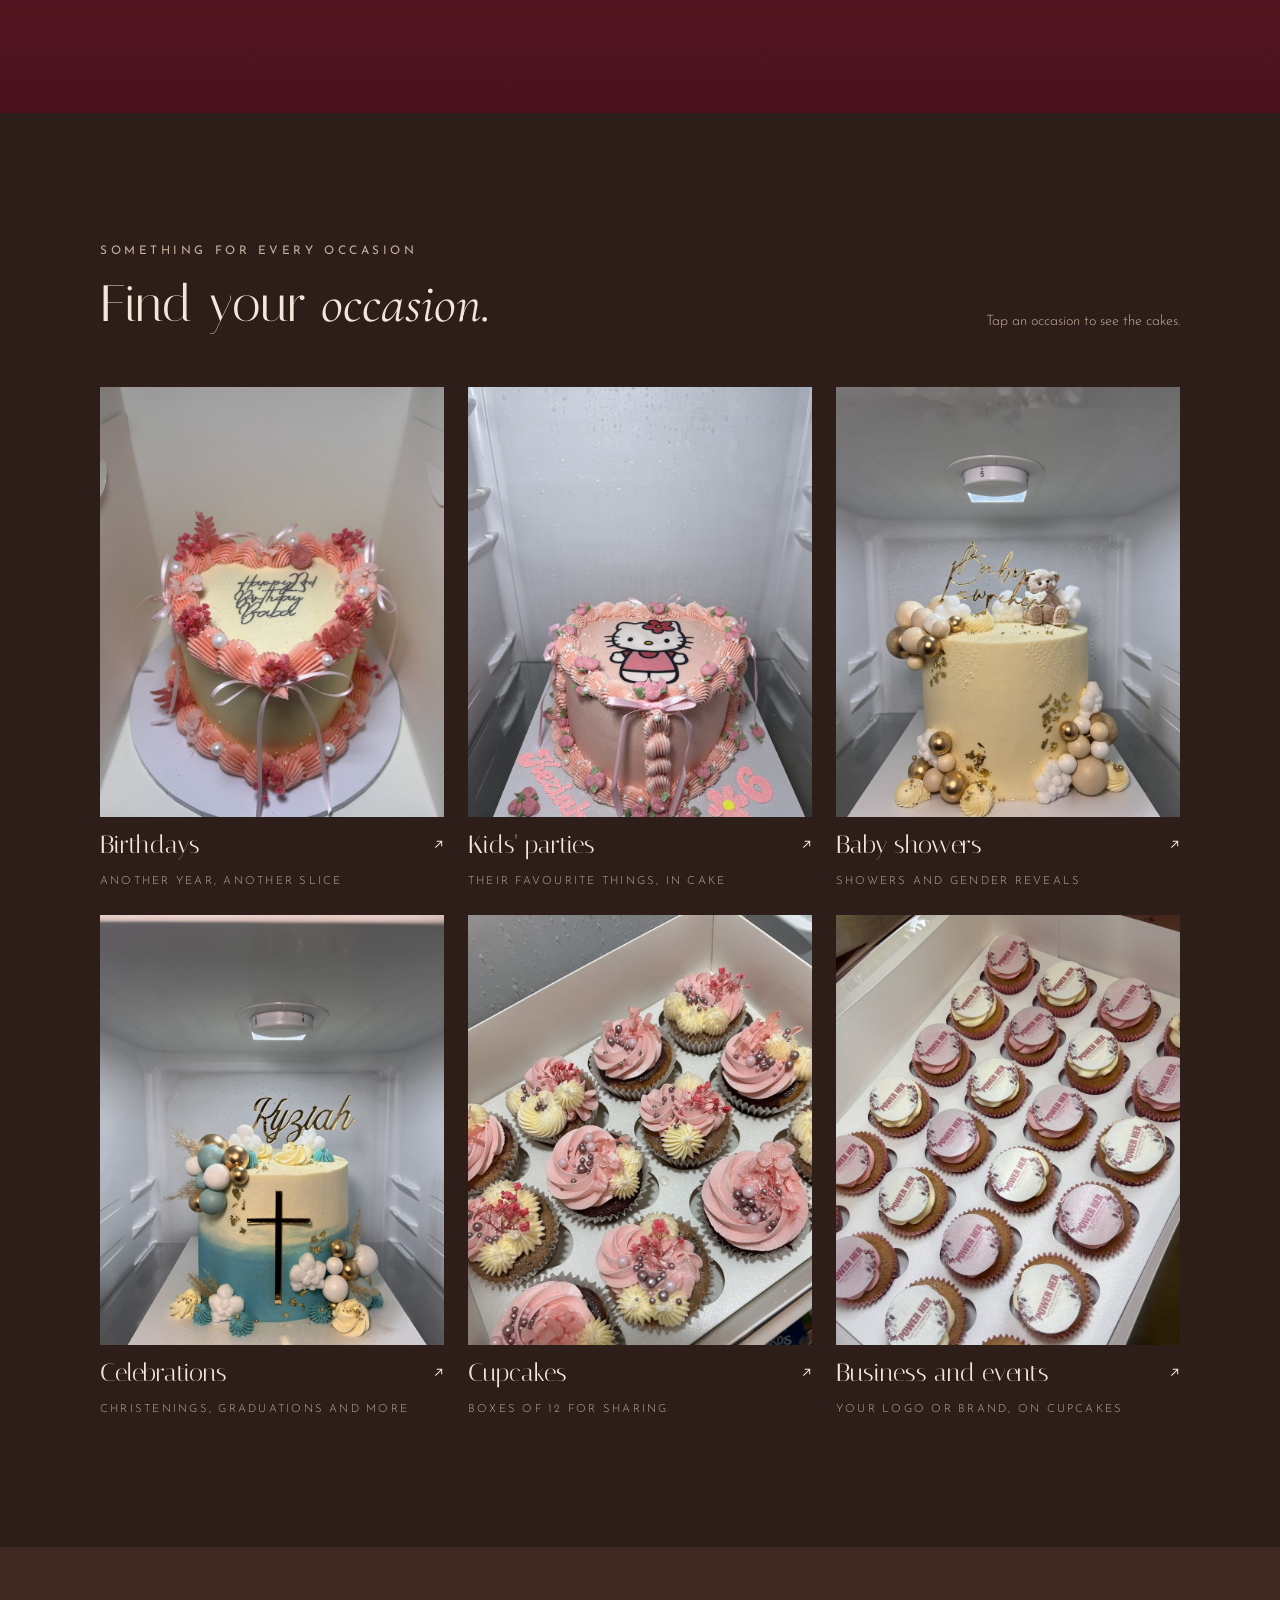
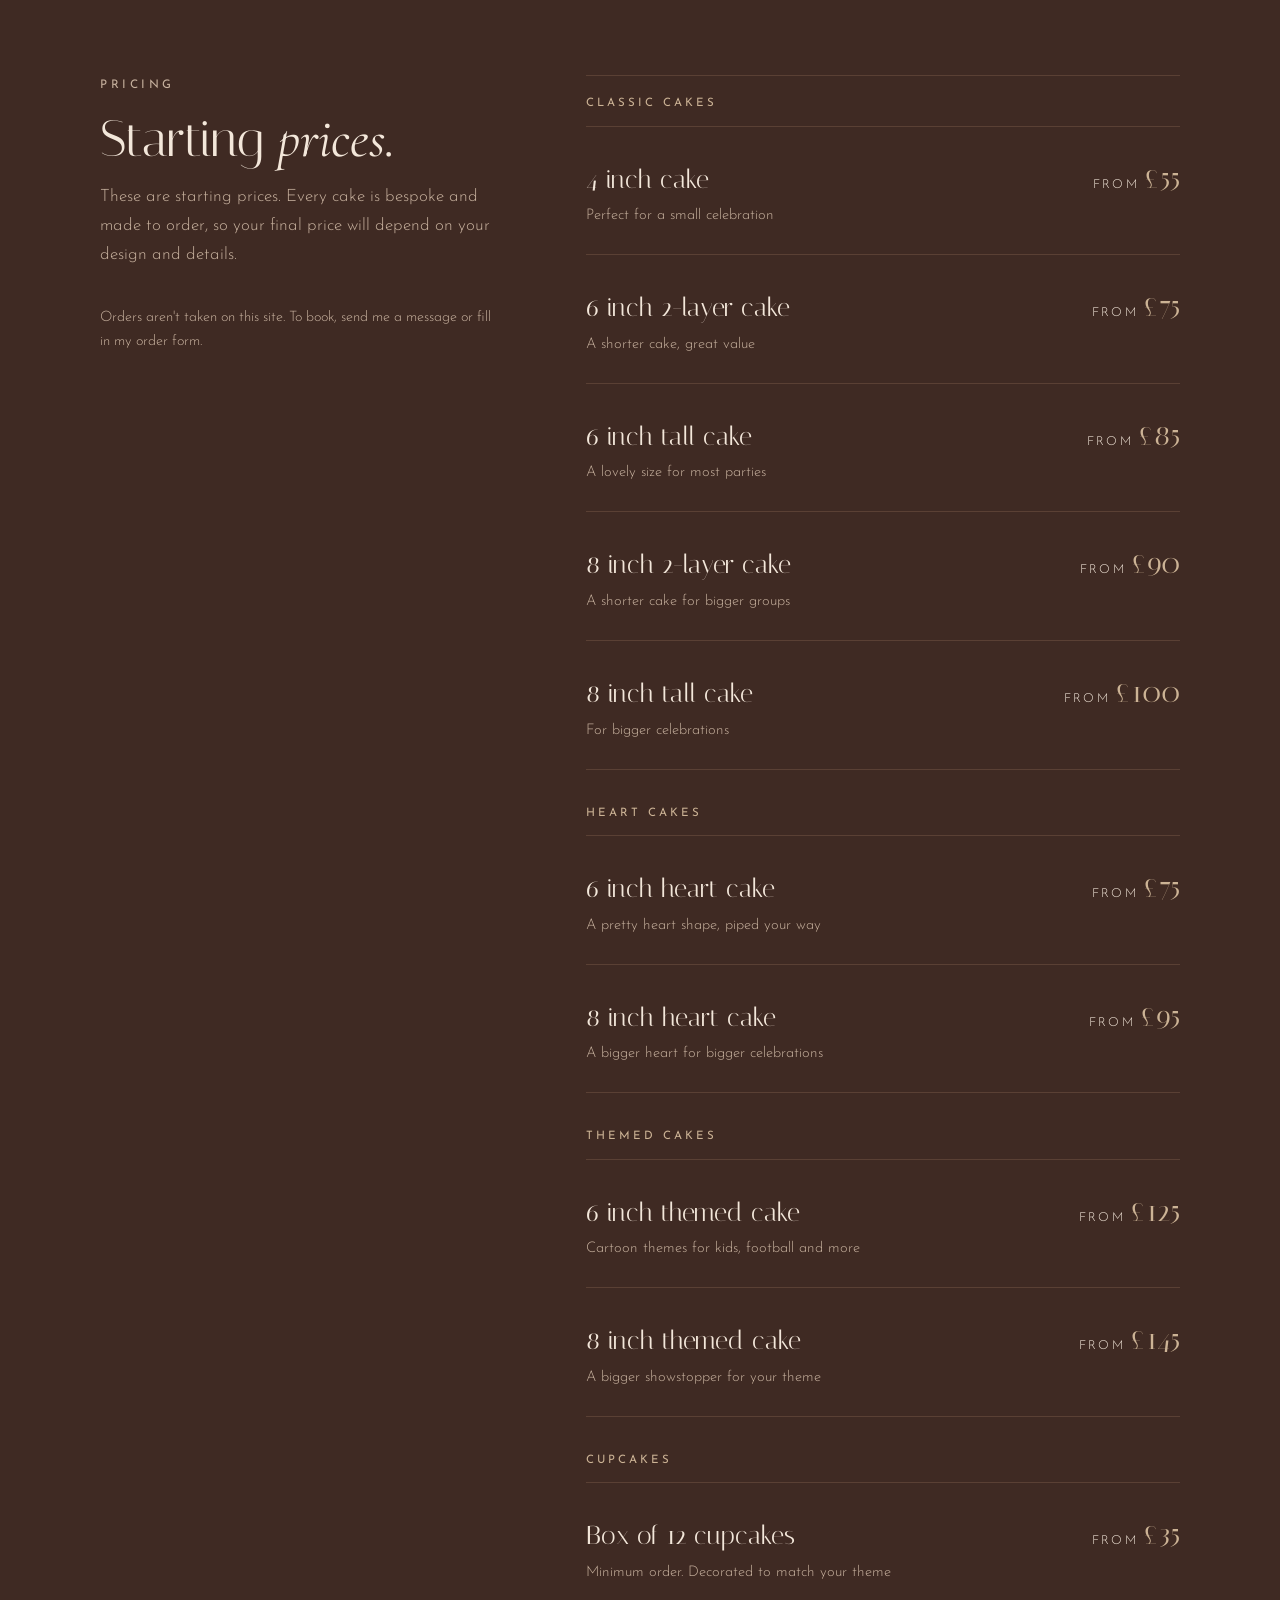
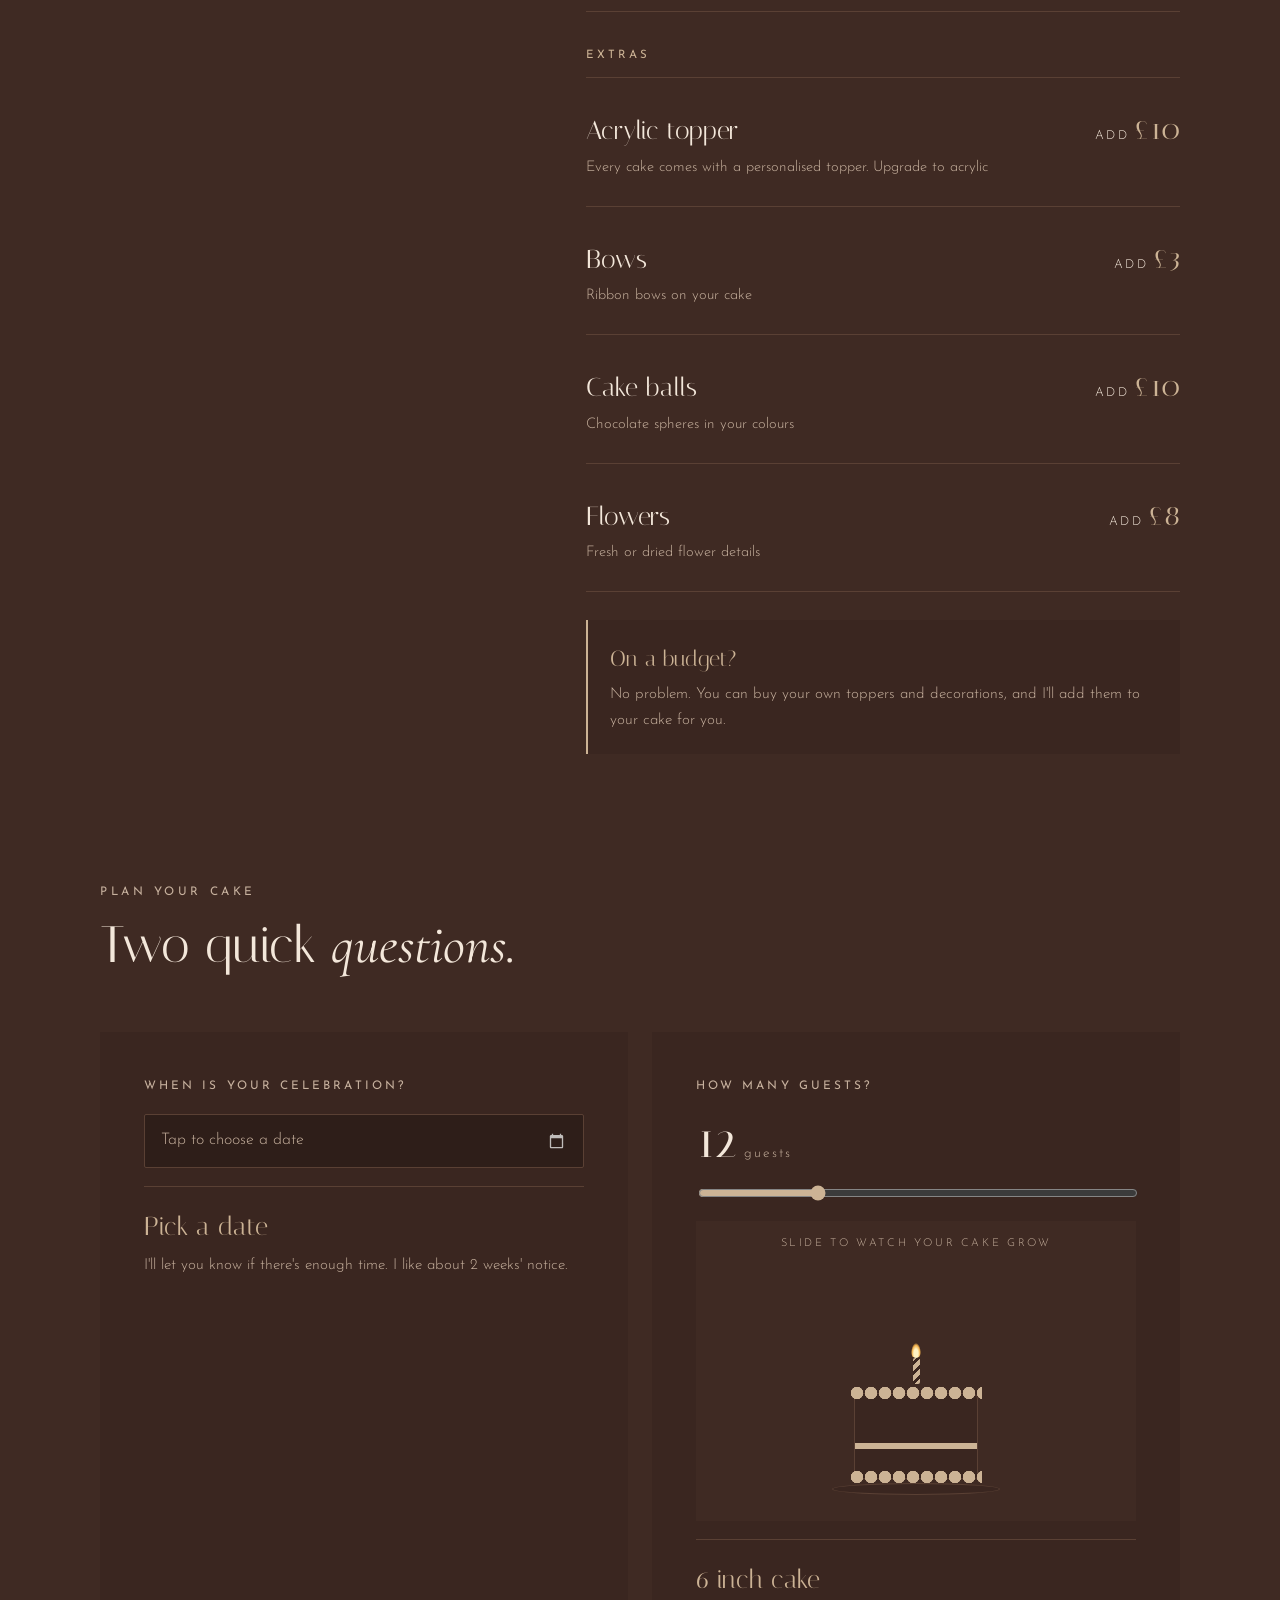
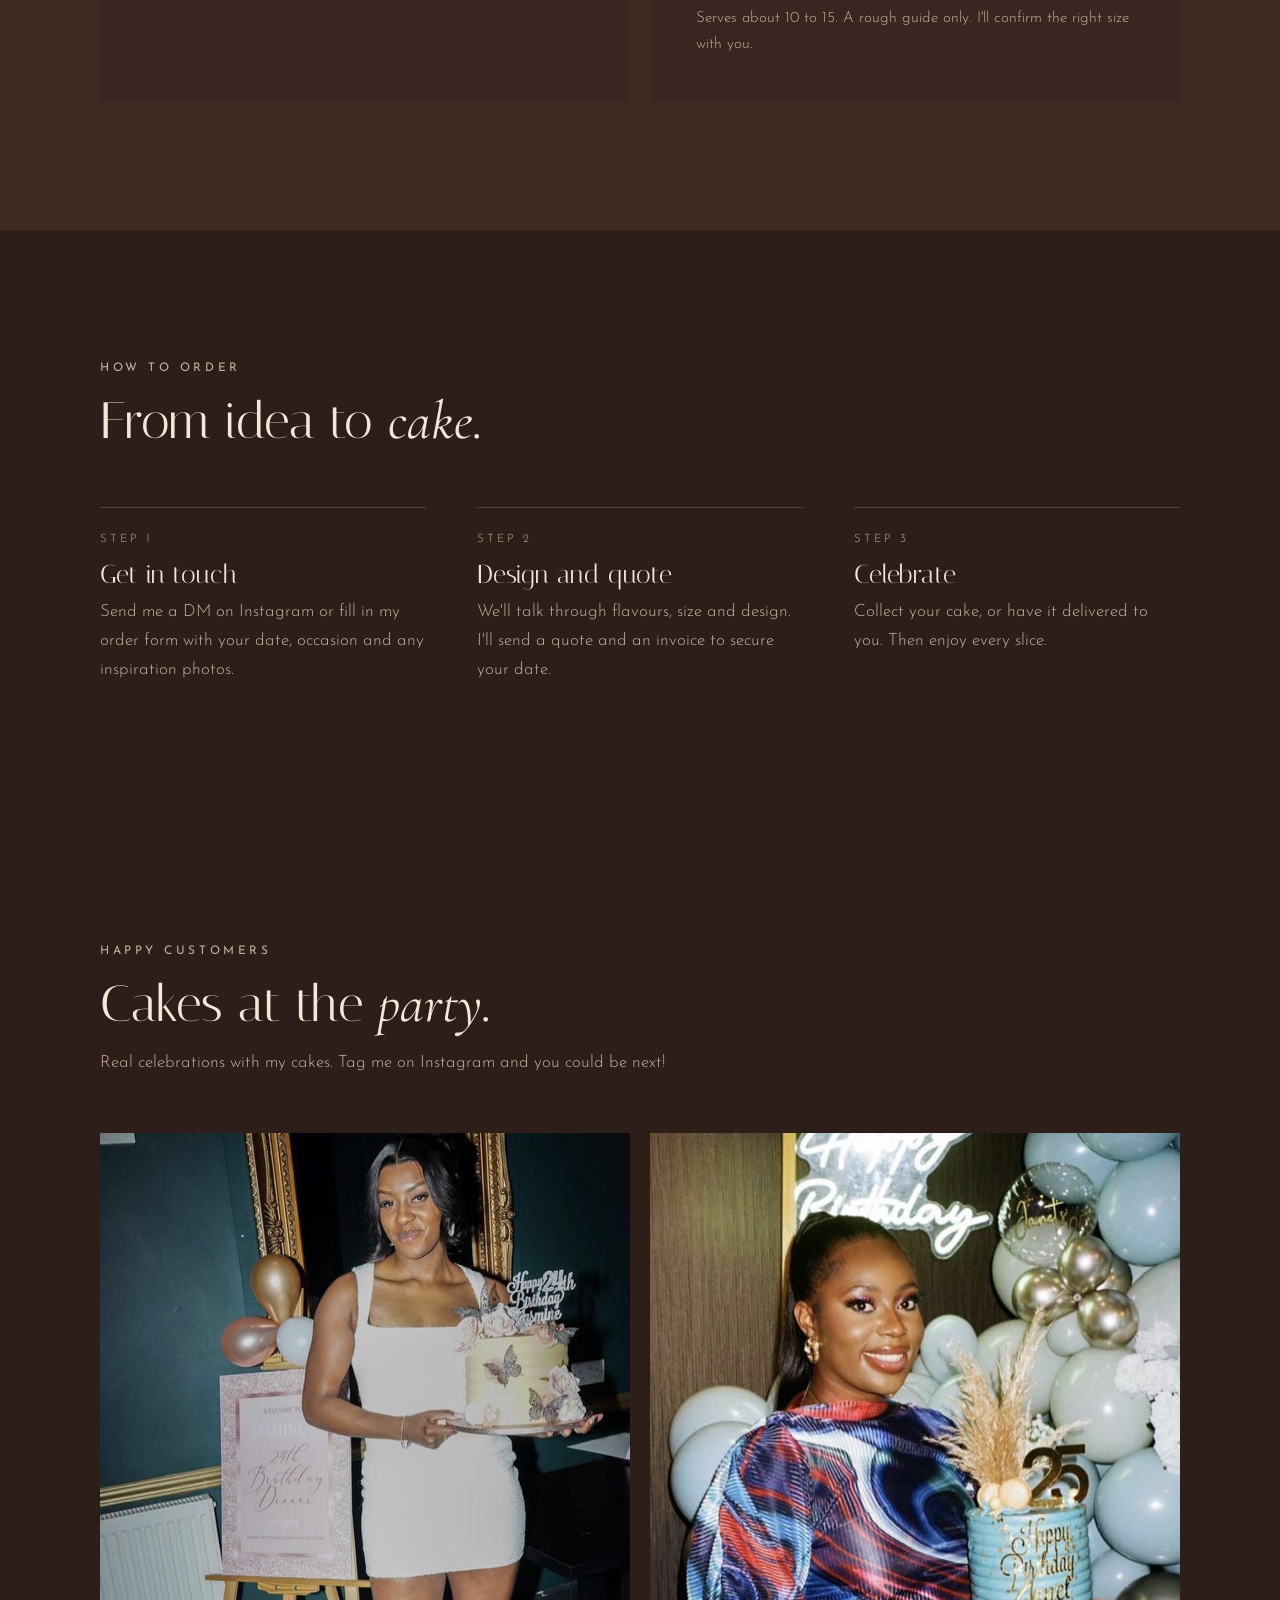
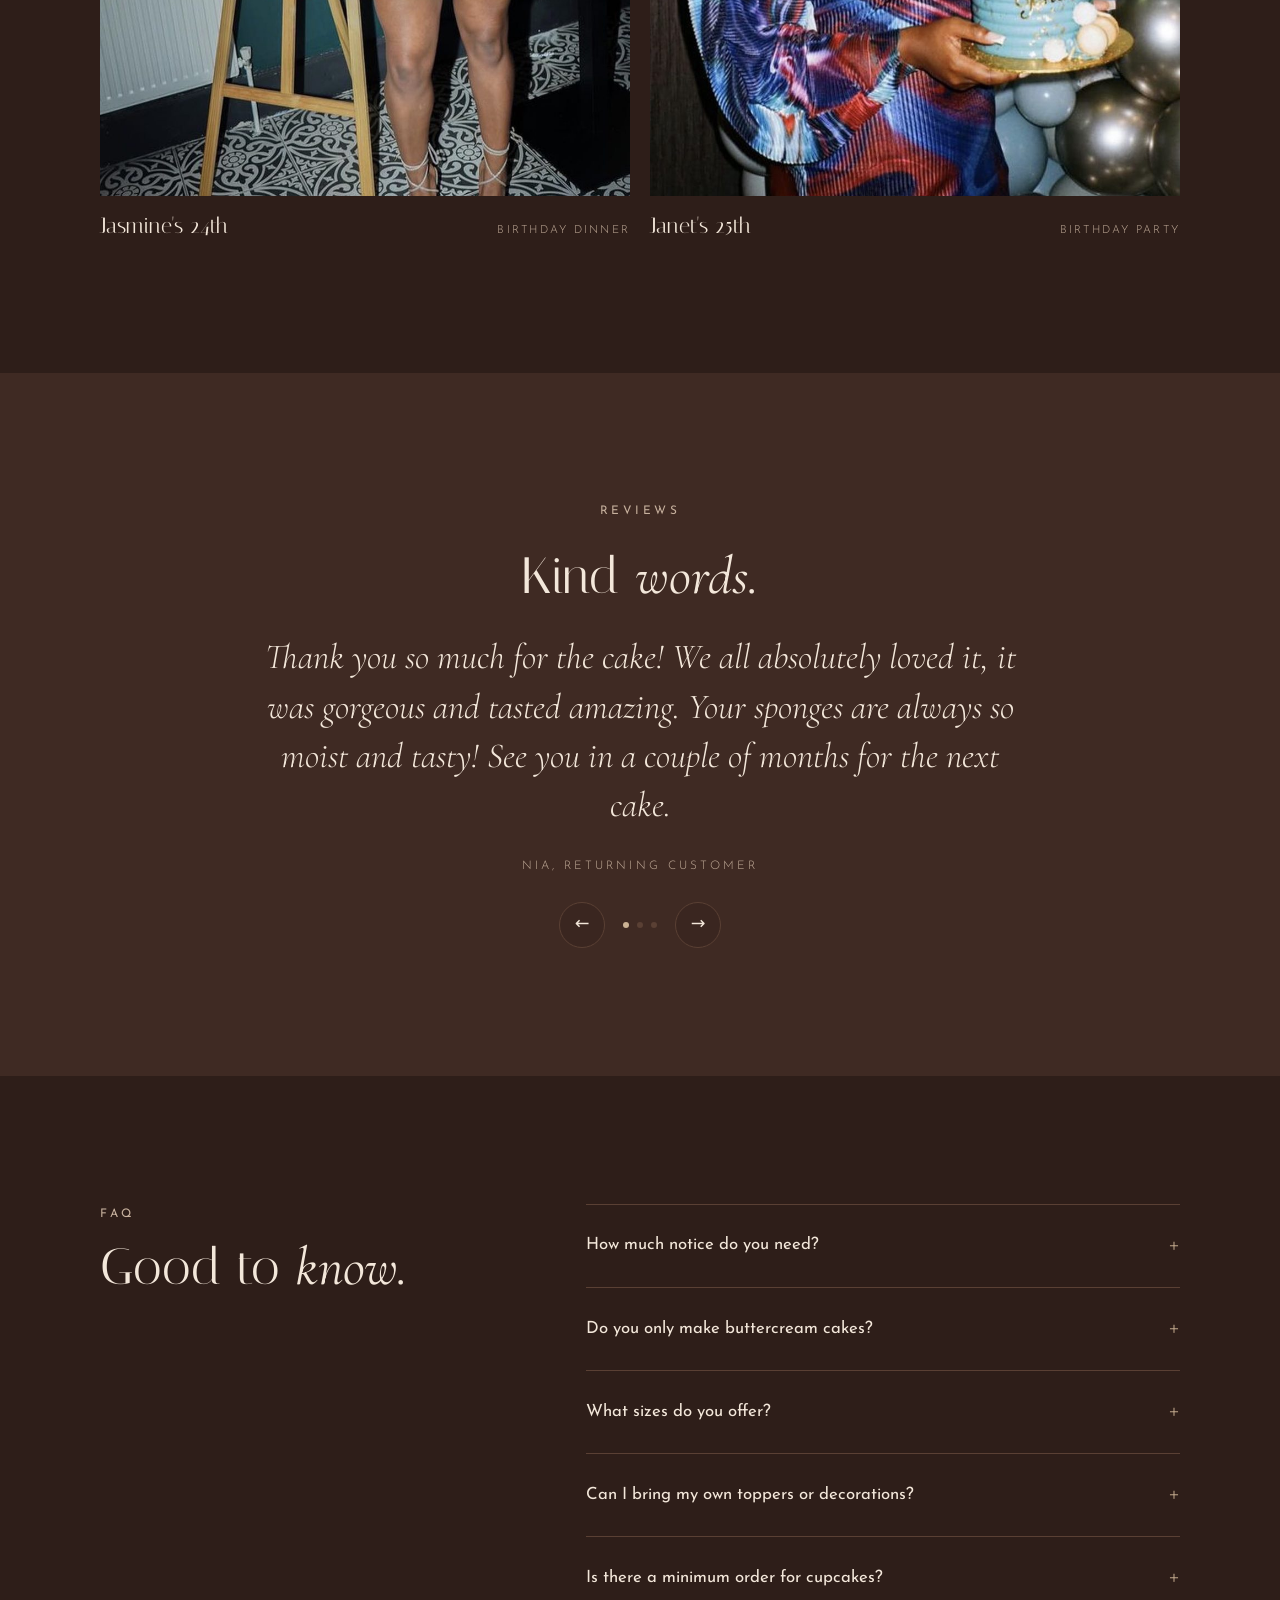
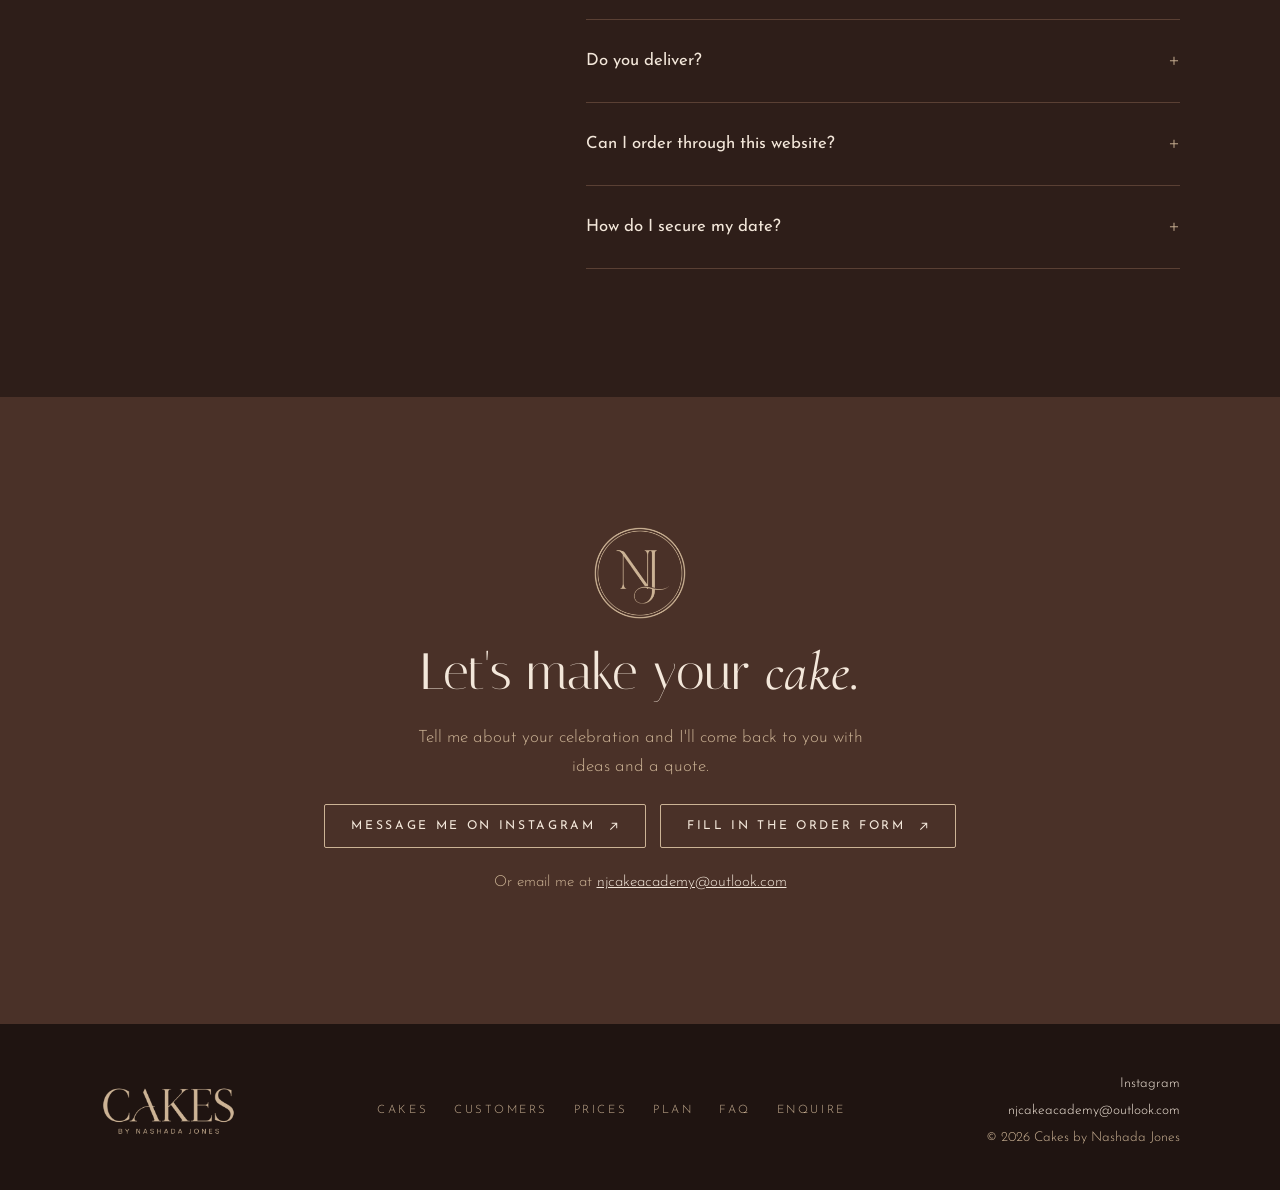
==== commit 5375b486: "Christmas cupcakes collection: website section, order form boxes, banner - Homepage section with pho" ====
--- a/index.html
+++ b/index.html
@@ -108,6 +108,26 @@
 @media (max-width: 700px) { .intro { grid-template-columns: 1fr; } }
 .statement { max-width: 760px; margin: clamp(64px, 9vw, 112px) auto 0; text-align: center; font-family: var(--script); font-style: italic; font-size: clamp(1.7rem, 3.2vw, 2.4rem); line-height: 1.35; color: var(--accent); }
 
+/* Christmas collection */
+.xmas { background: linear-gradient(180deg, #4A121D, #5E1A26 60%, #4A121D); color: #F5E2DD; }
+.xmas .eyebrow { color: #E8CFA8; }
+.xmas .head p:not(.eyebrow) { color: #E9CBC6; }
+.xmas-grid { display: grid; grid-template-columns: 1.1fr 1fr; gap: clamp(24px, 4vw, 48px); align-items: center; }
+.xmas-pics { display: grid; grid-template-columns: 1fr 1fr; gap: 12px; }
+.xmas-pics img { width: 100%; aspect-ratio: 3 / 4; object-fit: cover; border-radius: 4px; }
+.xmas-pics img:last-child { margin-top: 36px; }
+.xmas-info { display: grid; gap: 20px; min-width: 0; }
+.xmas-boxes { display: grid; grid-template-columns: 1fr 1fr; gap: 12px; }
+.xmas-box { border: 1px solid rgba(232,207,168,.45); border-radius: 4px; padding: 18px; display: grid; gap: 2px; }
+.xmas-box span { font-size: .72rem; letter-spacing: .2em; text-transform: uppercase; color: #E9CBC6; }
+.xmas-box b { font-family: var(--display); font-weight: 400; font-size: 2.4rem; line-height: 1; color: #F5E2DD; }
+.xmas-flav { display: flex; flex-wrap: wrap; gap: 8px; }
+.xmas-flav span { border: 1px solid rgba(232,207,168,.45); border-radius: 999px; padding: 6px 14px; font-size: .88rem; }
+.xmas .btn--solid { background: #E8CFA8; border-color: #E8CFA8; color: #4A121D; justify-self: start; }
+.xmas .btn--solid[aria-disabled="true"] { opacity: .75; pointer-events: none; }
+.xmas-note { font-size: .9rem; color: #E9CBC6; }
+@media (max-width: 820px) { .xmas-grid { grid-template-columns: 1fr; } }
+
 /* Find your occasion */
 .row-head { display: flex; flex-wrap: wrap; justify-content: space-between; align-items: flex-end; gap: 20px; margin-bottom: clamp(36px, 5vw, 52px); }
 .row-head .head { margin-bottom: 0; }
@@ -315,7 +335,7 @@
 <body>
 <svg width="0" height="0" style="position:absolute" aria-hidden="true"><symbol id="arr" viewBox="0 0 12 12"><path d="M2.5 9.5 L9.5 2.5 M4 2.5 H9.5 V8" fill="none" stroke="currentColor" stroke-width="1.1"/></symbol></svg>
 
-<div class="xmas-bar" id="xmasBar" hidden><span class="flake" aria-hidden="true">&#10052;</span><span id="xmasText">Our Christmas designs are out Saturday 28th November</span><a href="/order">Enquire now</a><span class="flake" aria-hidden="true">&#10052;</span></div>
+<div class="xmas-bar" id="xmasBar" hidden><span class="flake" aria-hidden="true">&#10052;</span><span id="xmasText">Christmas cupcakes: pre-orders open Monday 30th November</span><a href="#christmas">See them</a><span class="flake" aria-hidden="true">&#10052;</span></div>
 <canvas id="snow" aria-hidden="true"></canvas>
 <header class="site-header" id="header">
   <div class="wrap">
@@ -349,6 +369,29 @@
   <section>
     <div class="wrap">
       <p class="statement reveal">Every cake is baked to order and finished by hand, from soft ruffles and bows to bold drips and gold details.</p>
+    </div>
+  </section>
+
+  <section class="section xmas" id="christmas">
+    <div class="wrap xmas-grid">
+      <div class="xmas-pics">
+        <img src="assets/cakes/christmas-cupcakes-1.jpg" alt="Box of Christmas cupcakes piped in red, cream and green with berries, pine cones and gold pearls" loading="lazy">
+        <img src="assets/cakes/christmas-cupcakes-2.jpg" alt="Christmas cupcakes with holly leaves, berries and a gold Merry Christmas topper" loading="lazy">
+      </div>
+      <div class="xmas-info">
+        <div class="head" style="margin-bottom:0">
+          <p class="eyebrow">The Christmas collection</p>
+          <h2>Christmas <em>cupcakes.</em></h2>
+          <p>Hand-piped in festive red, cream and green, finished with berries, pine cones, leaves and gold details.</p>
+        </div>
+        <div class="xmas-boxes">
+          <div class="xmas-box"><span>Box of 6</span><b>&pound;30</b></div>
+          <div class="xmas-box"><span>Box of 12</span><b>&pound;40</b></div>
+        </div>
+        <div class="xmas-flav" aria-label="Flavours"><span>Vanilla</span><span>Cookies and cream</span><span>Red velvet</span></div>
+        <a class="btn btn--solid" id="xmasBtn" href="/order#christmas">Pre-order now <svg class="arr"><use href="#arr"/></svg></a>
+        <p class="xmas-note" id="xmasNote">Collection, or delivery by courier. 50% deposit to secure your box.</p>
+      </div>
     </div>
   </section>
 
@@ -743,7 +786,11 @@
   const launch = new Date(2026, 10, 28), end = new Date(y, 11, 27);
   if (now >= end || now < new Date(2026, 10, 1)) { document.getElementById("snow").remove(); return; }
   const bar = document.getElementById("xmasBar"); bar.hidden = false;
-  if (now >= launch) document.getElementById("xmasText").textContent = "Our Christmas designs are out now";
+  const open = new Date(2026, 10, 30), txt = document.getElementById("xmasText");
+  if (now < open) {
+    txt.textContent = "Christmas cupcakes: pre-orders open Monday 30th November";
+    const b = document.getElementById("xmasBtn"); b.setAttribute("aria-disabled", "true"); b.removeAttribute("href"); b.firstChild.textContent = "Pre-orders open Monday 30 November ";
+  } else txt.textContent = "Christmas cupcakes are now available to pre-order";
   if (matchMedia("(prefers-reduced-motion: reduce)").matches) return;
   // Light snow: no glow effect, capped sharpness, fewer flakes, 30 frames a second, and it rests when the page is hidden
   const c = document.getElementById("snow"), ctx = c.getContext("2d");
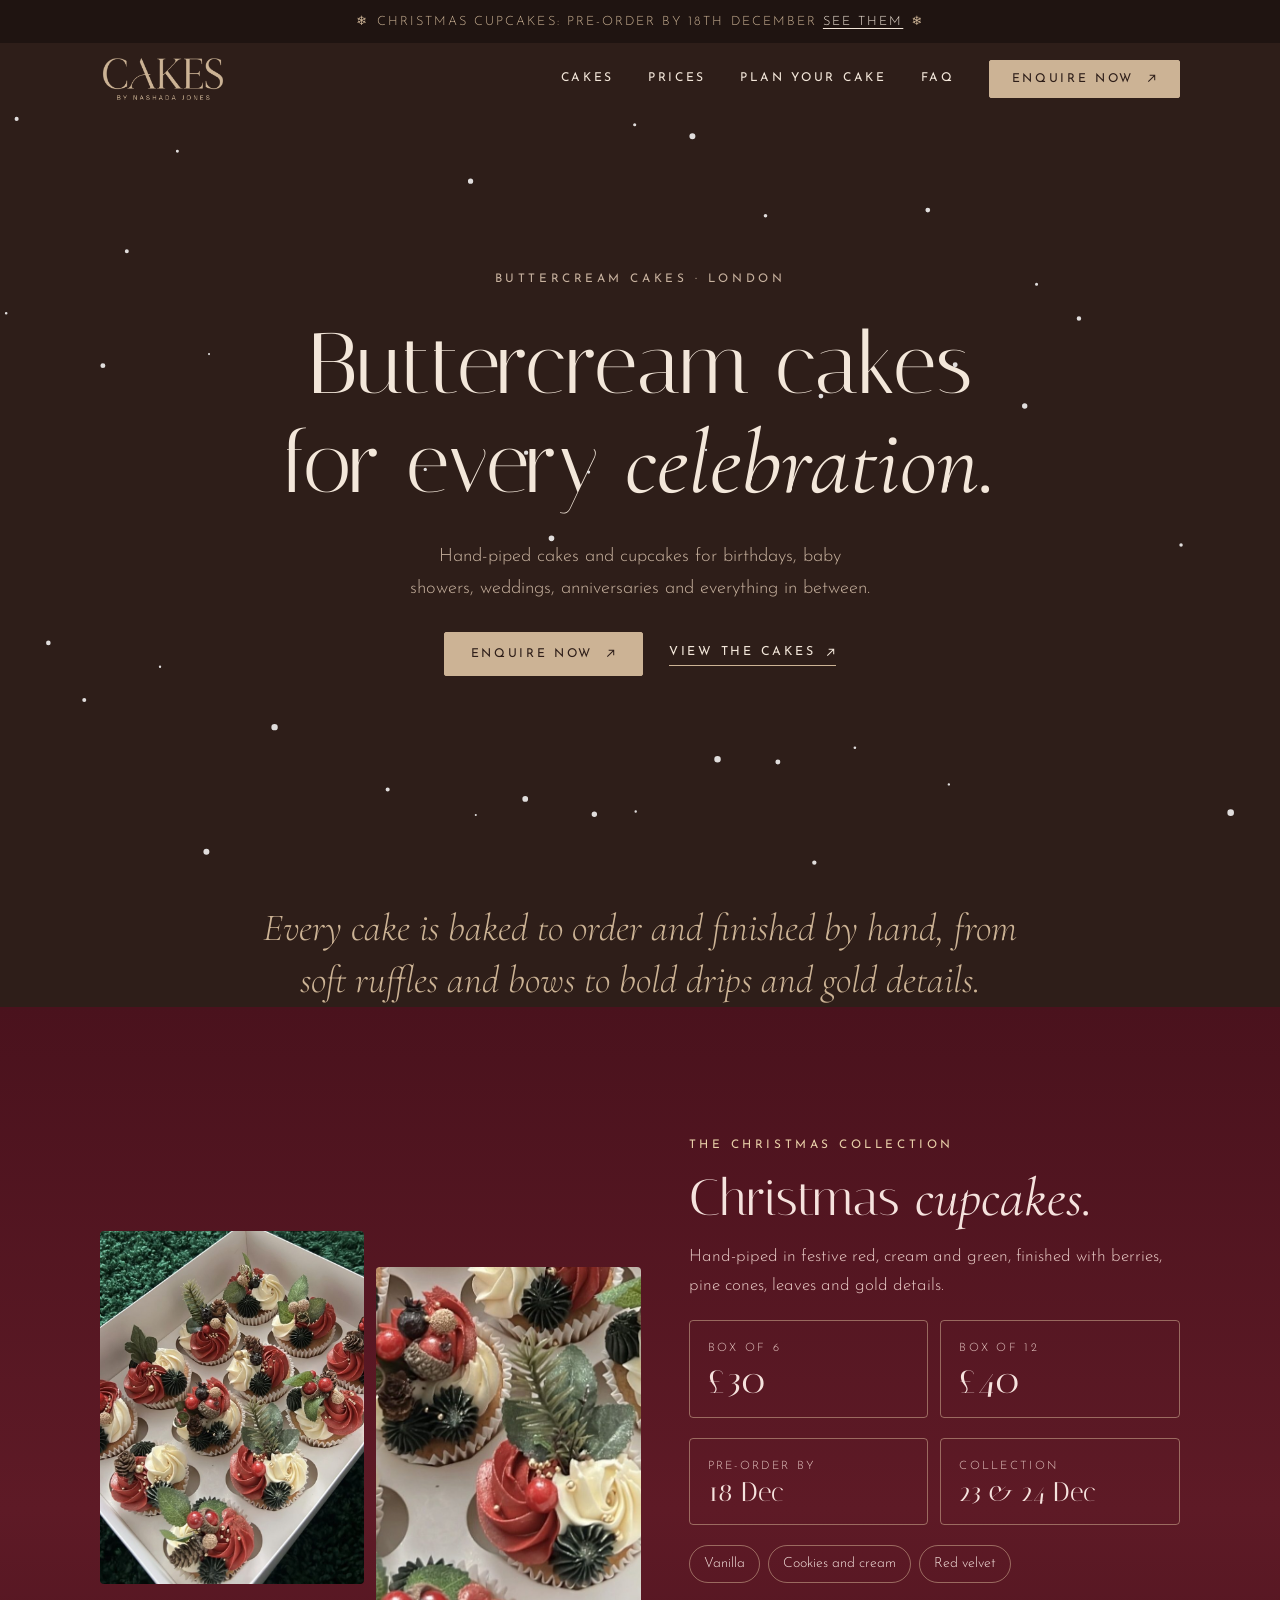
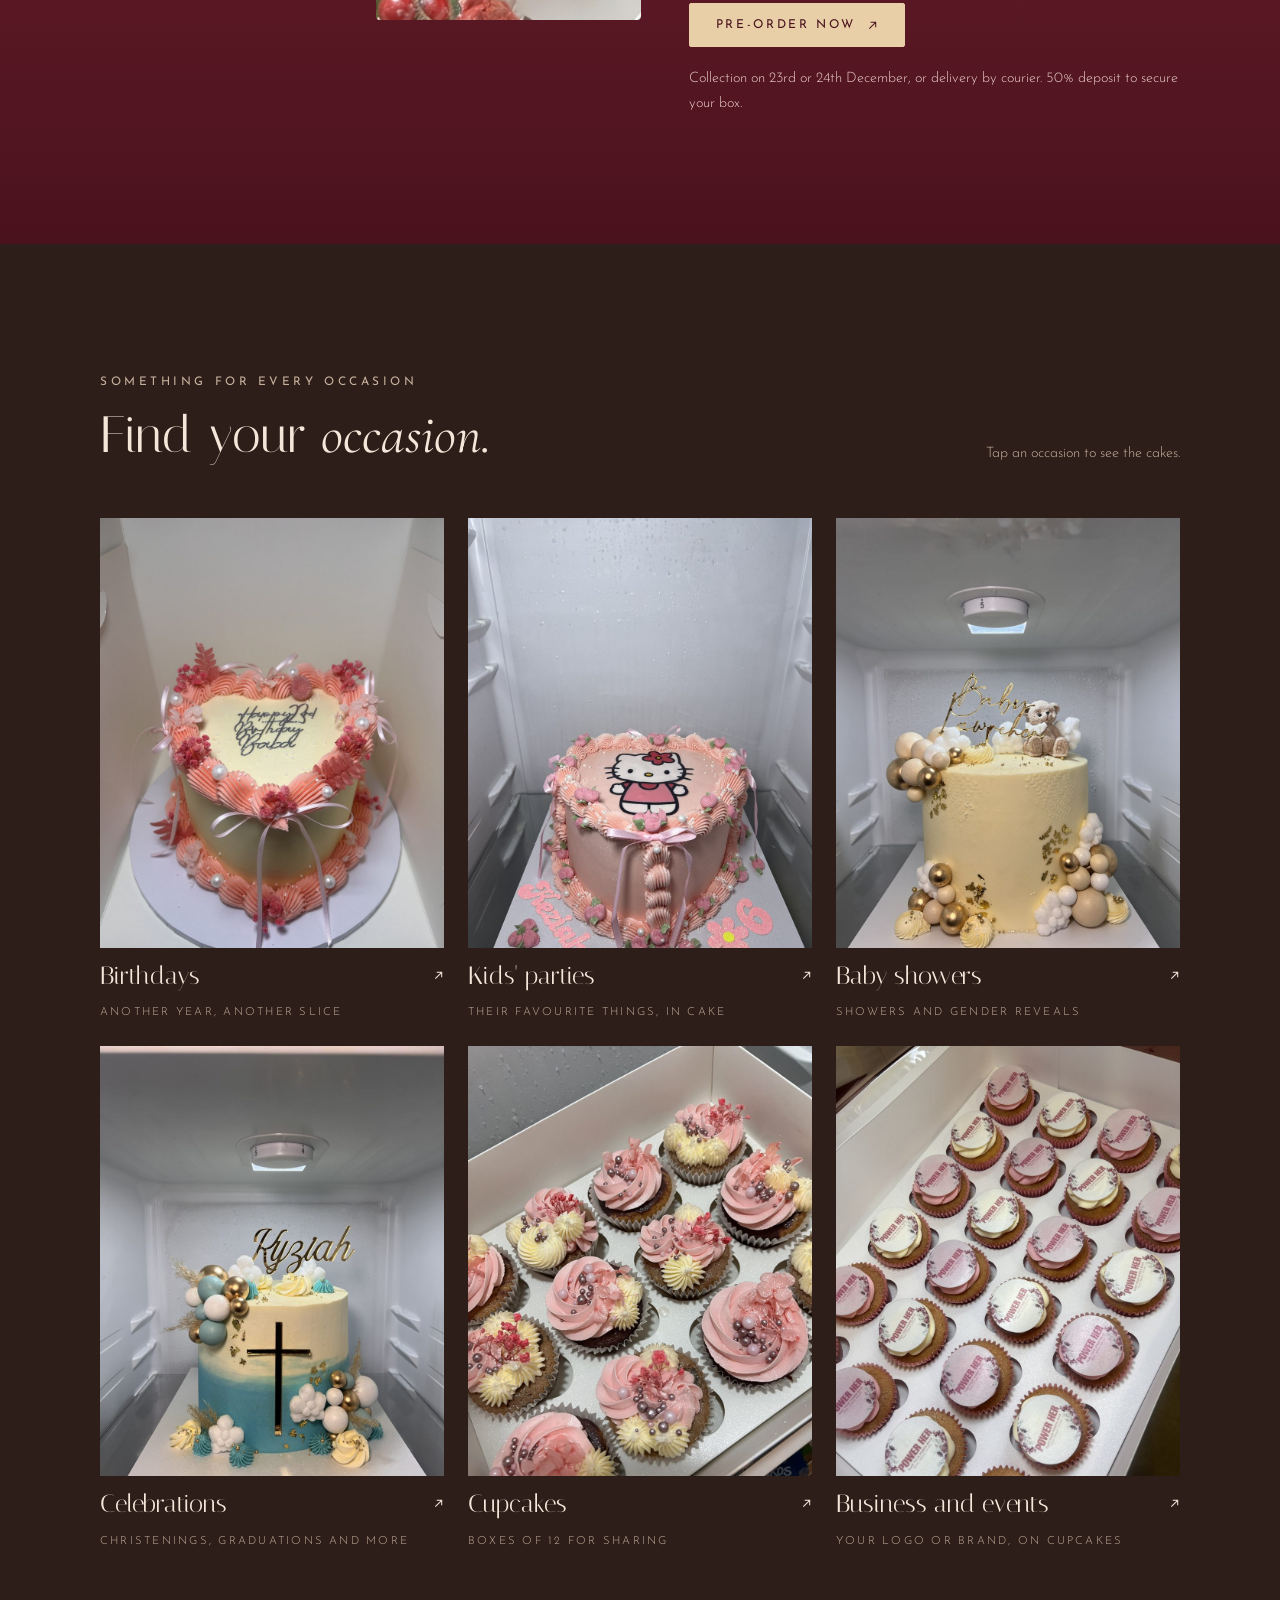
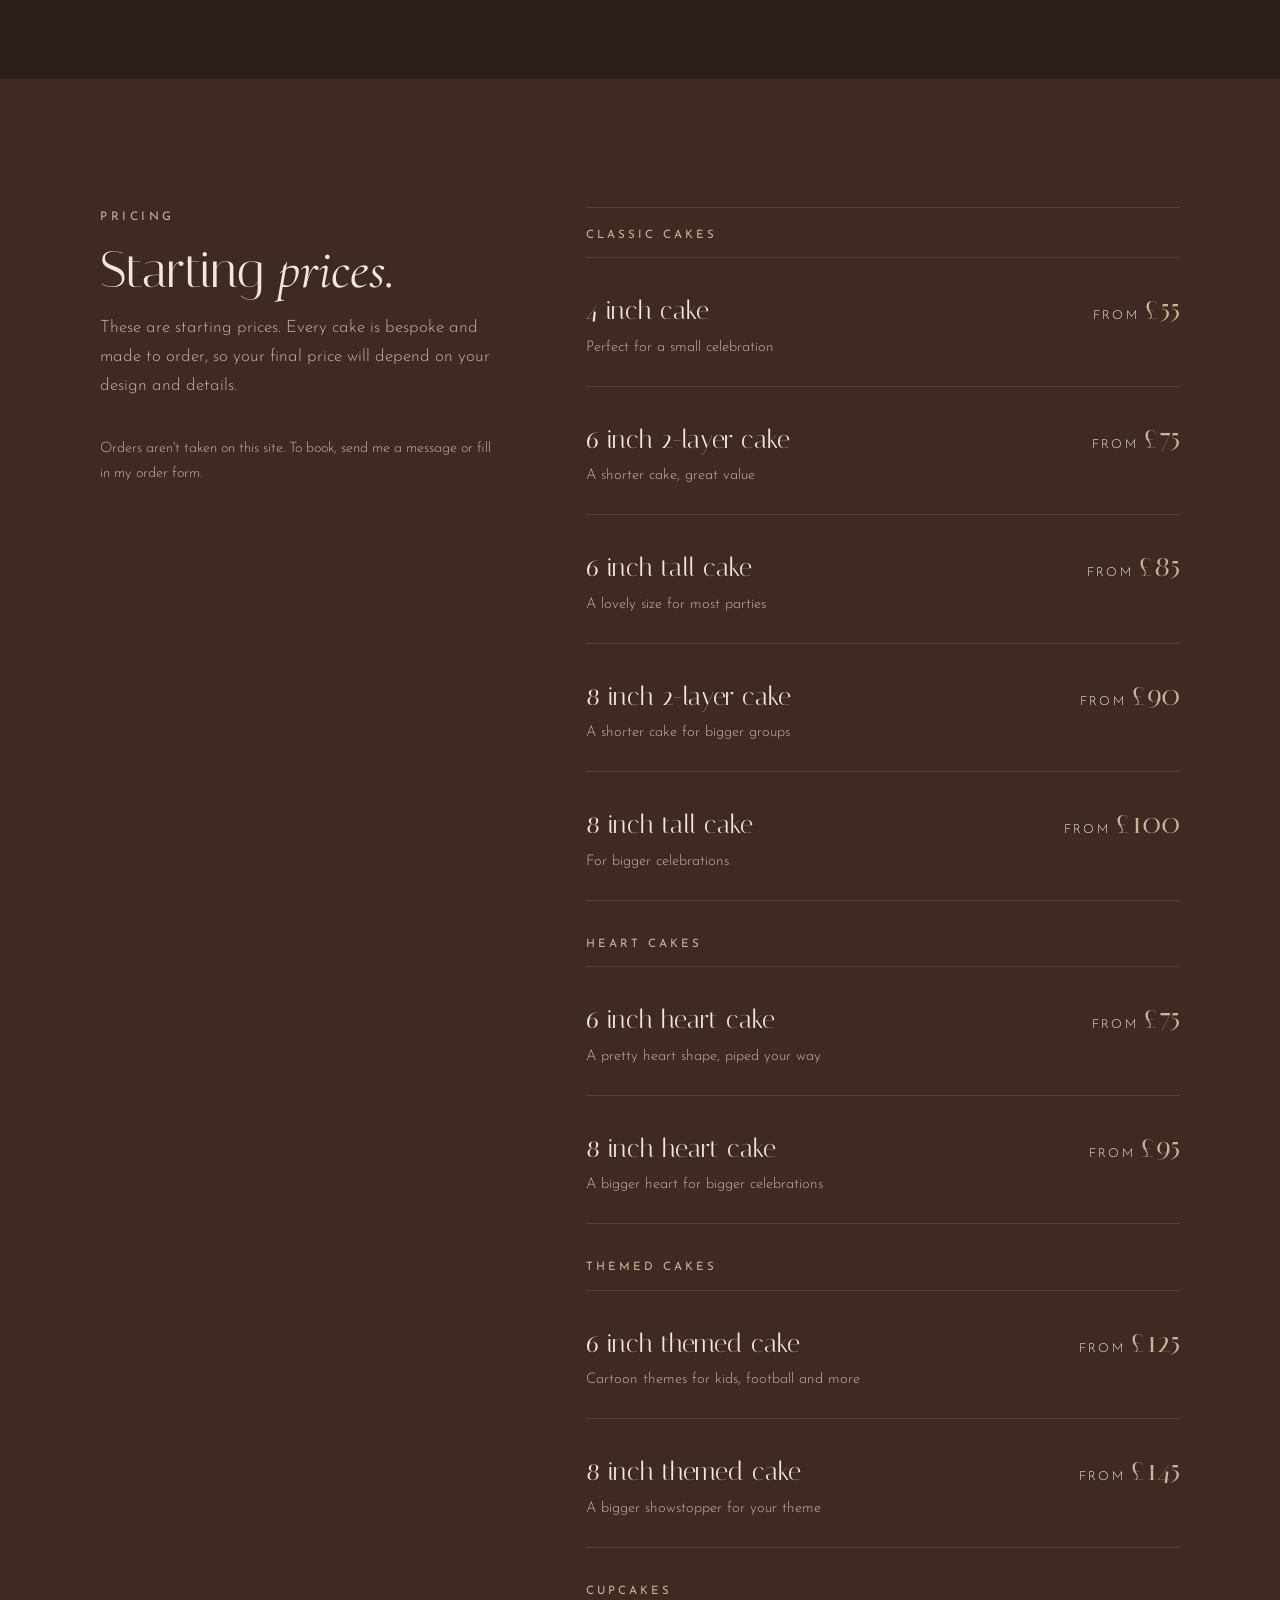
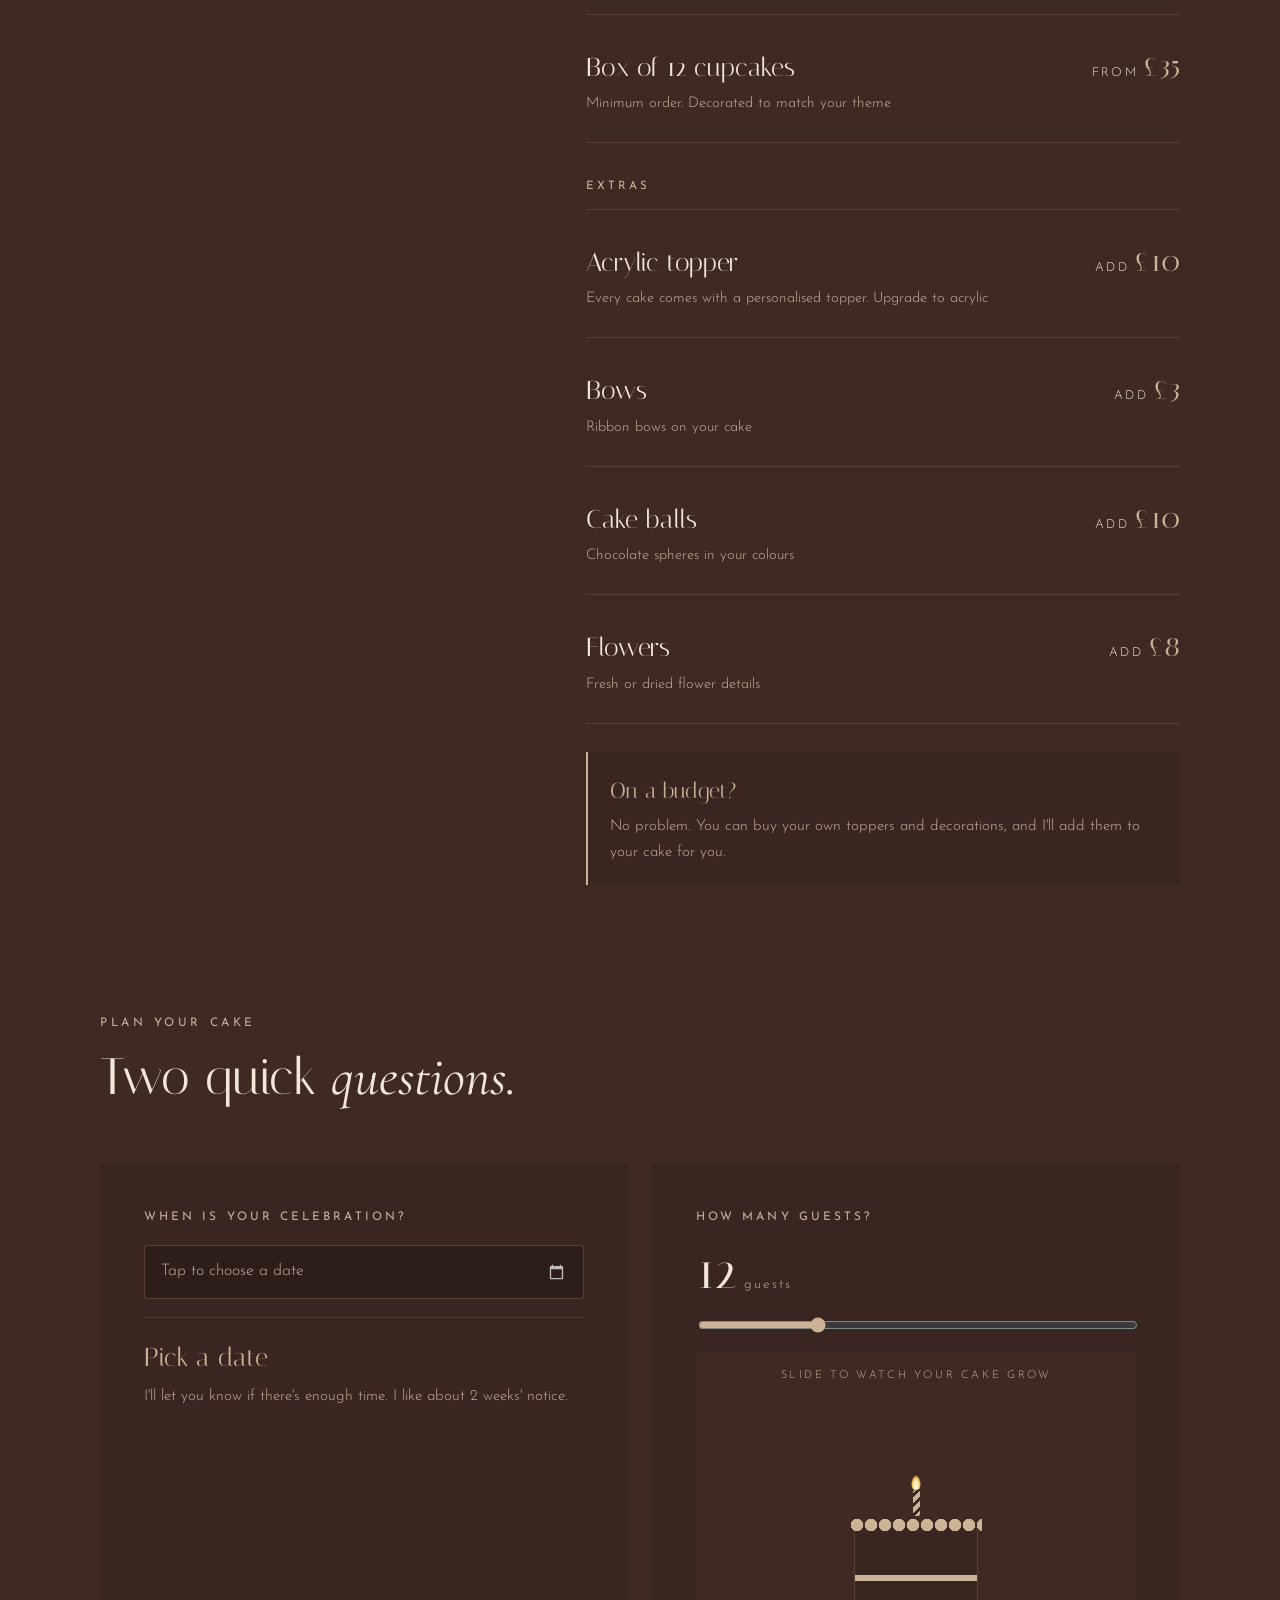
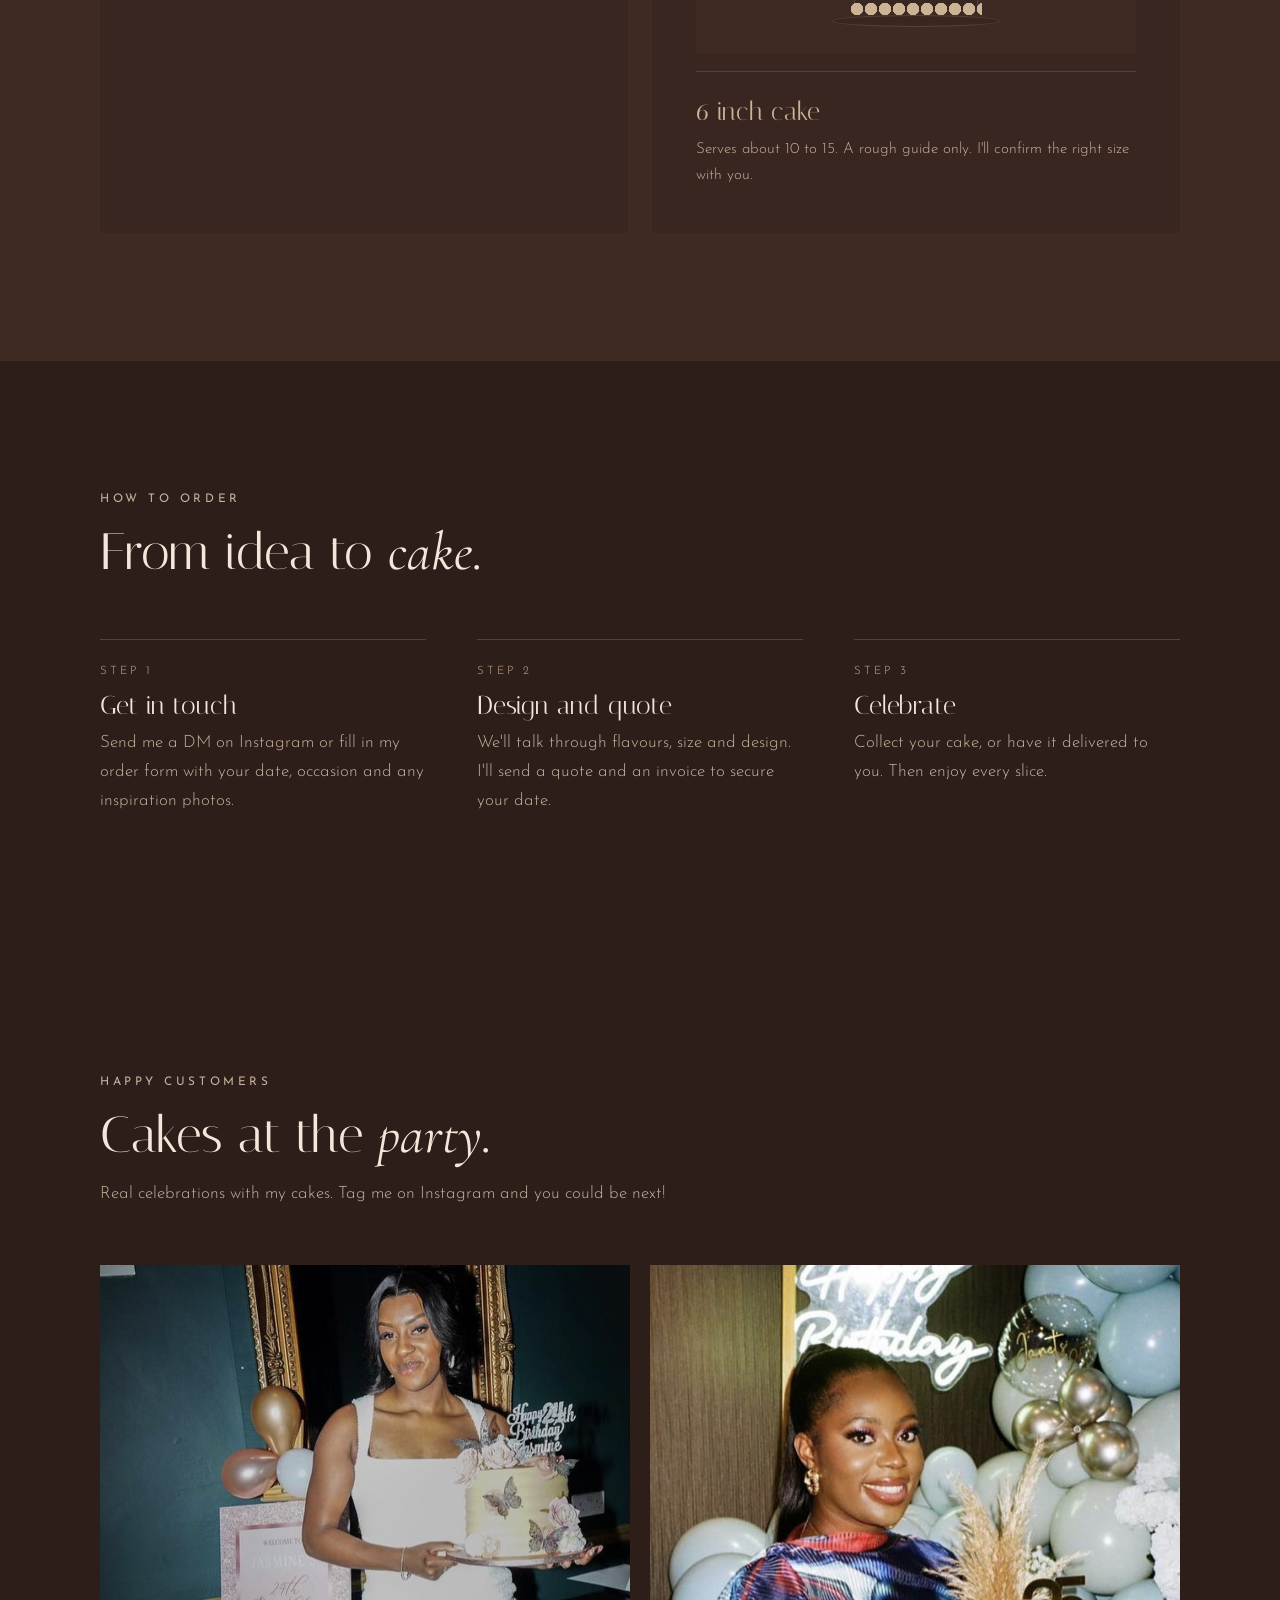
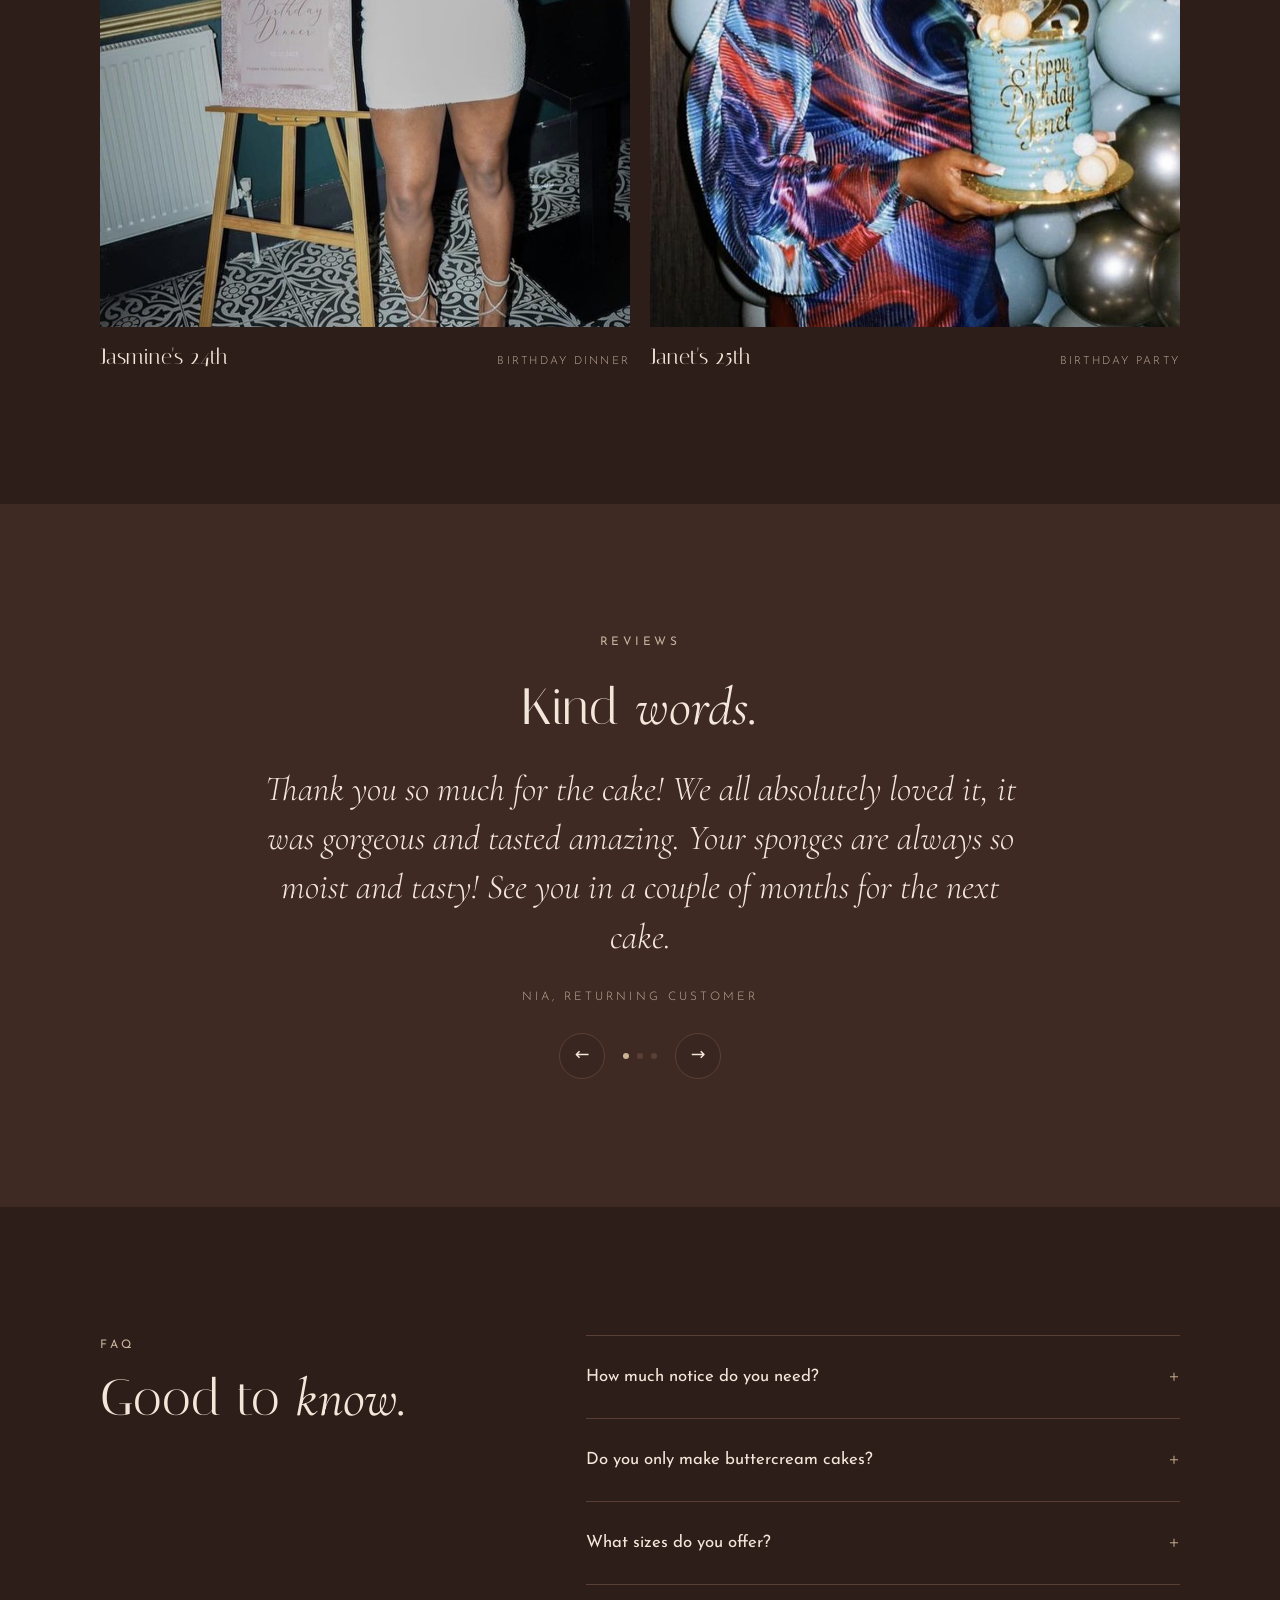
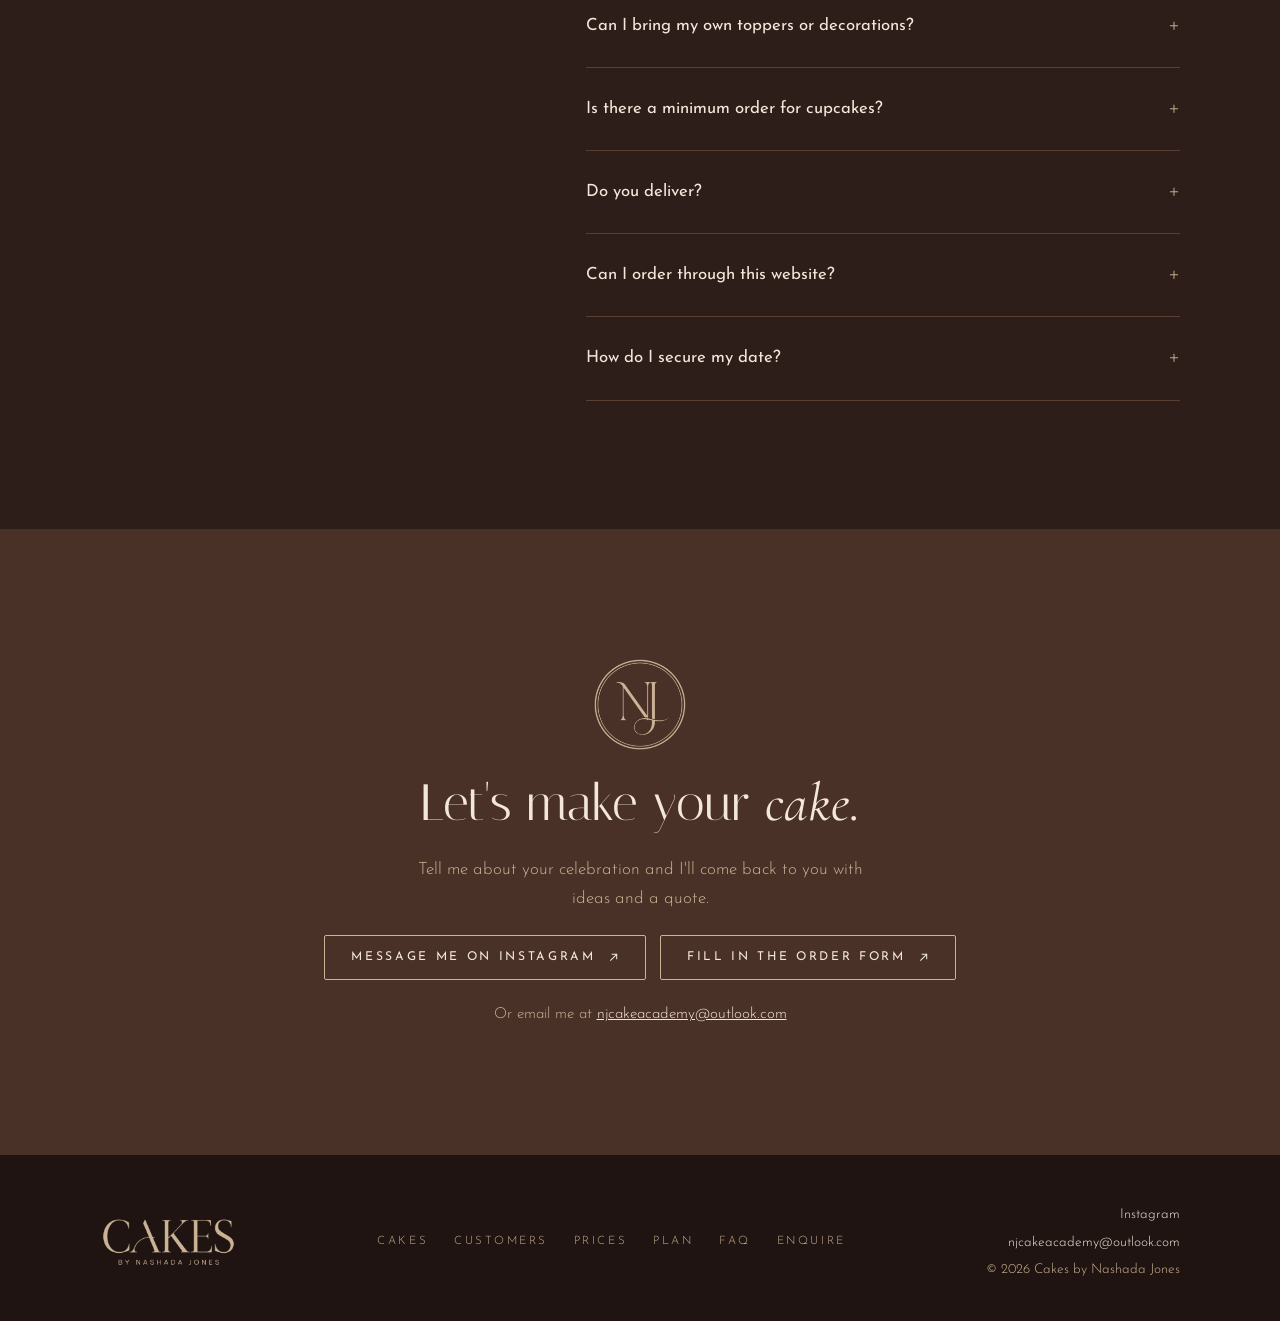
==== commit 676d838a: "Christmas: pre-order by 18 Dec, collection 23/24 Dec, clear photo only - Website shows the dates; se" ====
--- a/index.html
+++ b/index.html
@@ -121,6 +121,7 @@
 .xmas-box { border: 1px solid rgba(232,207,168,.45); border-radius: 4px; padding: 18px; display: grid; gap: 2px; }
 .xmas-box span { font-size: .72rem; letter-spacing: .2em; text-transform: uppercase; color: #E9CBC6; }
 .xmas-box b { font-family: var(--display); font-weight: 400; font-size: 2.4rem; line-height: 1; color: #F5E2DD; }
+.xmas-dates .xmas-box b { font-size: 1.7rem; }
 .xmas-flav { display: flex; flex-wrap: wrap; gap: 8px; }
 .xmas-flav span { border: 1px solid rgba(232,207,168,.45); border-radius: 999px; padding: 6px 14px; font-size: .88rem; }
 .xmas .btn--solid { background: #E8CFA8; border-color: #E8CFA8; color: #4A121D; justify-self: start; }
@@ -376,7 +377,7 @@
     <div class="wrap xmas-grid">
       <div class="xmas-pics">
         <img src="assets/cakes/christmas-cupcakes-1.jpg" alt="Box of Christmas cupcakes piped in red, cream and green with berries, pine cones and gold pearls" loading="lazy">
-        <img src="assets/cakes/christmas-cupcakes-2.jpg" alt="Christmas cupcakes with holly leaves, berries and a gold Merry Christmas topper" loading="lazy">
+        <img src="assets/cakes/christmas-cupcakes-close.jpg" alt="Close-up of Christmas cupcakes with red and cream swirls, berries, pine cones and gold pearls" loading="lazy">
       </div>
       <div class="xmas-info">
         <div class="head" style="margin-bottom:0">
@@ -388,9 +389,10 @@
           <div class="xmas-box"><span>Box of 6</span><b>&pound;30</b></div>
           <div class="xmas-box"><span>Box of 12</span><b>&pound;40</b></div>
         </div>
+        <div class="xmas-boxes xmas-dates"><div class="xmas-box"><span>Pre-order by</span><b>18 Dec</b></div><div class="xmas-box"><span>Collection</span><b>23 &amp; 24 Dec</b></div></div>
         <div class="xmas-flav" aria-label="Flavours"><span>Vanilla</span><span>Cookies and cream</span><span>Red velvet</span></div>
         <a class="btn btn--solid" id="xmasBtn" href="/order#christmas">Pre-order now <svg class="arr"><use href="#arr"/></svg></a>
-        <p class="xmas-note" id="xmasNote">Collection, or delivery by courier. 50% deposit to secure your box.</p>
+        <p class="xmas-note" id="xmasNote">Collection on 23rd or 24th December, or delivery by courier. 50% deposit to secure your box.</p>
       </div>
     </div>
   </section>
@@ -790,7 +792,11 @@
   if (now < open) {
     txt.textContent = "Christmas cupcakes: pre-orders open Monday 30th November";
     const b = document.getElementById("xmasBtn"); b.setAttribute("aria-disabled", "true"); b.removeAttribute("href"); b.firstChild.textContent = "Pre-orders open Monday 30 November ";
-  } else txt.textContent = "Christmas cupcakes are now available to pre-order";
+  } else if (now < new Date(2026, 11, 19)) txt.textContent = "Christmas cupcakes: pre-order by 18th December";
+  else {
+    txt.textContent = "Christmas pre-orders are now closed. Thank you!";
+    const b = document.getElementById("xmasBtn"); b.setAttribute("aria-disabled", "true"); b.removeAttribute("href"); b.firstChild.textContent = "Pre-orders now closed ";
+  }
   if (matchMedia("(prefers-reduced-motion: reduce)").matches) return;
   // Light snow: no glow effect, capped sharpness, fewer flakes, 30 frames a second, and it rests when the page is hidden
   const c = document.getElementById("snow"), ctx = c.getContext("2d");
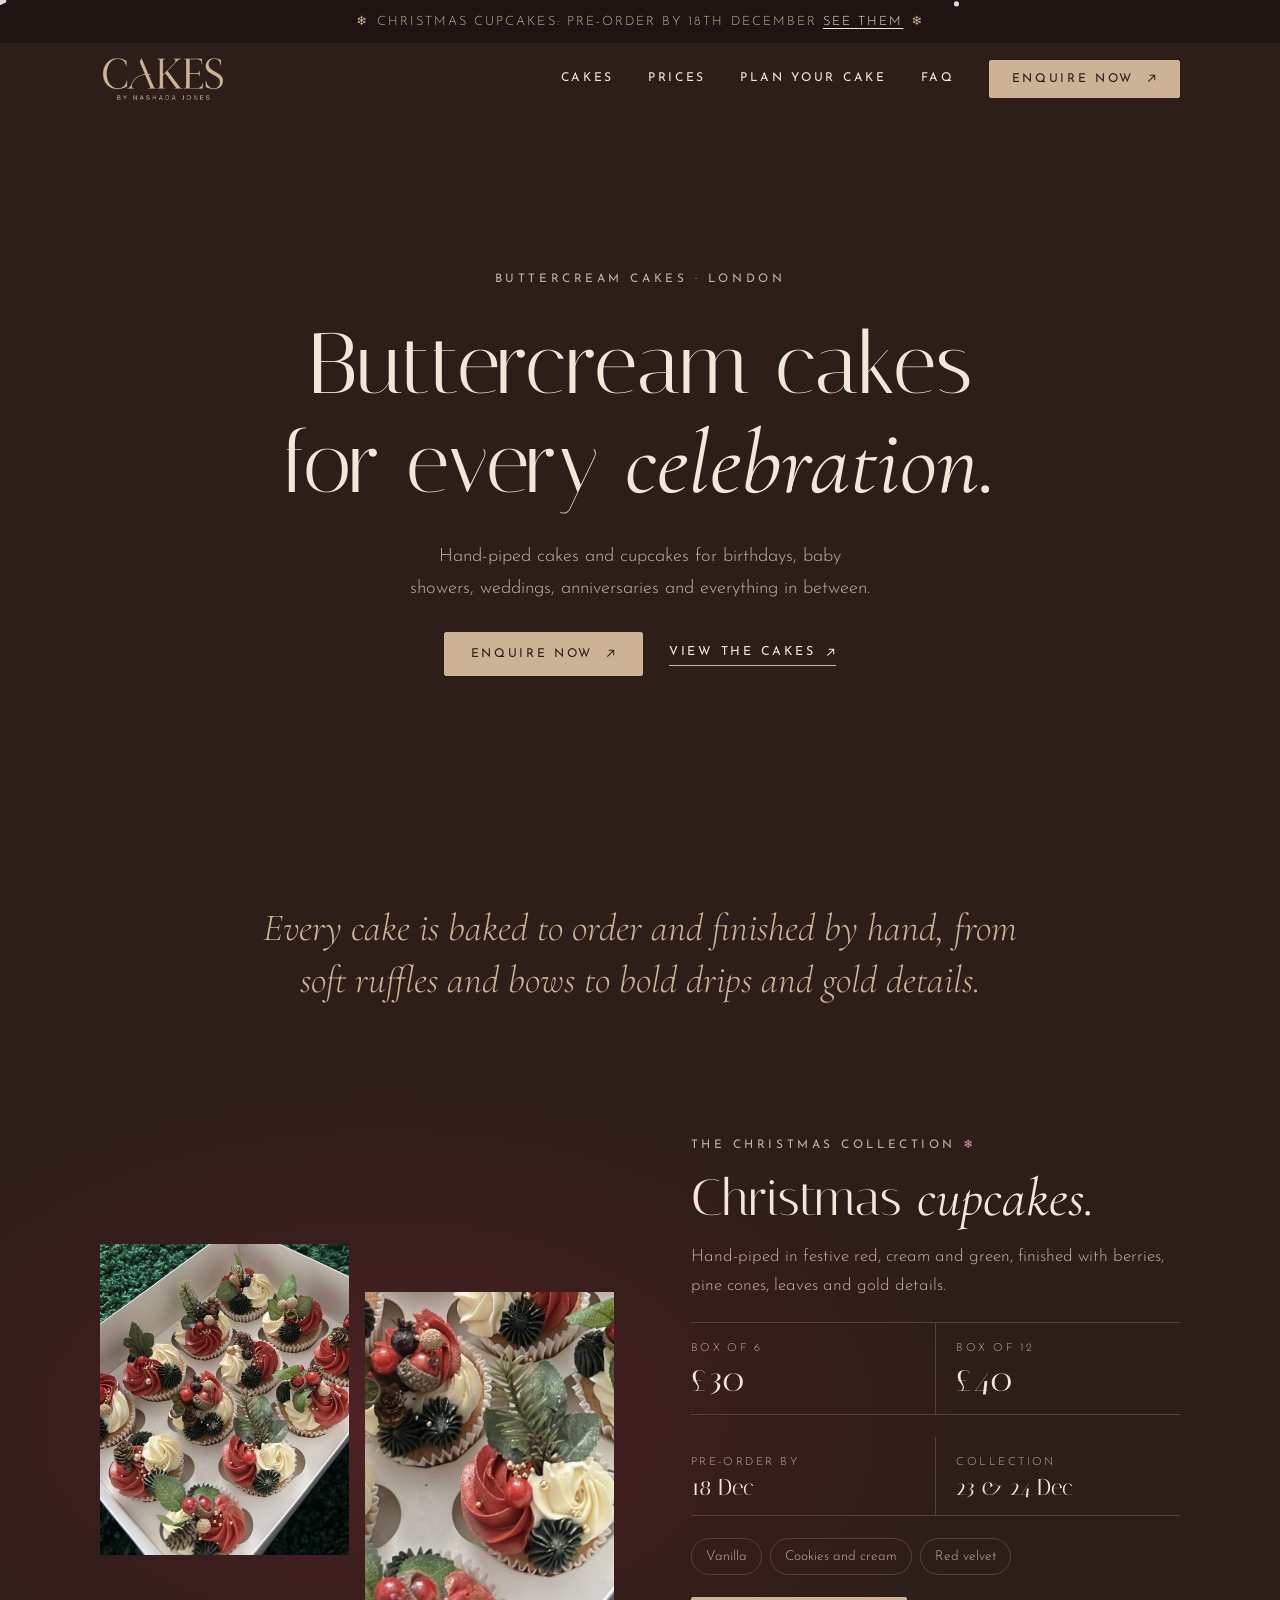
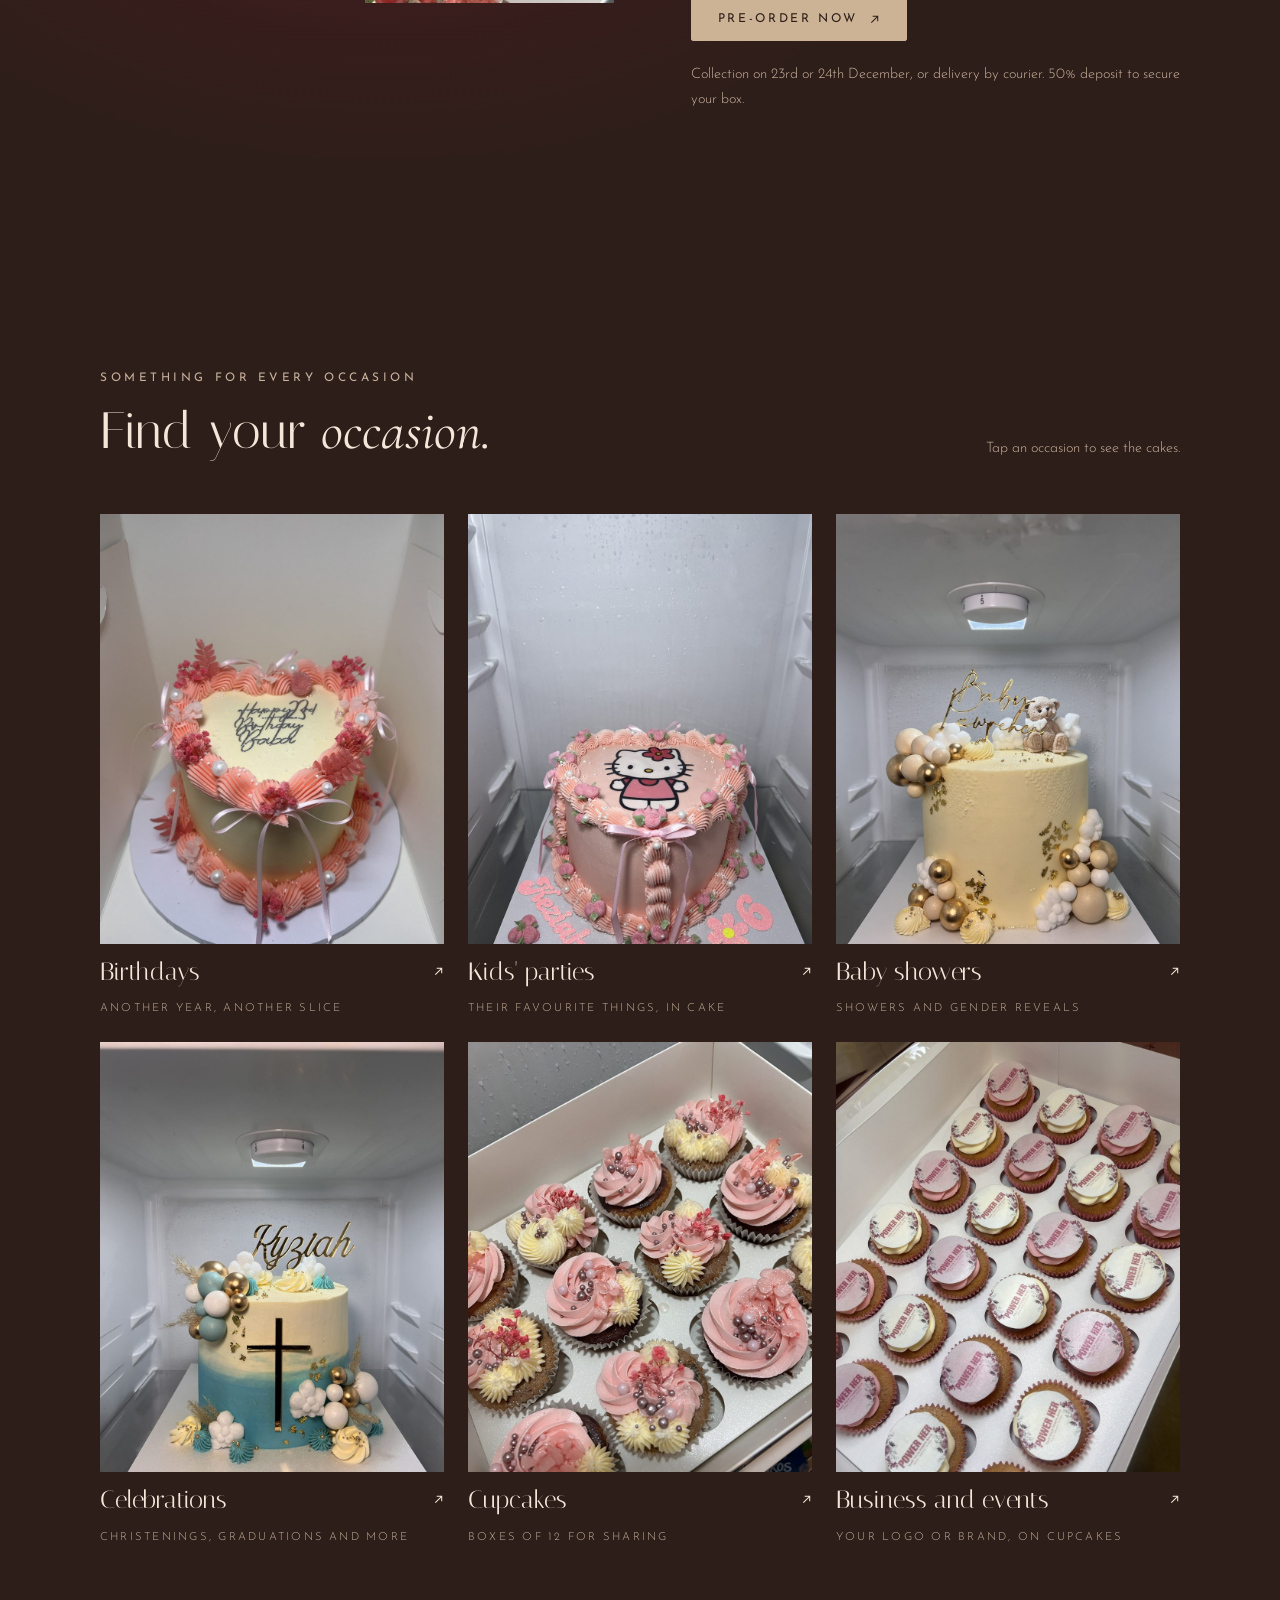
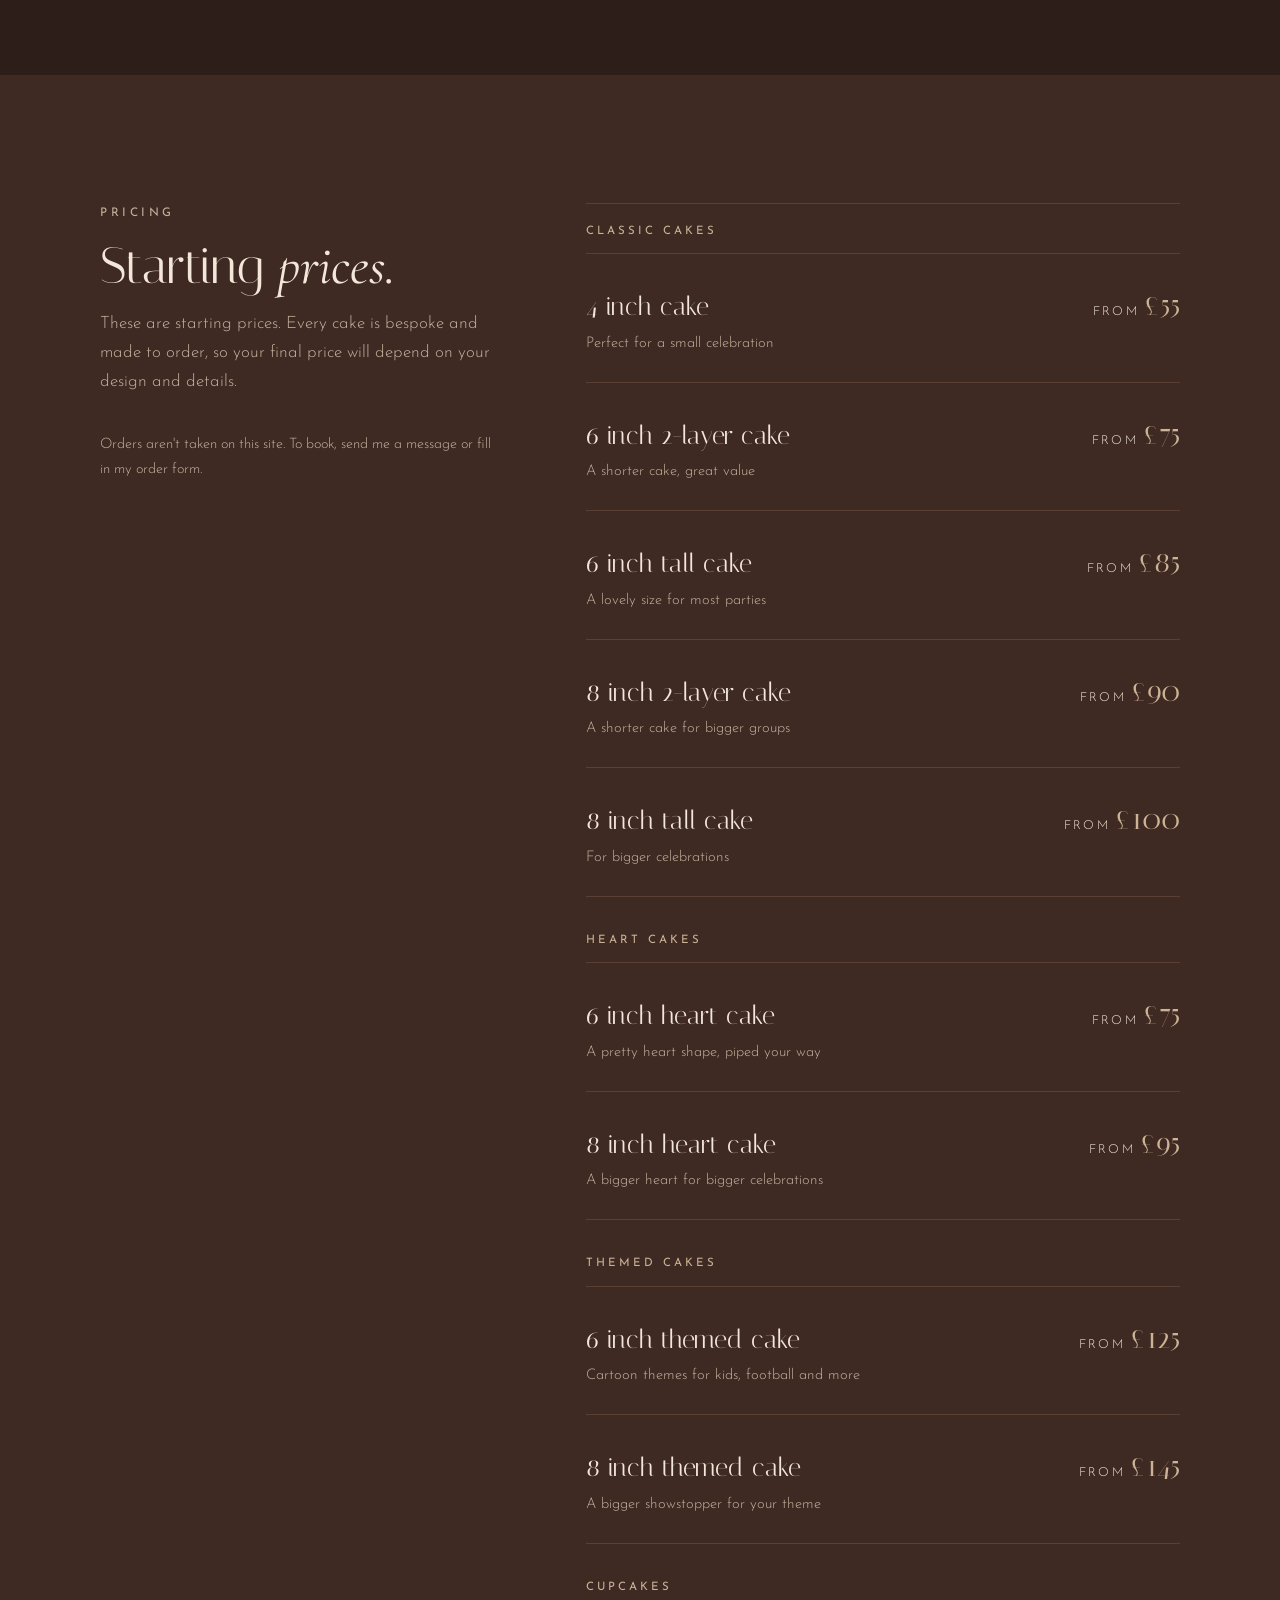
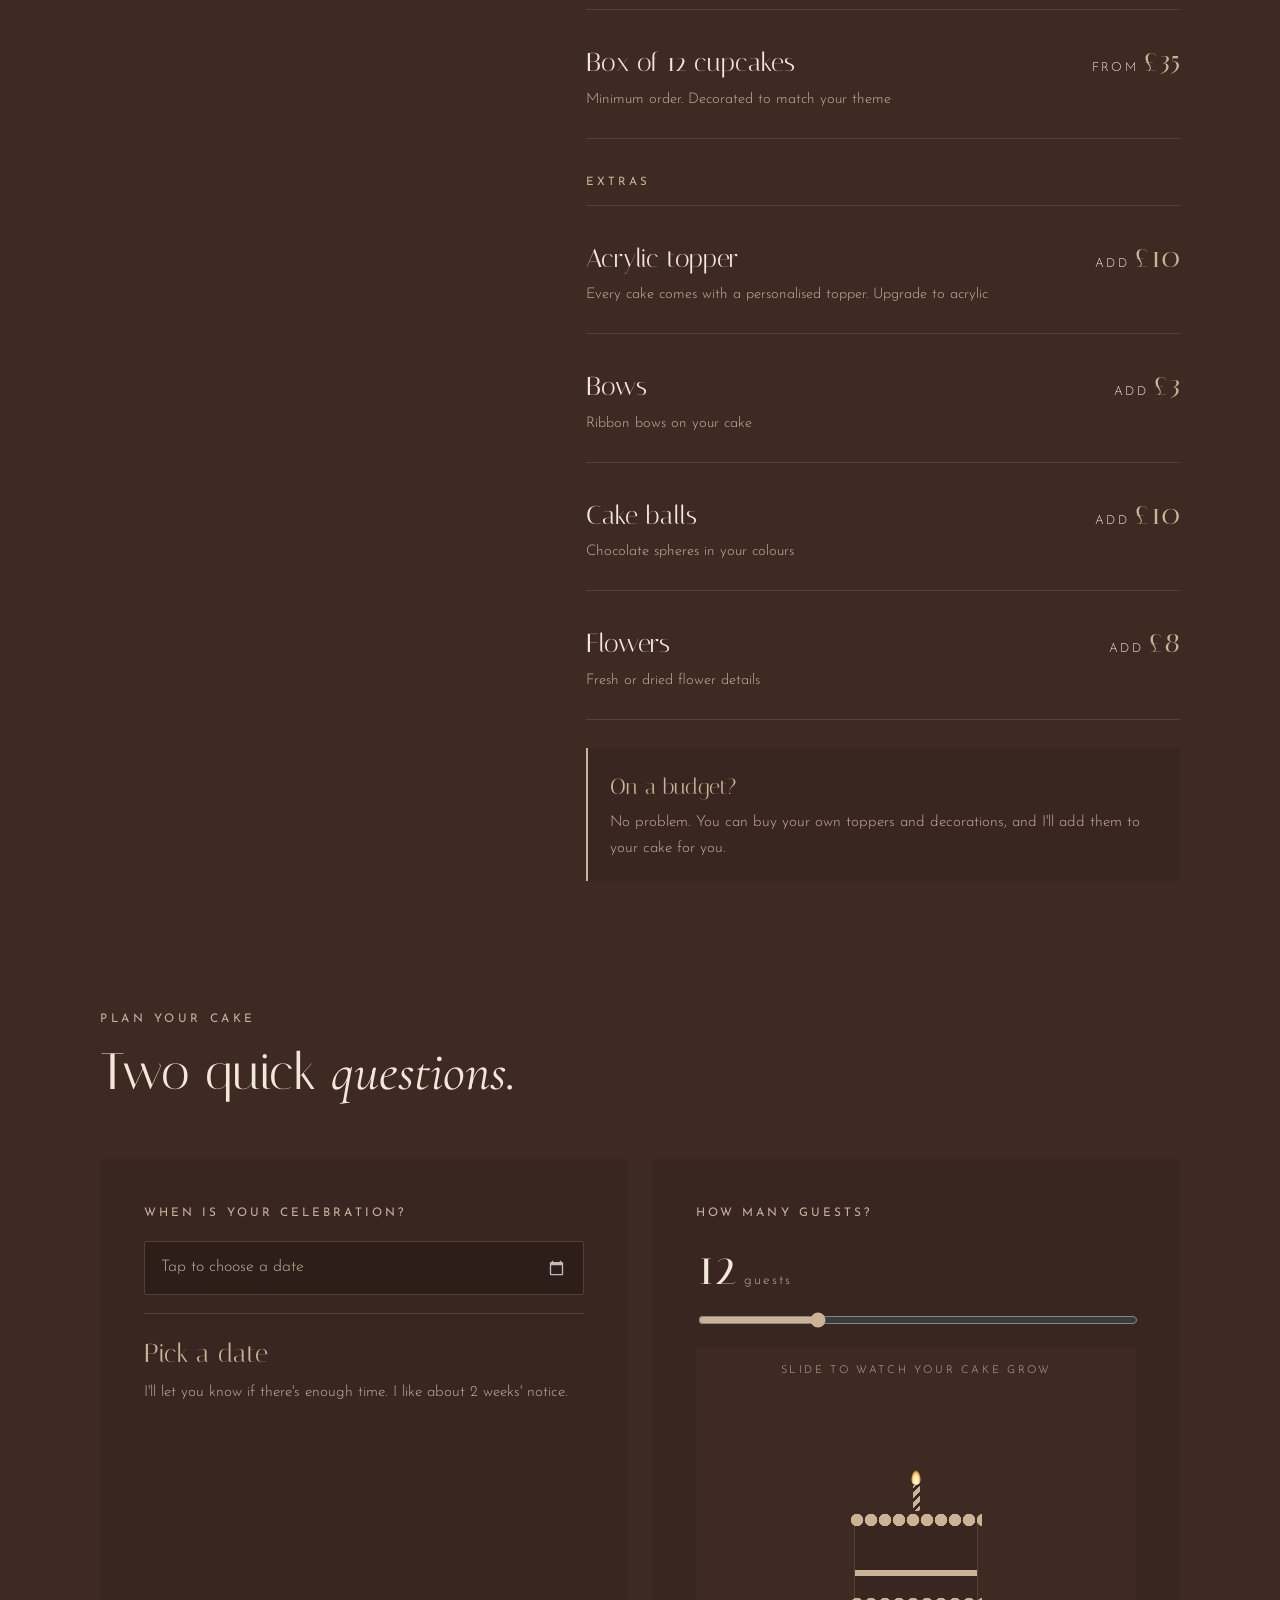
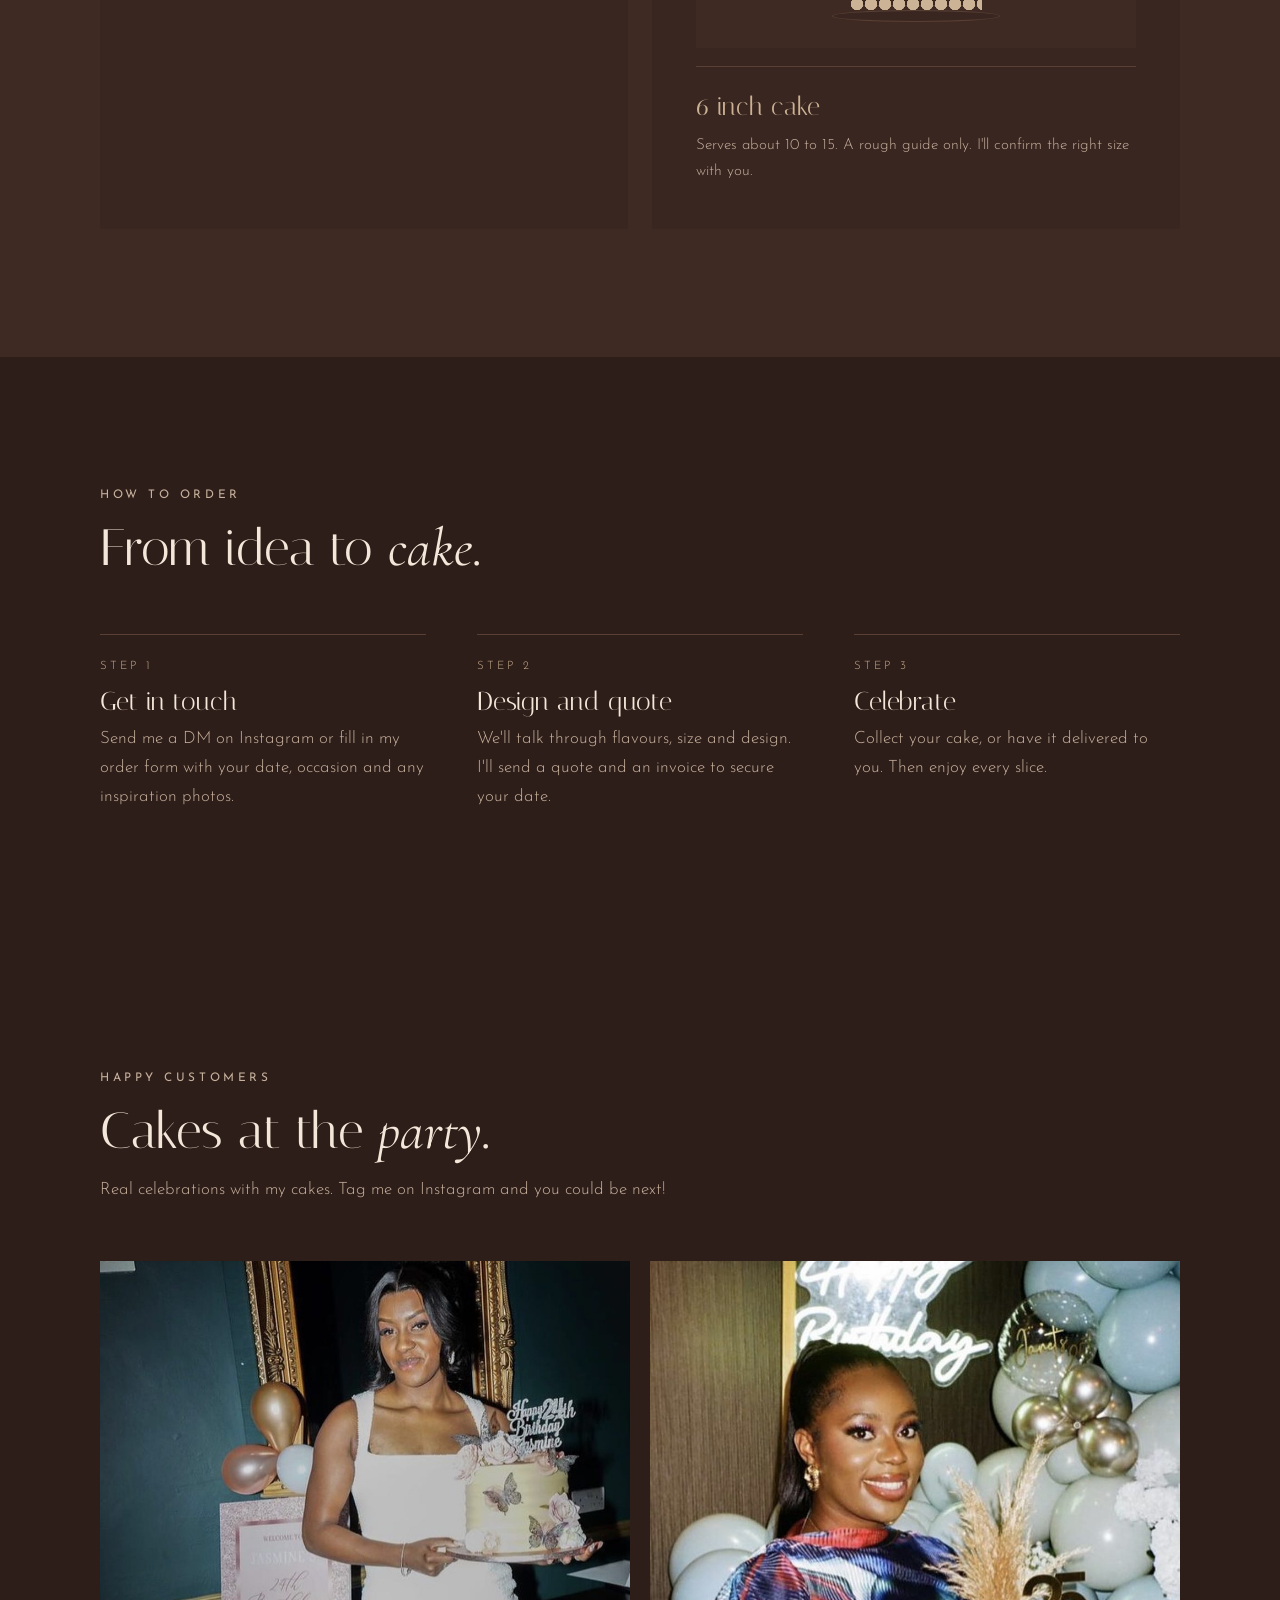
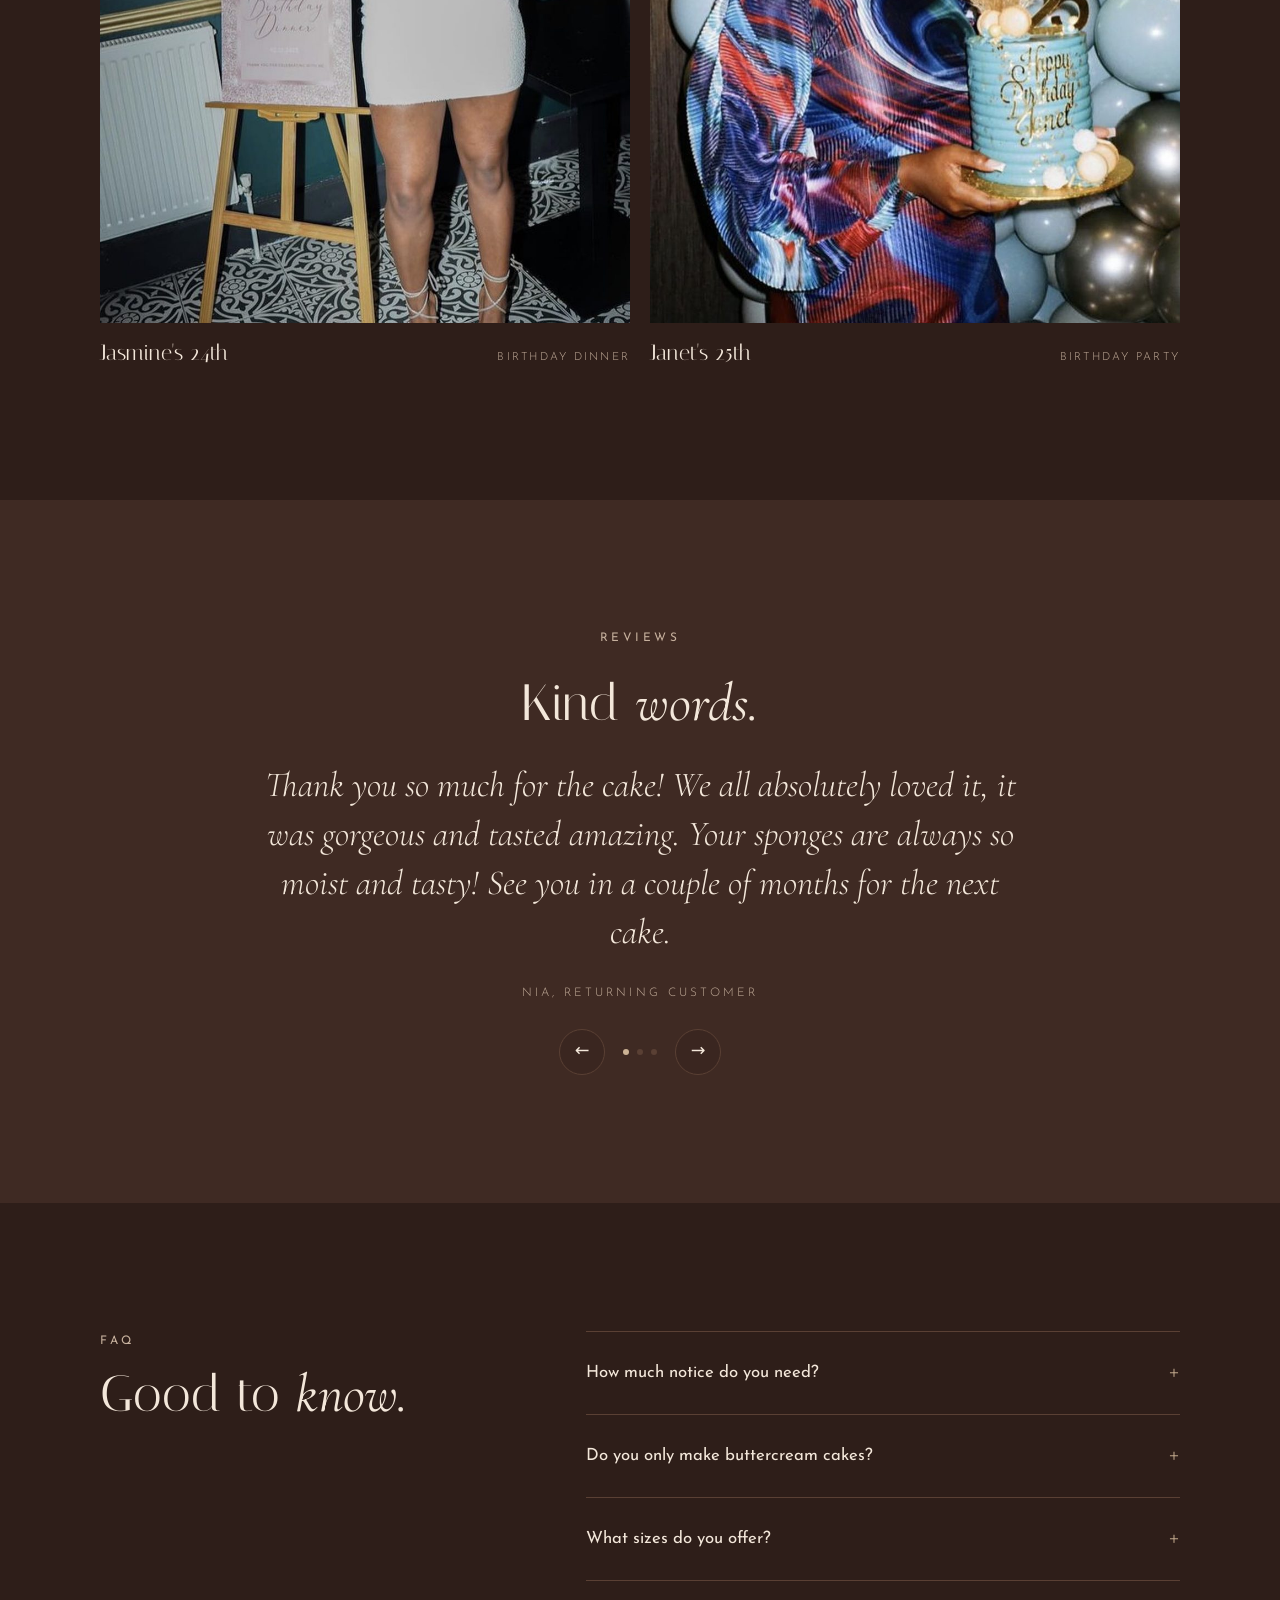
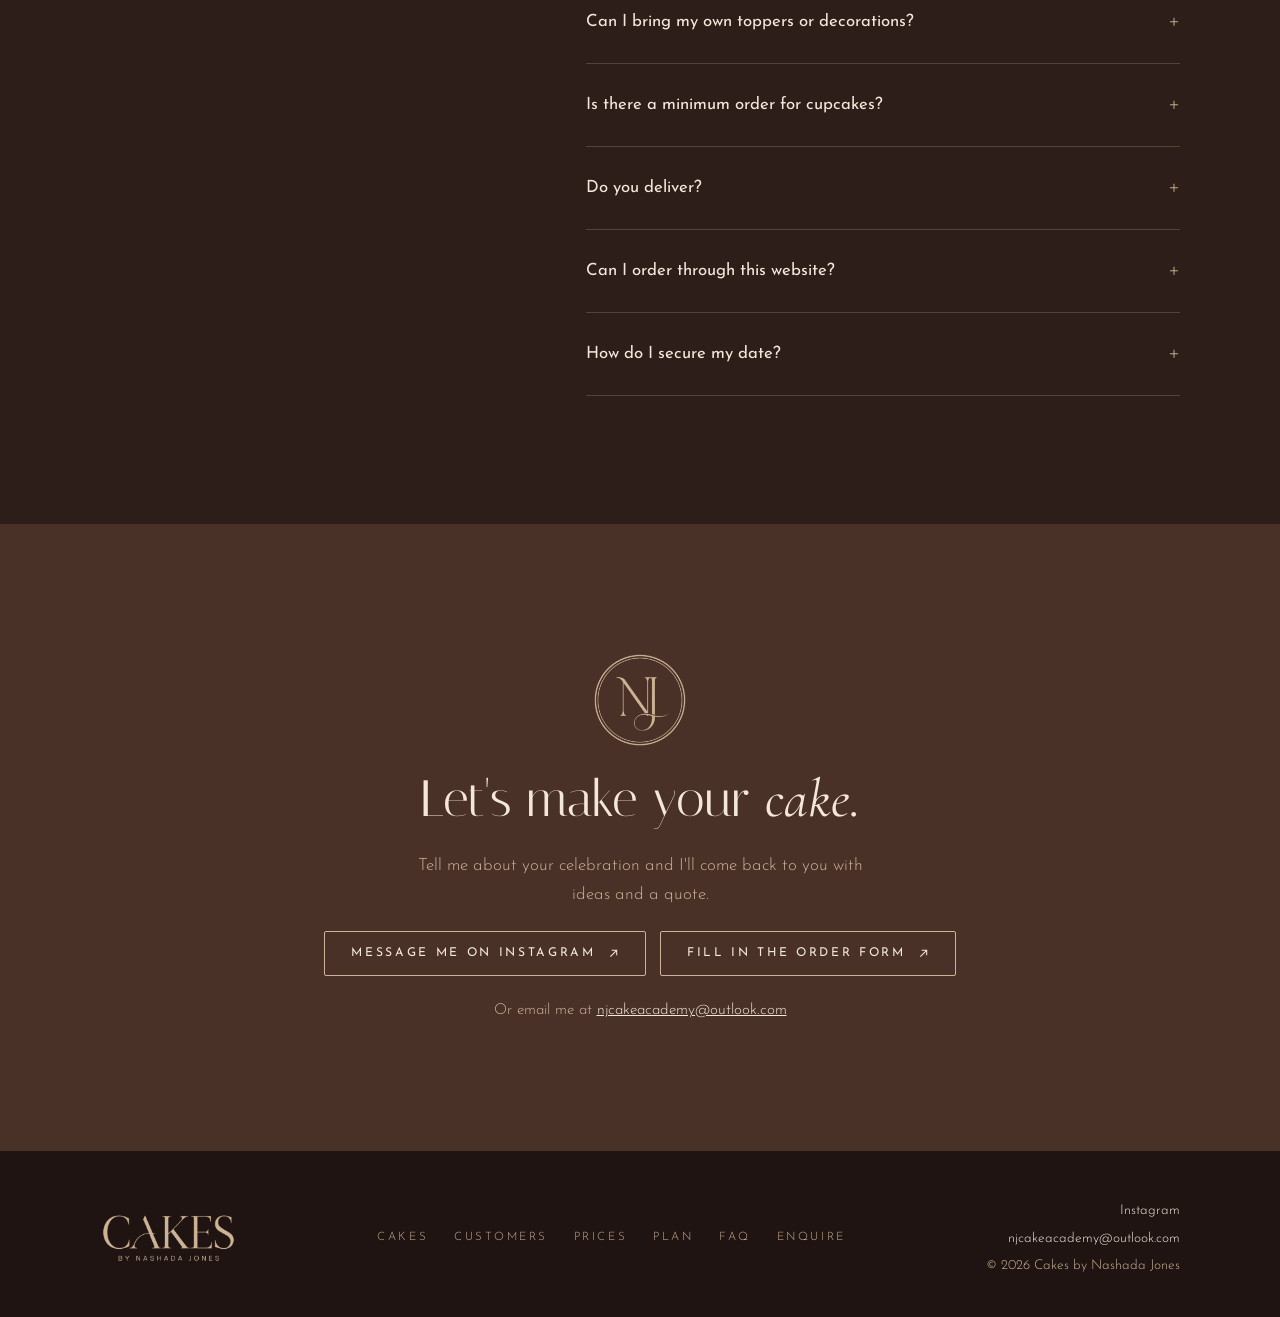
==== commit 447826a2: "Blend the Christmas section into the page Same chocolate background with a soft burgundy glow instea" ====
--- a/index.html
+++ b/index.html
@@ -108,26 +108,29 @@
 @media (max-width: 700px) { .intro { grid-template-columns: 1fr; } }
 .statement { max-width: 760px; margin: clamp(64px, 9vw, 112px) auto 0; text-align: center; font-family: var(--script); font-style: italic; font-size: clamp(1.7rem, 3.2vw, 2.4rem); line-height: 1.35; color: var(--accent); }
 
-/* Christmas collection */
-.xmas { background: linear-gradient(180deg, #4A121D, #5E1A26 60%, #4A121D); color: #F5E2DD; }
-.xmas .eyebrow { color: #E8CFA8; }
-.xmas .head p:not(.eyebrow) { color: #E9CBC6; }
-.xmas-grid { display: grid; grid-template-columns: 1.1fr 1fr; gap: clamp(24px, 4vw, 48px); align-items: center; }
-.xmas-pics { display: grid; grid-template-columns: 1fr 1fr; gap: 12px; }
-.xmas-pics img { width: 100%; aspect-ratio: 3 / 4; object-fit: cover; border-radius: 4px; }
-.xmas-pics img:last-child { margin-top: 36px; }
-.xmas-info { display: grid; gap: 20px; min-width: 0; }
-.xmas-boxes { display: grid; grid-template-columns: 1fr 1fr; gap: 12px; }
-.xmas-box { border: 1px solid rgba(232,207,168,.45); border-radius: 4px; padding: 18px; display: grid; gap: 2px; }
-.xmas-box span { font-size: .72rem; letter-spacing: .2em; text-transform: uppercase; color: #E9CBC6; }
-.xmas-box b { font-family: var(--display); font-weight: 400; font-size: 2.4rem; line-height: 1; color: #F5E2DD; }
-.xmas-dates .xmas-box b { font-size: 1.7rem; }
+/* Christmas collection: same chocolate page, with a soft burgundy glow that fades in and out (no hard edges) */
+.xmas { position: relative; isolation: isolate; }
+.xmas::before { content: ""; position: absolute; inset: 0; z-index: -1; pointer-events: none;
+  background: radial-gradient(ellipse 60% 55% at 30% 50%, rgba(126,38,56,.42), rgba(94,26,38,.18) 45%, transparent 75%); }
+.xmas-grid { display: grid; grid-template-columns: 1.05fr 1fr; gap: clamp(32px, 6vw, 88px); align-items: center; }
+.xmas-pics { display: grid; grid-template-columns: 1fr 1fr; gap: 16px; }
+.xmas-pics img { width: 100%; aspect-ratio: 4 / 5; object-fit: cover; }
+.xmas-pics img:last-child { margin-top: 48px; }
+.xmas-info { display: grid; gap: 22px; min-width: 0; }
+.xmas .eyebrow em { font-style: normal; color: #D9A3AE; }
+.xmas-boxes { display: grid; grid-template-columns: 1fr 1fr; border-top: 1px solid var(--line); }
+.xmas-box { padding: 16px 0; display: grid; gap: 4px; border-bottom: 1px solid var(--line); }
+.xmas-box + .xmas-box { padding-left: 20px; border-left: 1px solid var(--line); }
+.xmas-box span { font-size: .7rem; letter-spacing: .22em; text-transform: uppercase; color: var(--muted); }
+.xmas-box b { font-family: var(--display); font-weight: 400; font-size: 2.2rem; line-height: 1; }
+.xmas-dates { border-top: 0; }
+.xmas-dates .xmas-box b { font-size: 1.45rem; }
 .xmas-flav { display: flex; flex-wrap: wrap; gap: 8px; }
-.xmas-flav span { border: 1px solid rgba(232,207,168,.45); border-radius: 999px; padding: 6px 14px; font-size: .88rem; }
-.xmas .btn--solid { background: #E8CFA8; border-color: #E8CFA8; color: #4A121D; justify-self: start; }
-.xmas .btn--solid[aria-disabled="true"] { opacity: .75; pointer-events: none; }
-.xmas-note { font-size: .9rem; color: #E9CBC6; }
-@media (max-width: 820px) { .xmas-grid { grid-template-columns: 1fr; } }
+.xmas-flav span { border: 1px solid var(--line); border-radius: 999px; padding: 6px 14px; font-size: .85rem; color: var(--muted); }
+.xmas .btn--solid { justify-self: start; }
+.xmas .btn--solid[aria-disabled="true"] { opacity: .7; pointer-events: none; }
+.xmas-note { font-size: .9rem; color: var(--muted); }
+@media (max-width: 820px) { .xmas-grid { grid-template-columns: 1fr; } .xmas::before { background: radial-gradient(ellipse 90% 45% at 50% 30%, rgba(126,38,56,.4), transparent 75%); } }
 
 /* Find your occasion */
 .row-head { display: flex; flex-wrap: wrap; justify-content: space-between; align-items: flex-end; gap: 20px; margin-bottom: clamp(36px, 5vw, 52px); }
@@ -381,7 +384,7 @@
       </div>
       <div class="xmas-info">
         <div class="head" style="margin-bottom:0">
-          <p class="eyebrow">The Christmas collection</p>
+          <p class="eyebrow">The Christmas collection <em>&#10052;</em></p>
           <h2>Christmas <em>cupcakes.</em></h2>
           <p>Hand-piped in festive red, cream and green, finished with berries, pine cones, leaves and gold details.</p>
         </div>
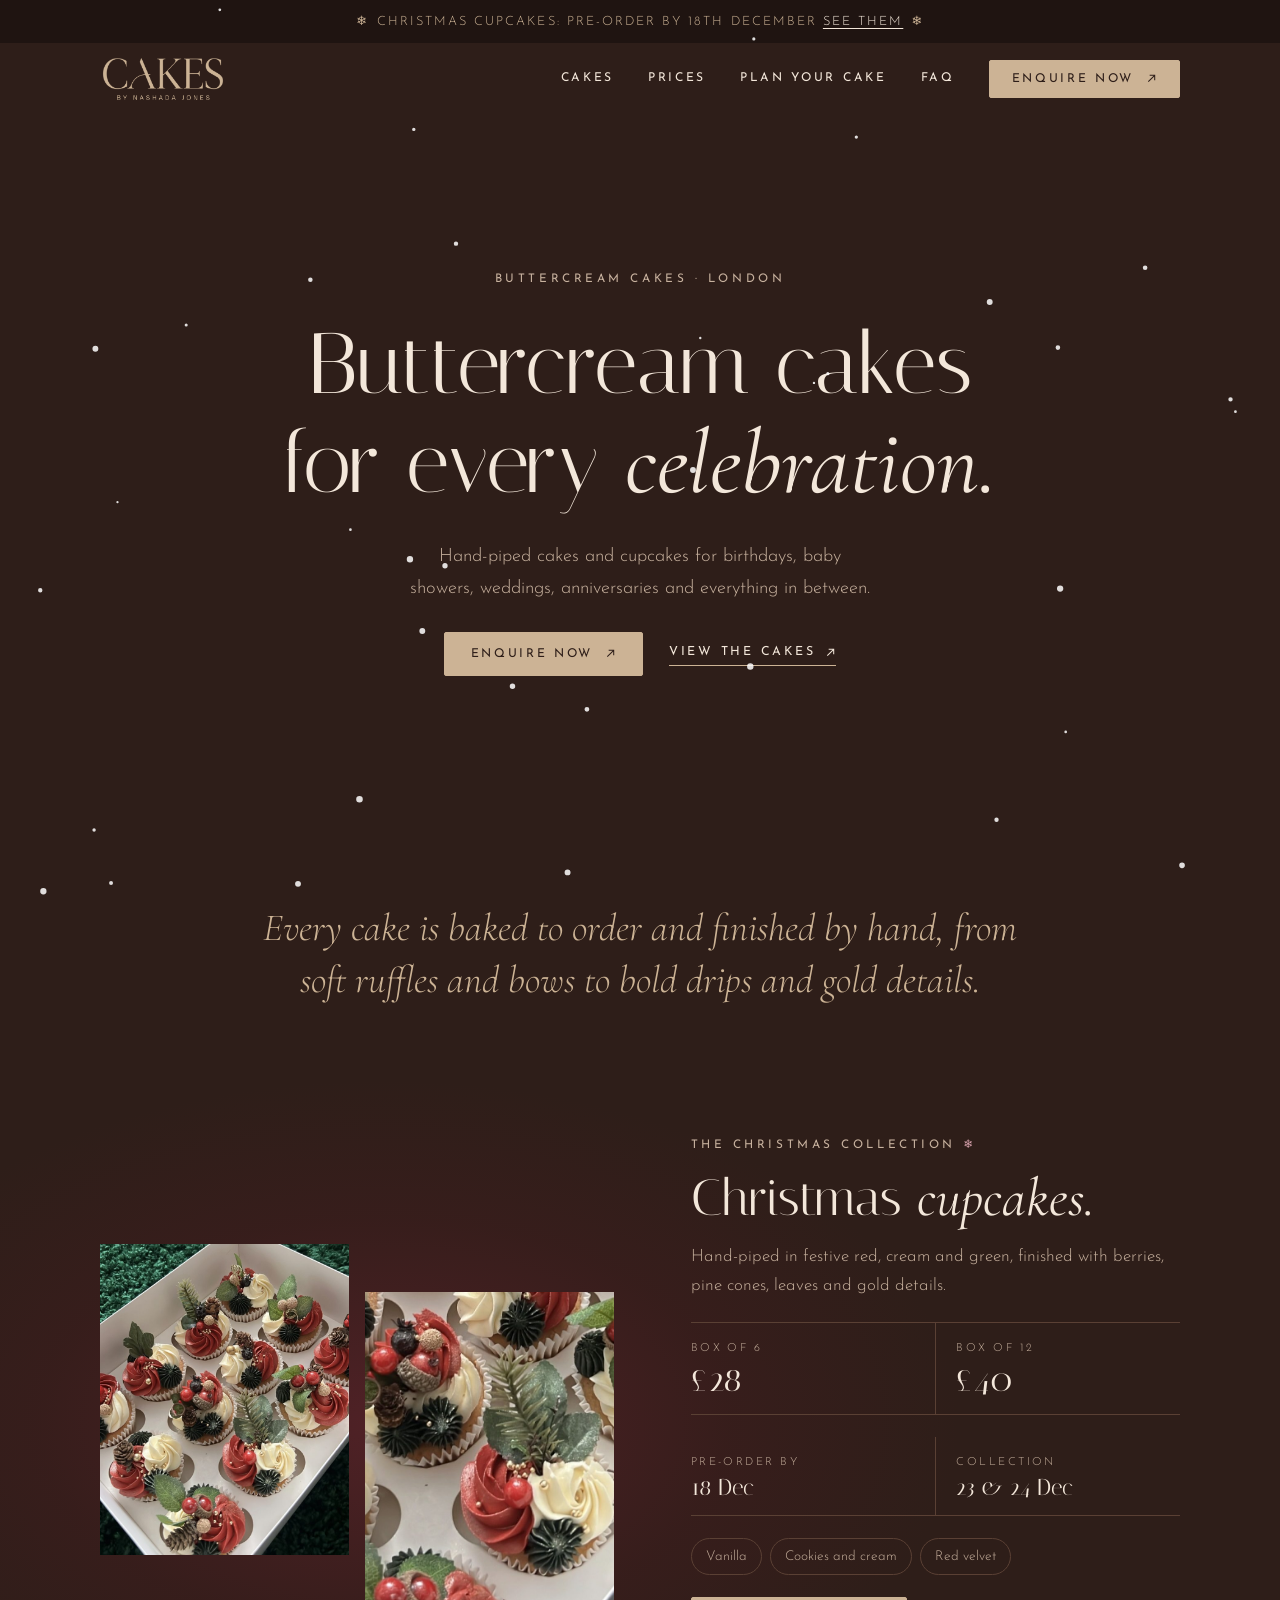
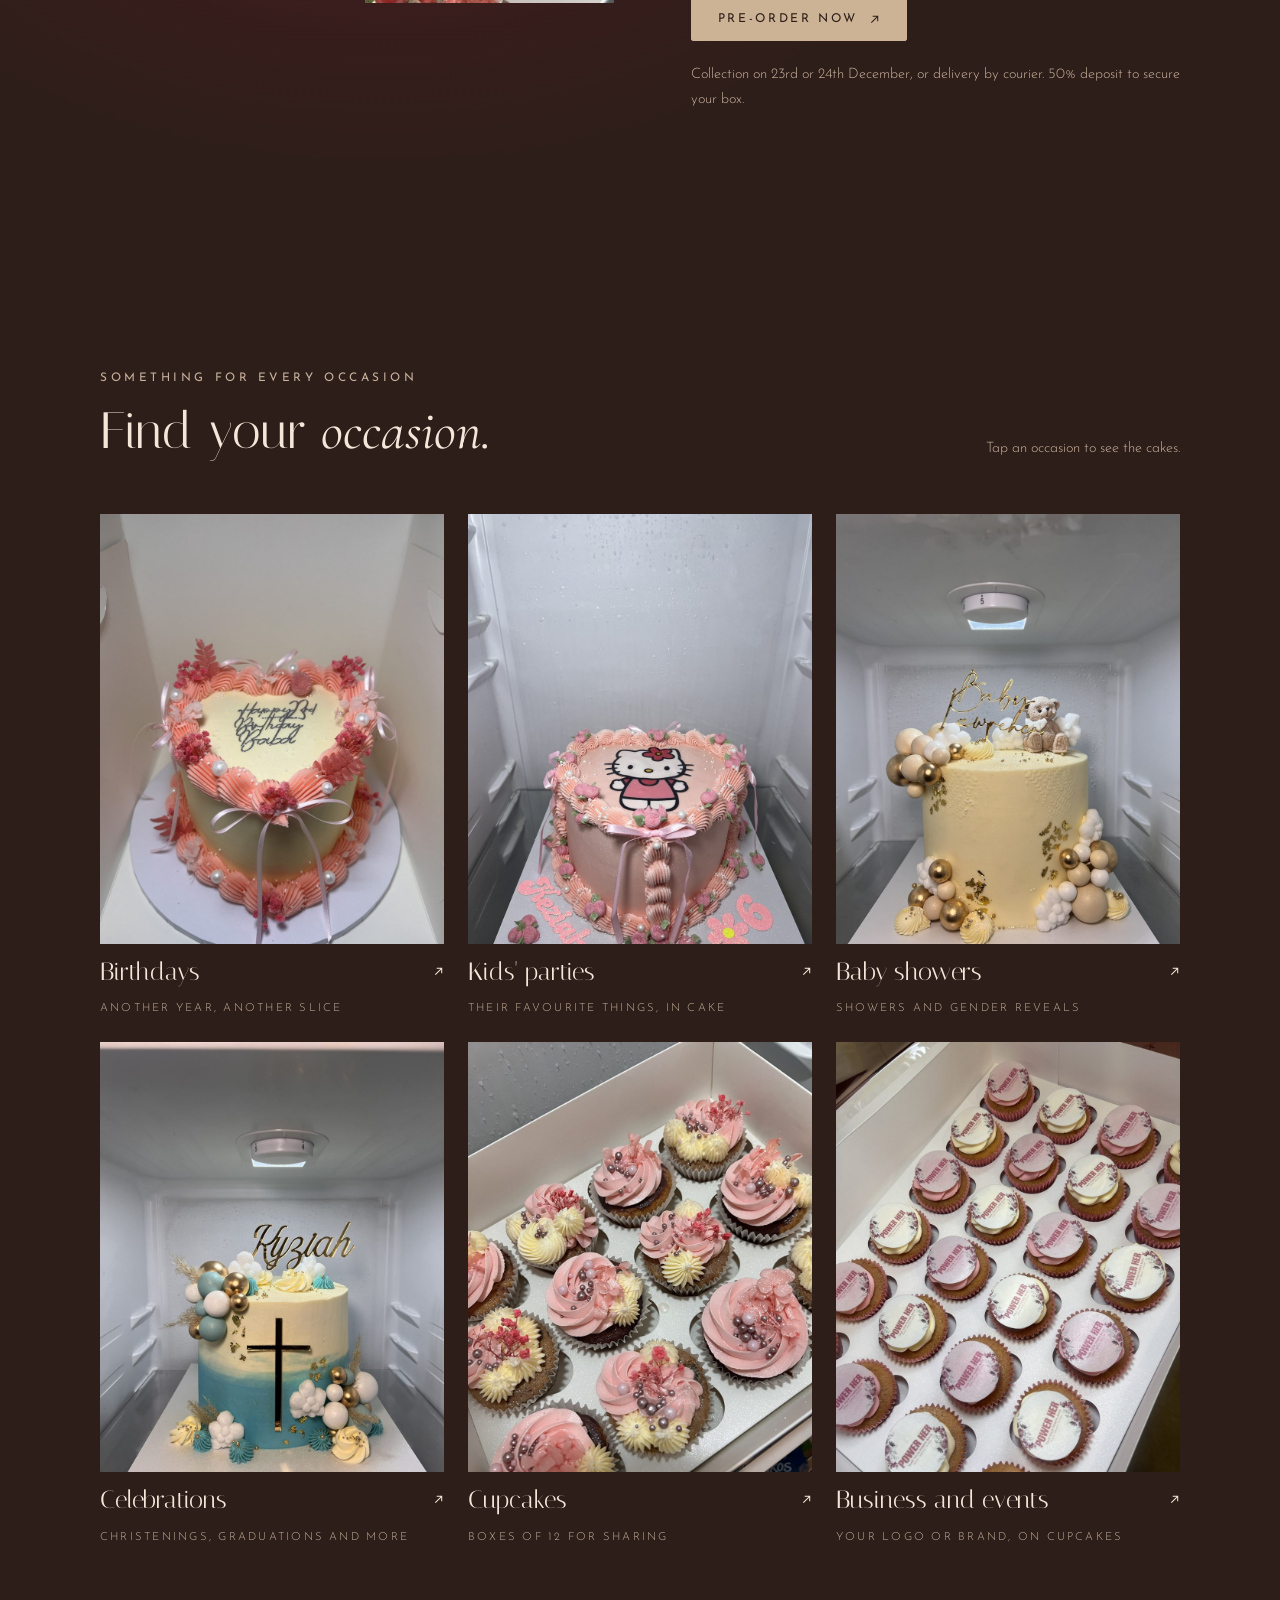
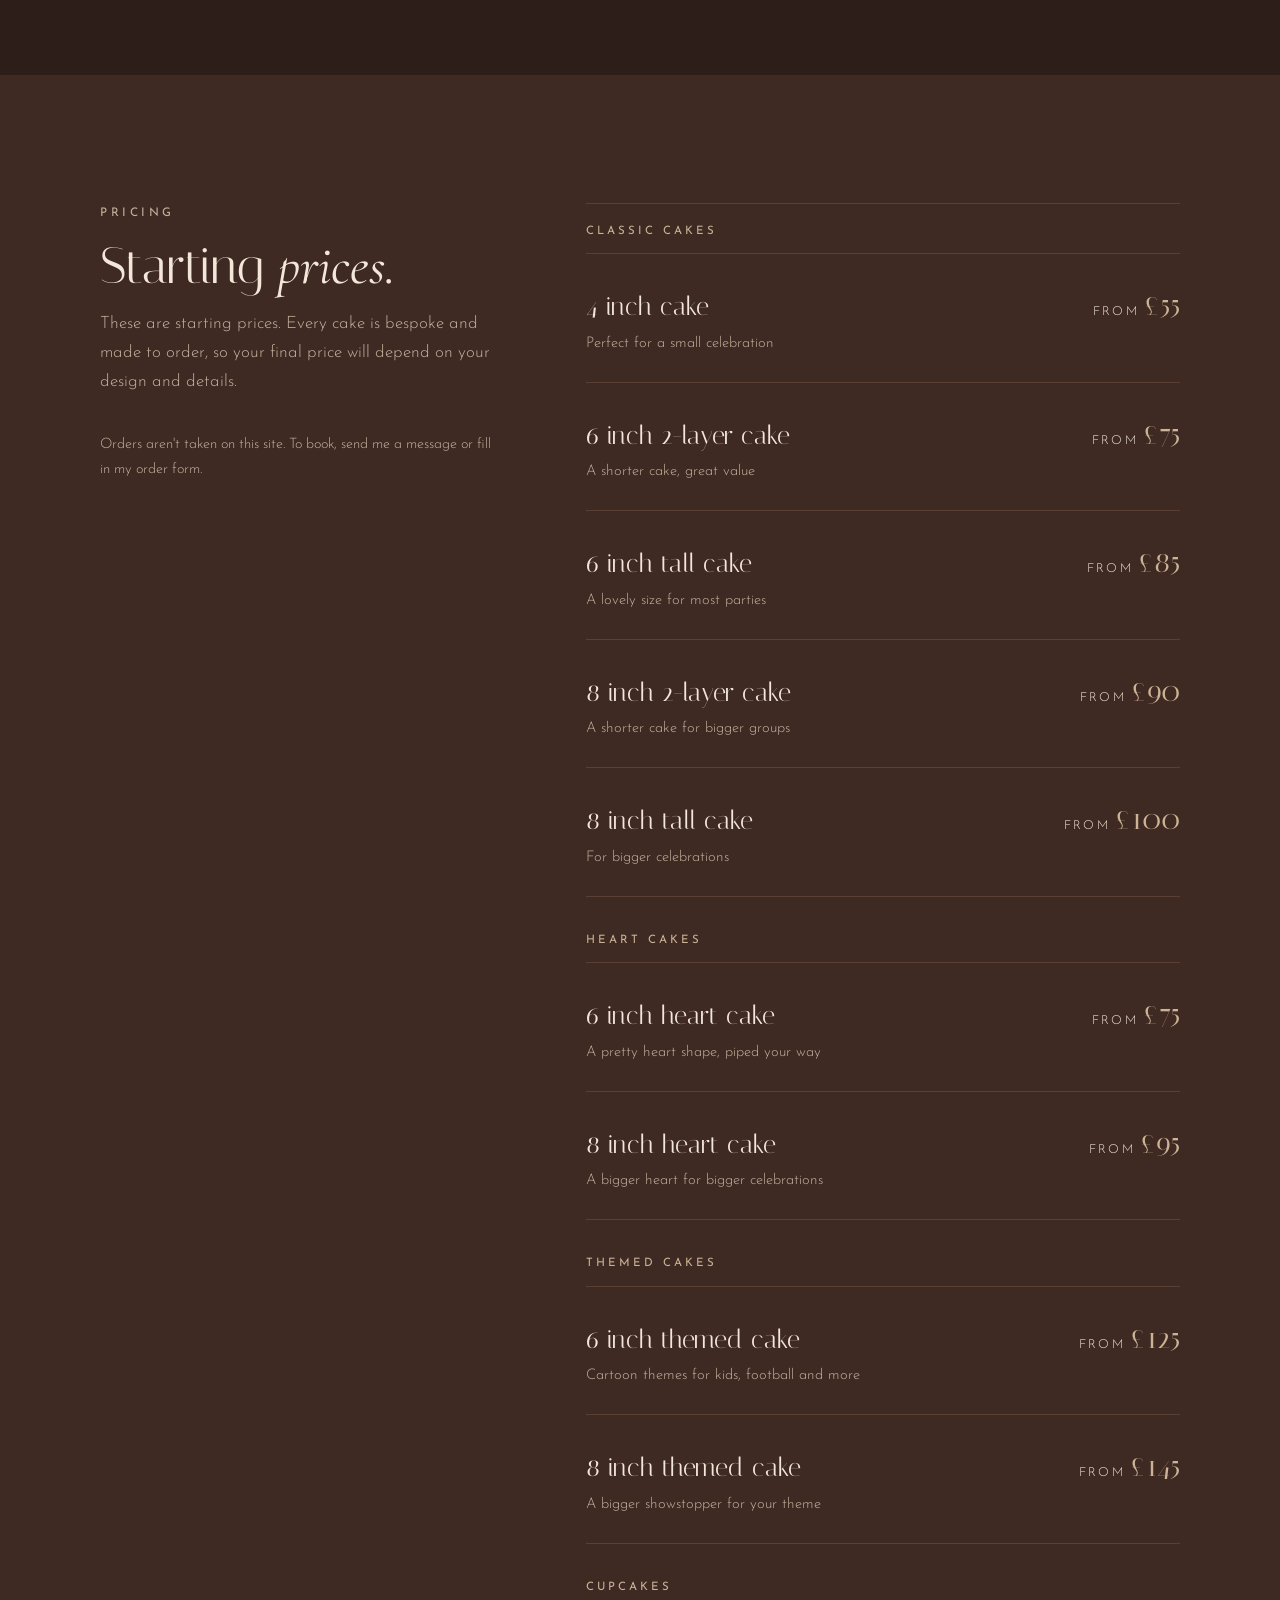
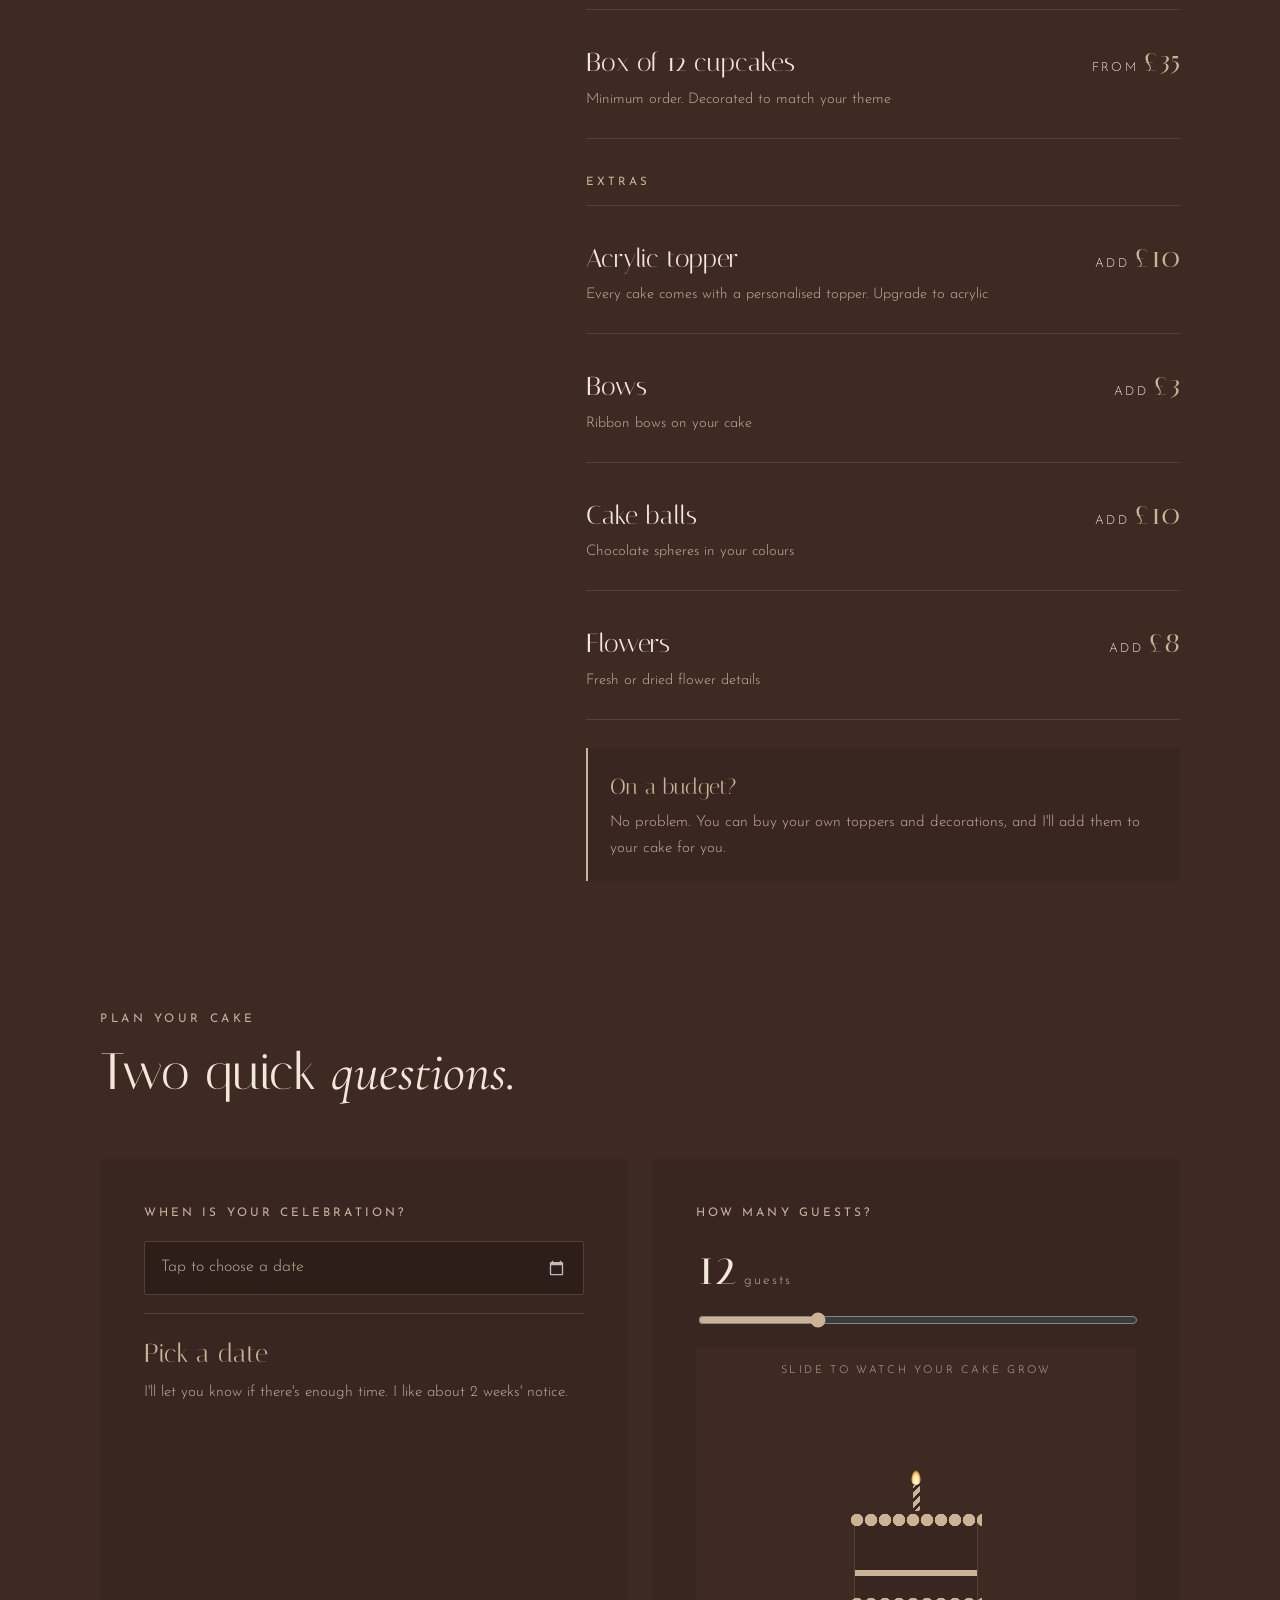
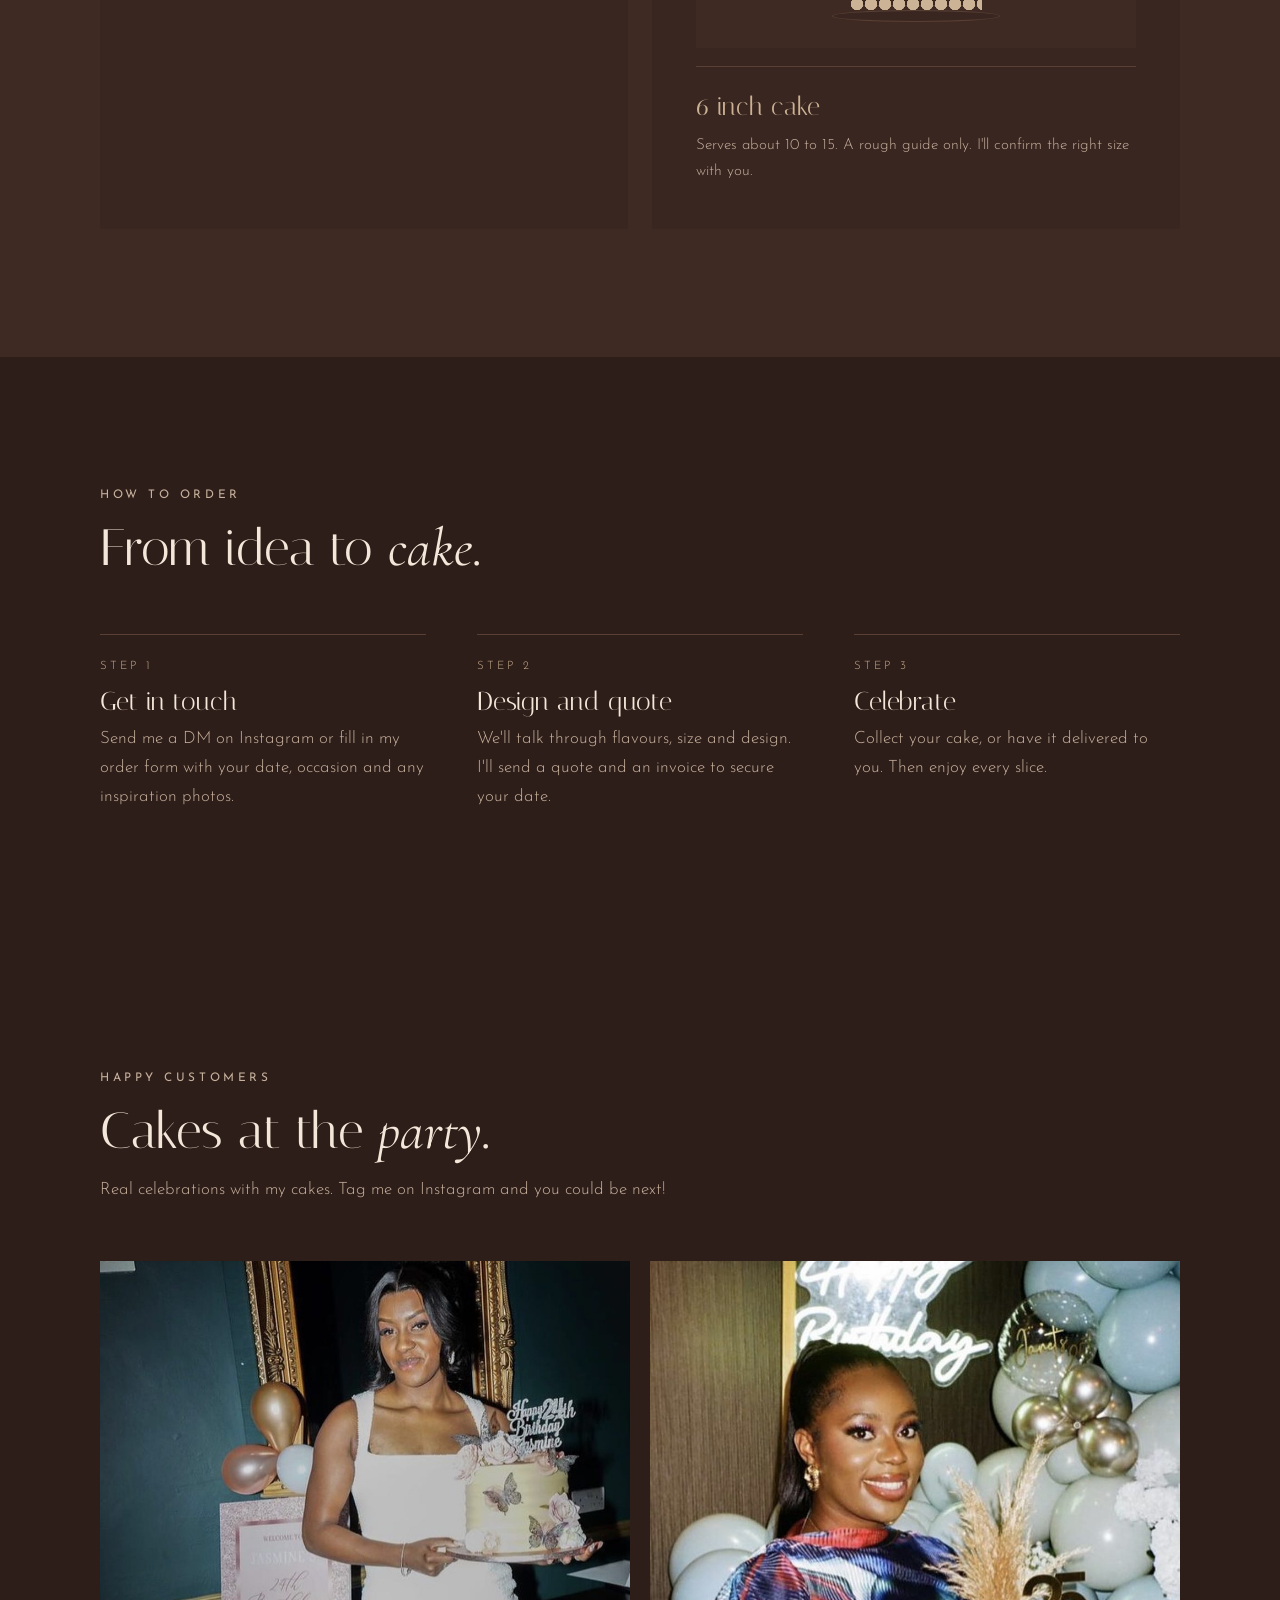
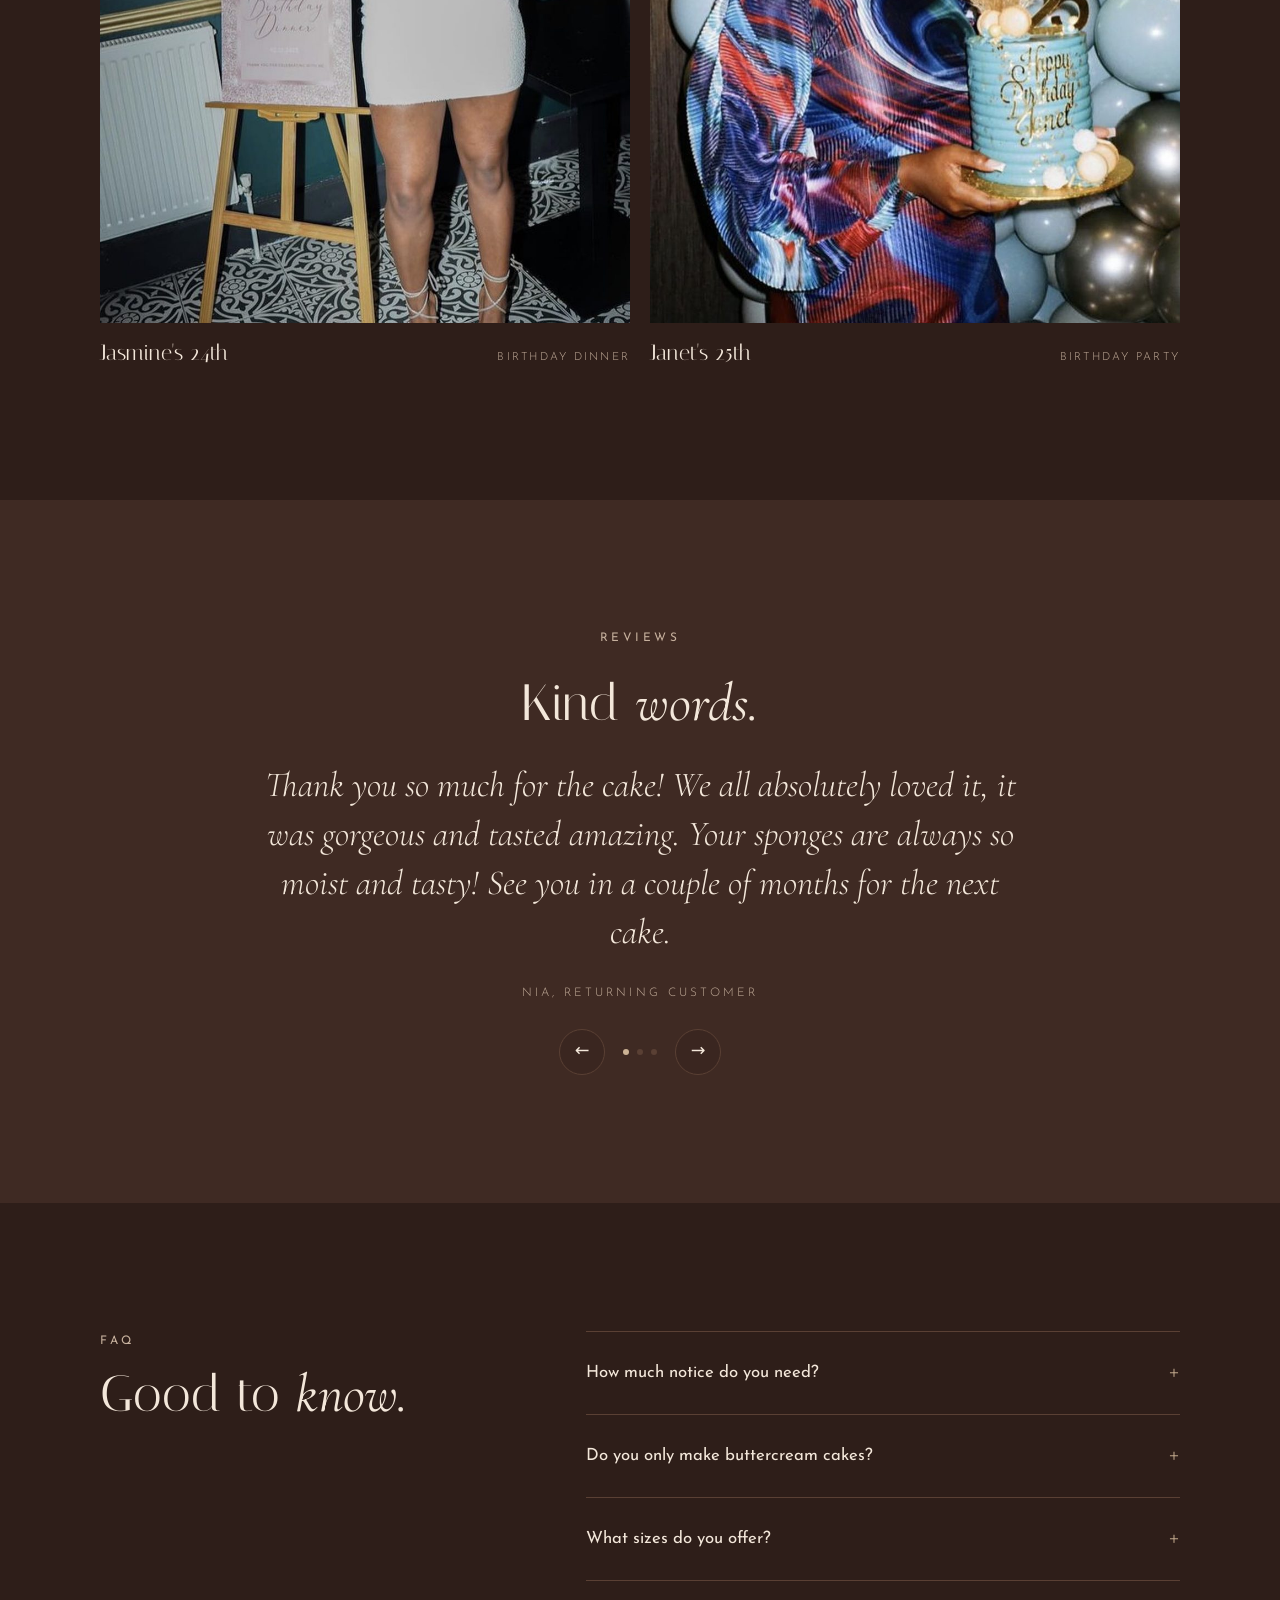
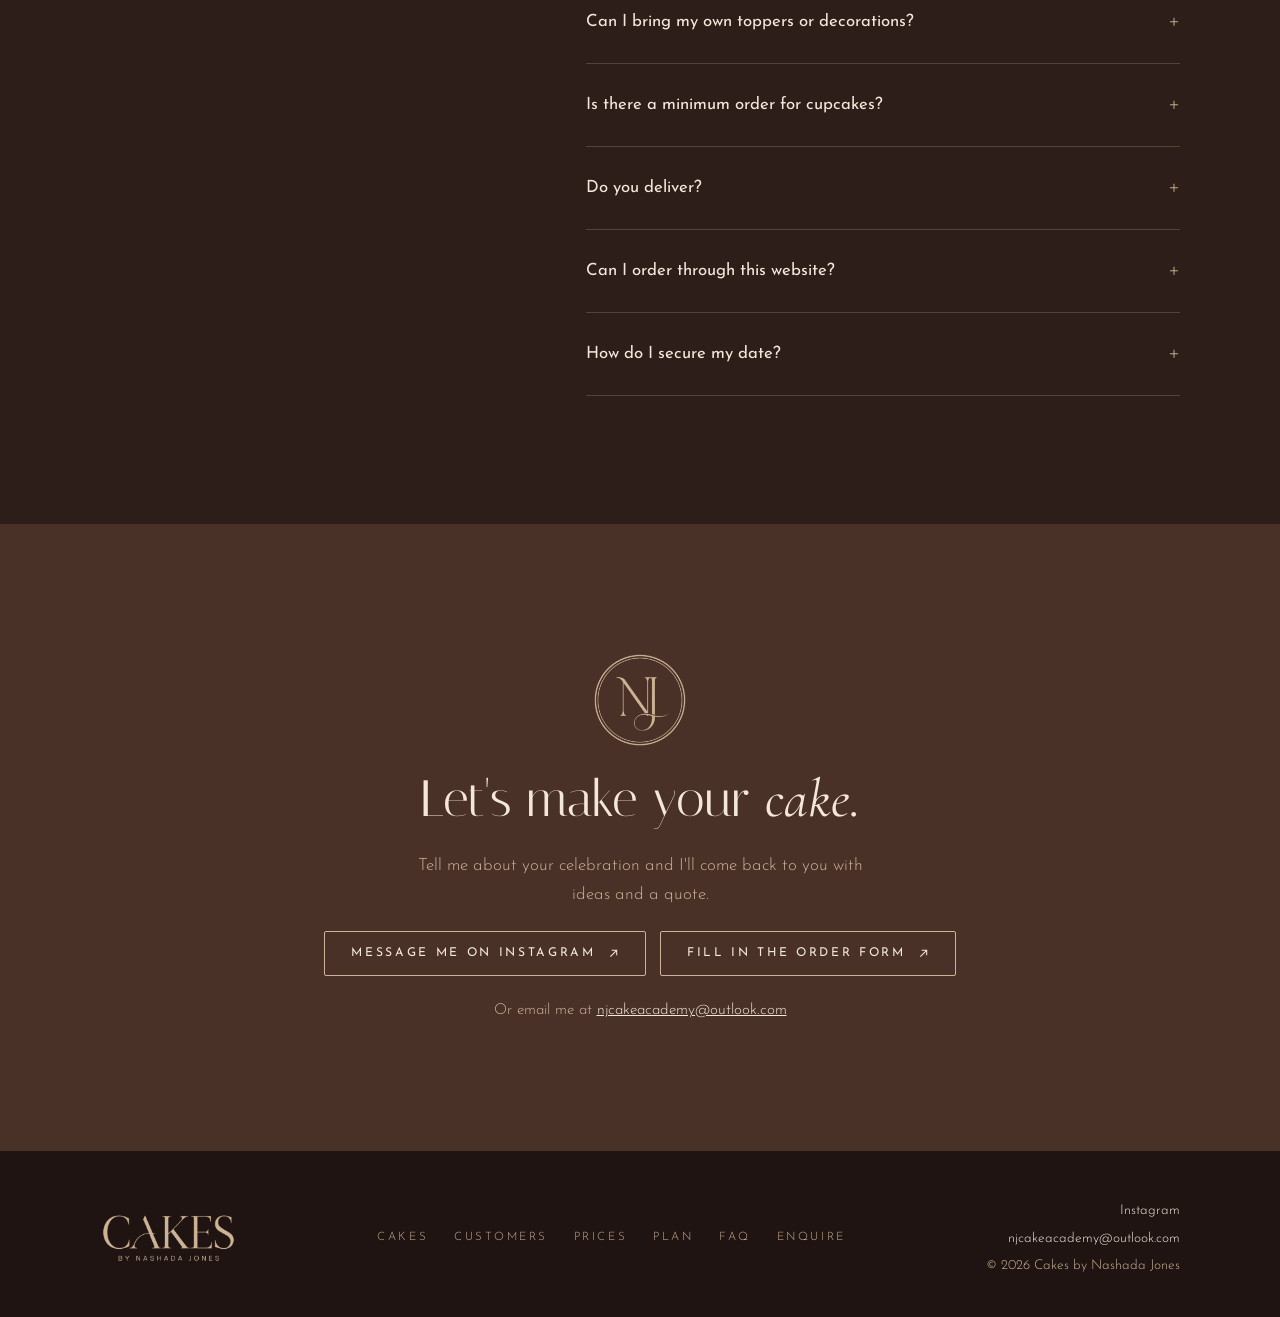
==== commit 55fb4fcb: "Christmas box of 6 is £28 Co-Authored-By: Claude Opus 5.5 <noreply@anthropic.com> Claude-Session: ht" ====
--- a/index.html
+++ b/index.html
@@ -389,7 +389,7 @@
           <p>Hand-piped in festive red, cream and green, finished with berries, pine cones, leaves and gold details.</p>
         </div>
         <div class="xmas-boxes">
-          <div class="xmas-box"><span>Box of 6</span><b>&pound;30</b></div>
+          <div class="xmas-box"><span>Box of 6</span><b>&pound;28</b></div>
           <div class="xmas-box"><span>Box of 12</span><b>&pound;40</b></div>
         </div>
         <div class="xmas-boxes xmas-dates"><div class="xmas-box"><span>Pre-order by</span><b>18 Dec</b></div><div class="xmas-box"><span>Collection</span><b>23 &amp; 24 Dec</b></div></div>
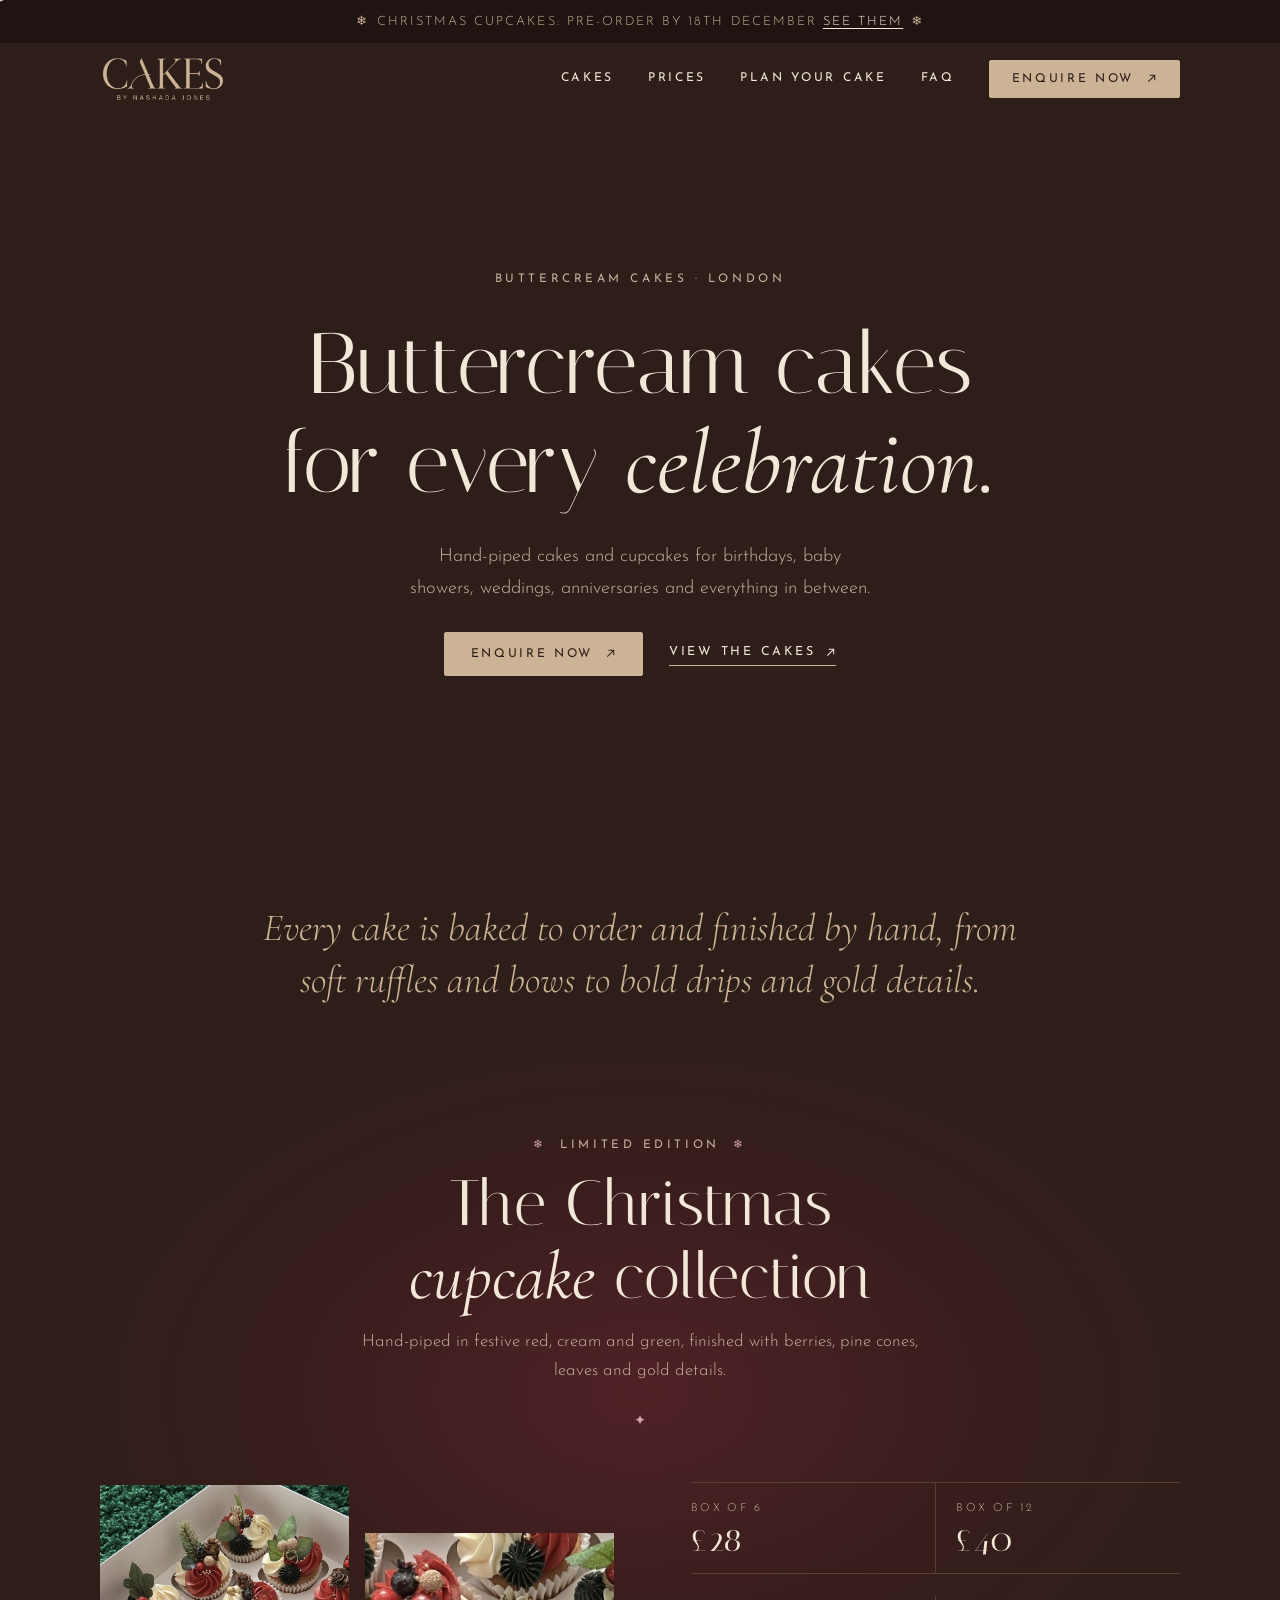
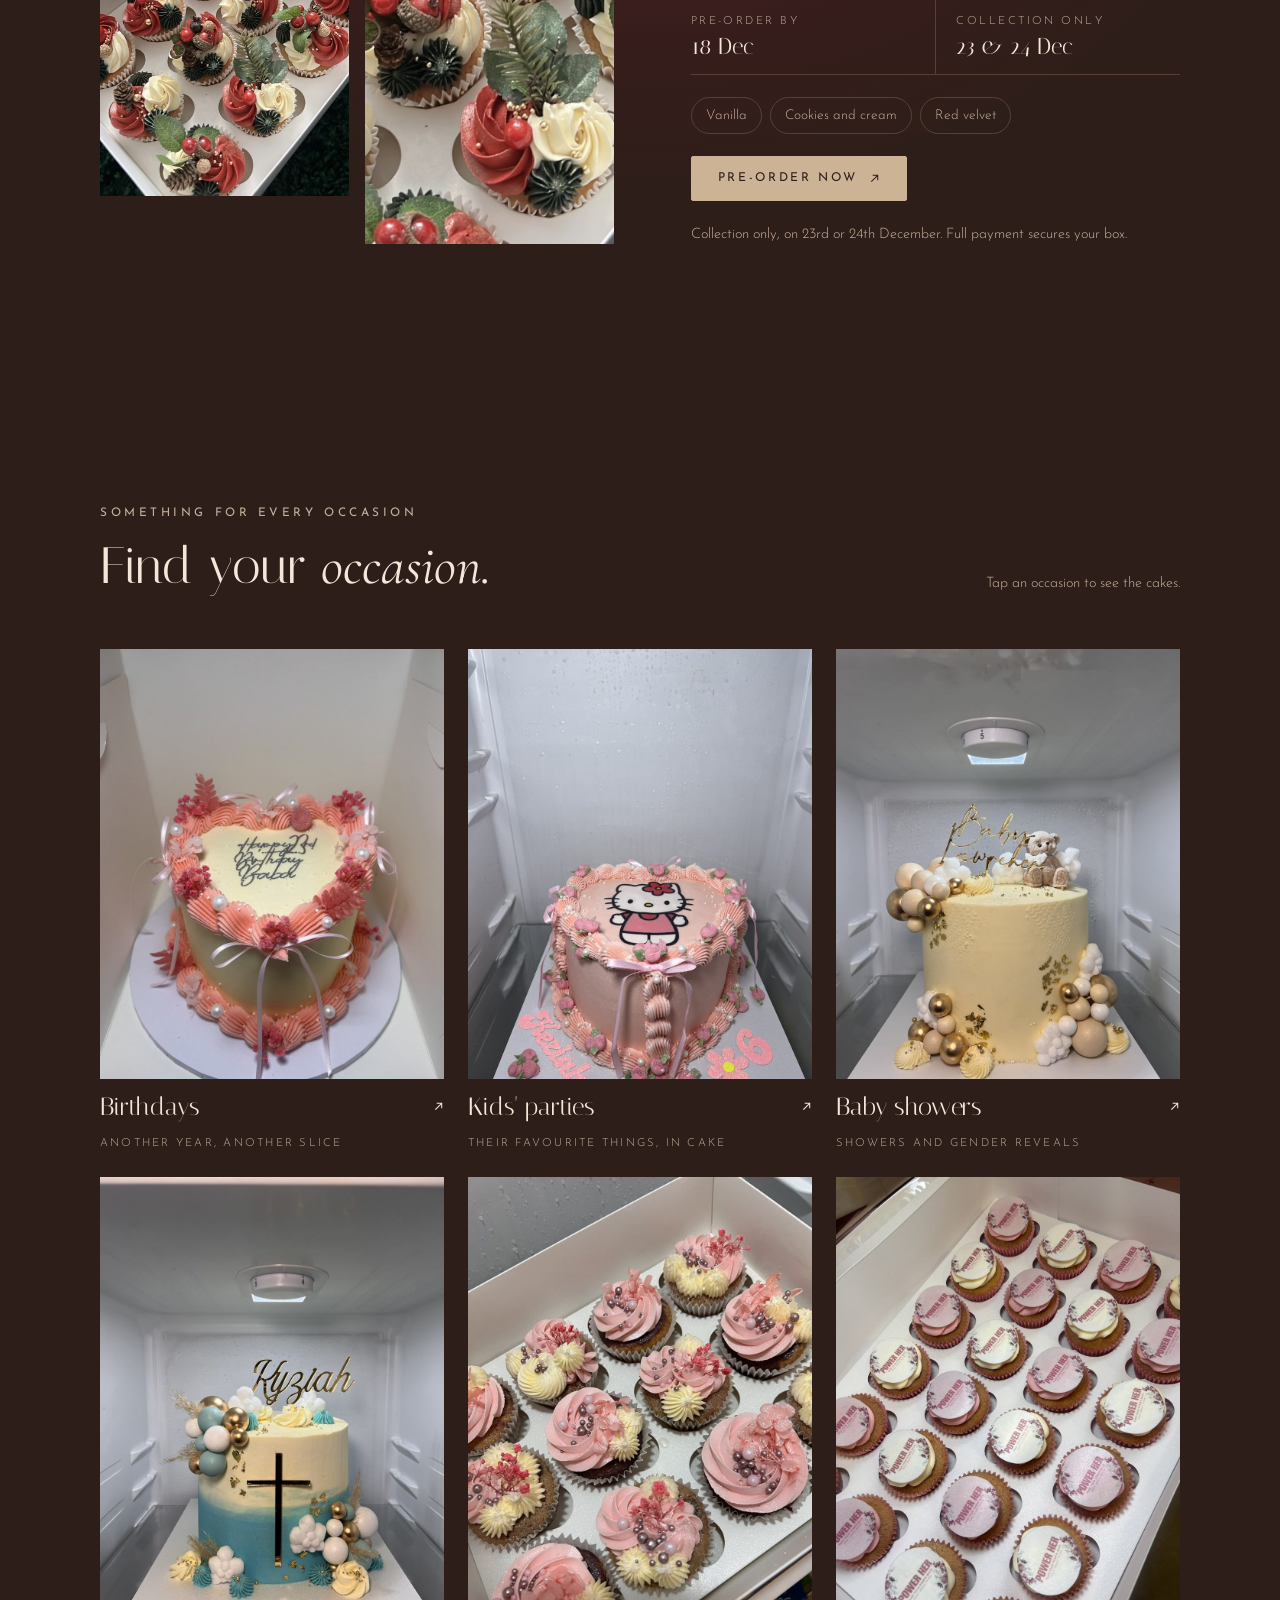
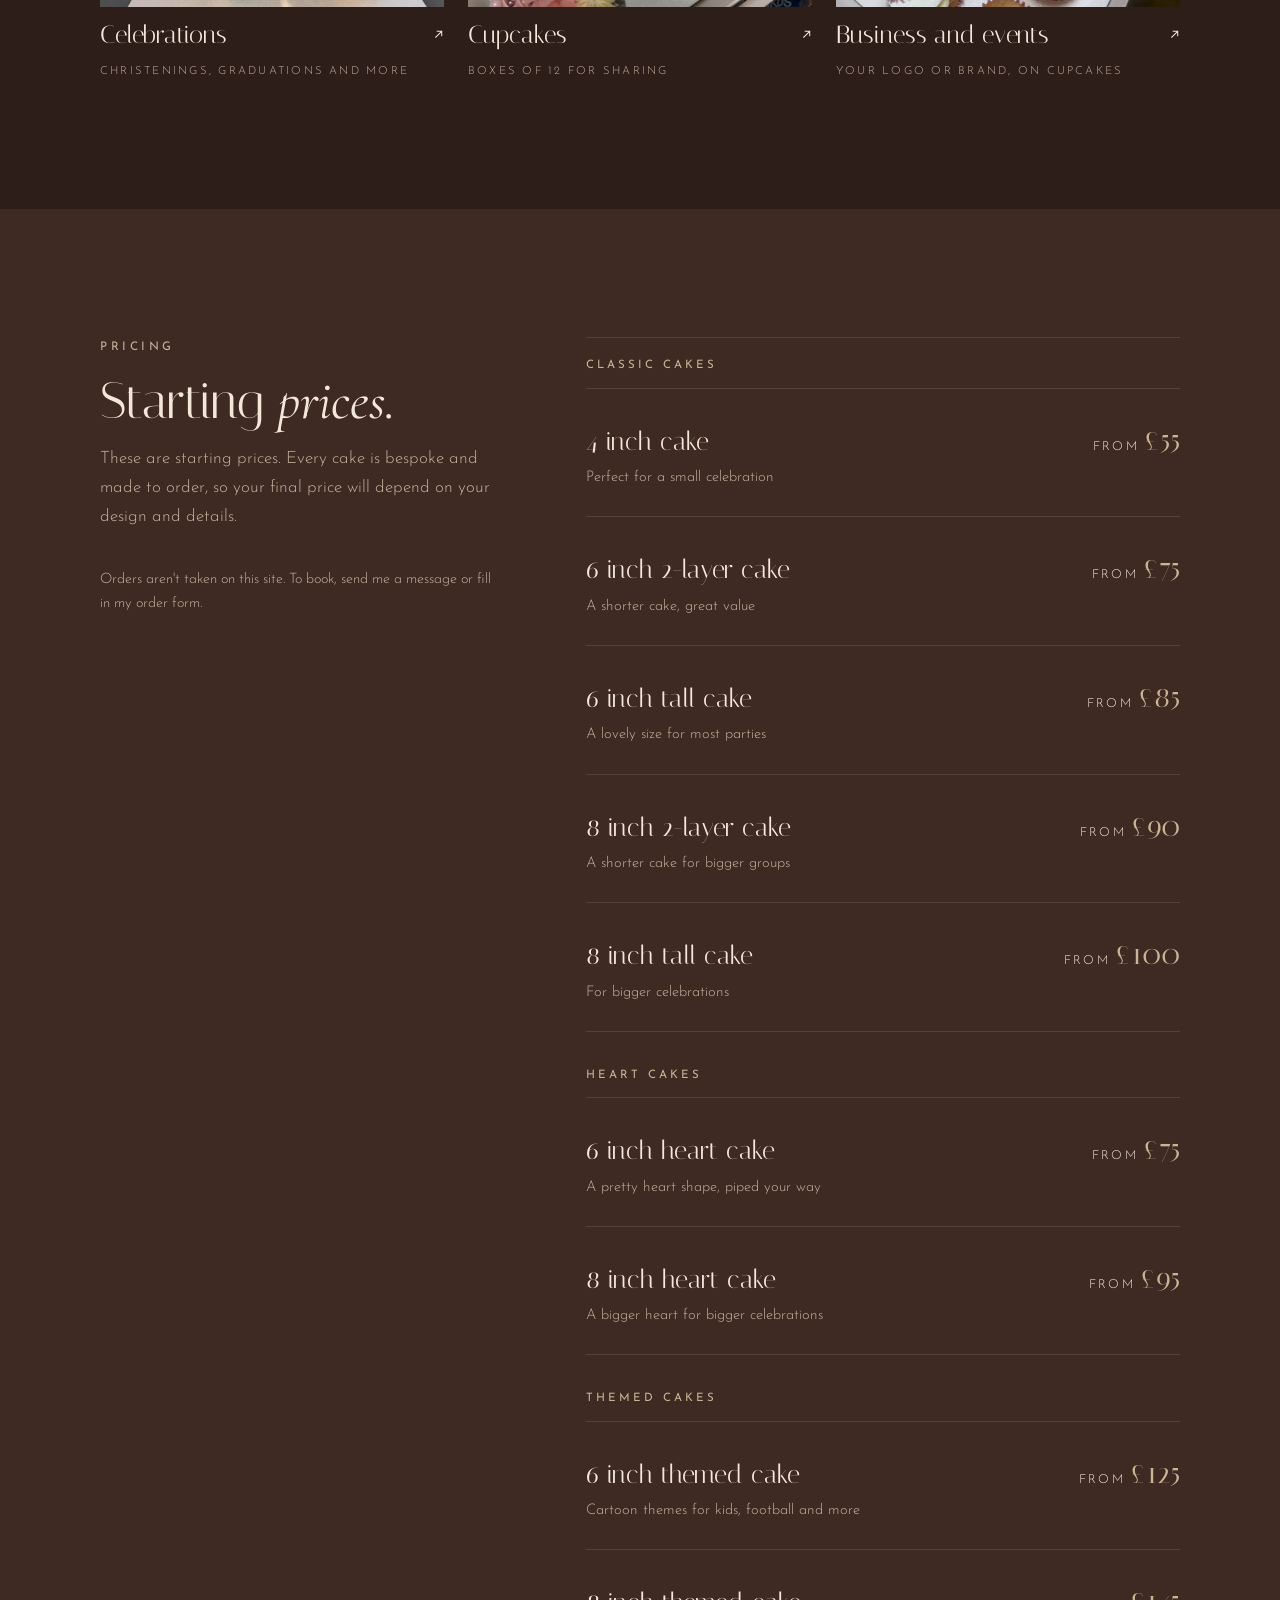
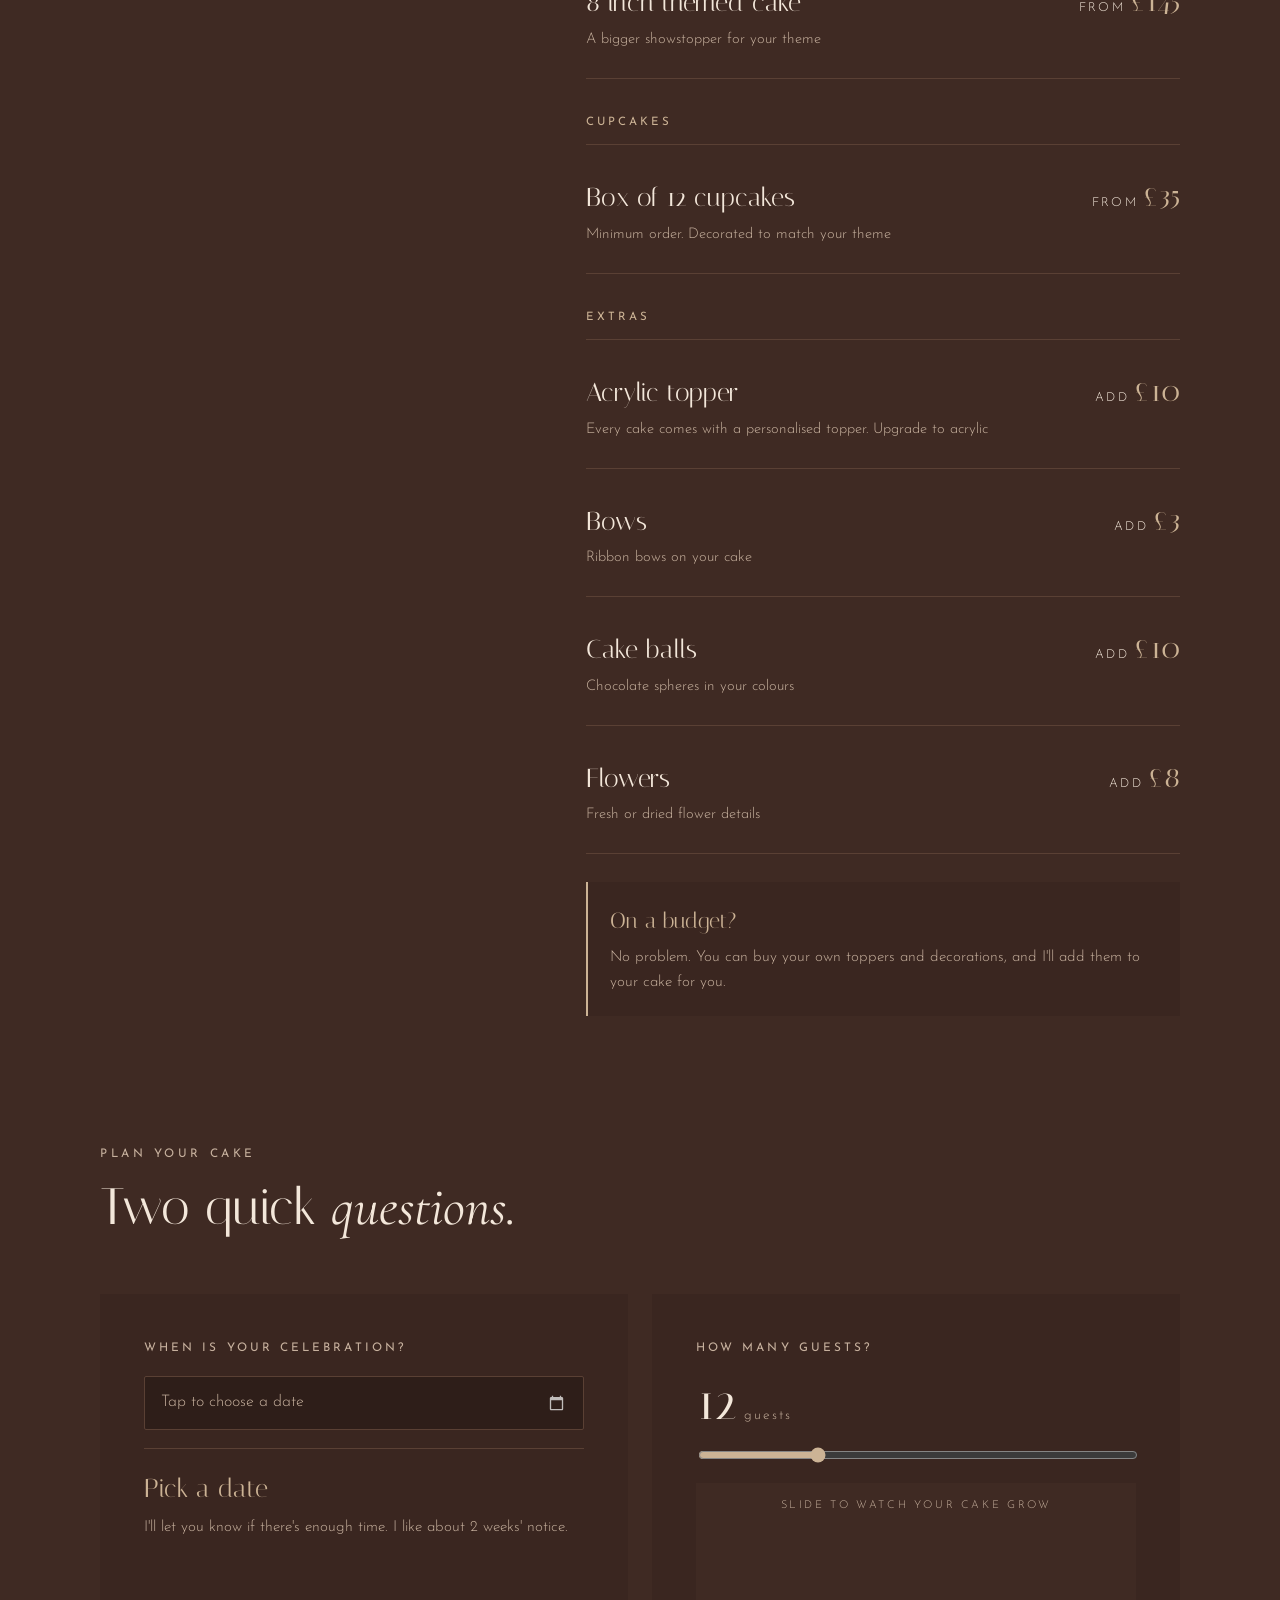
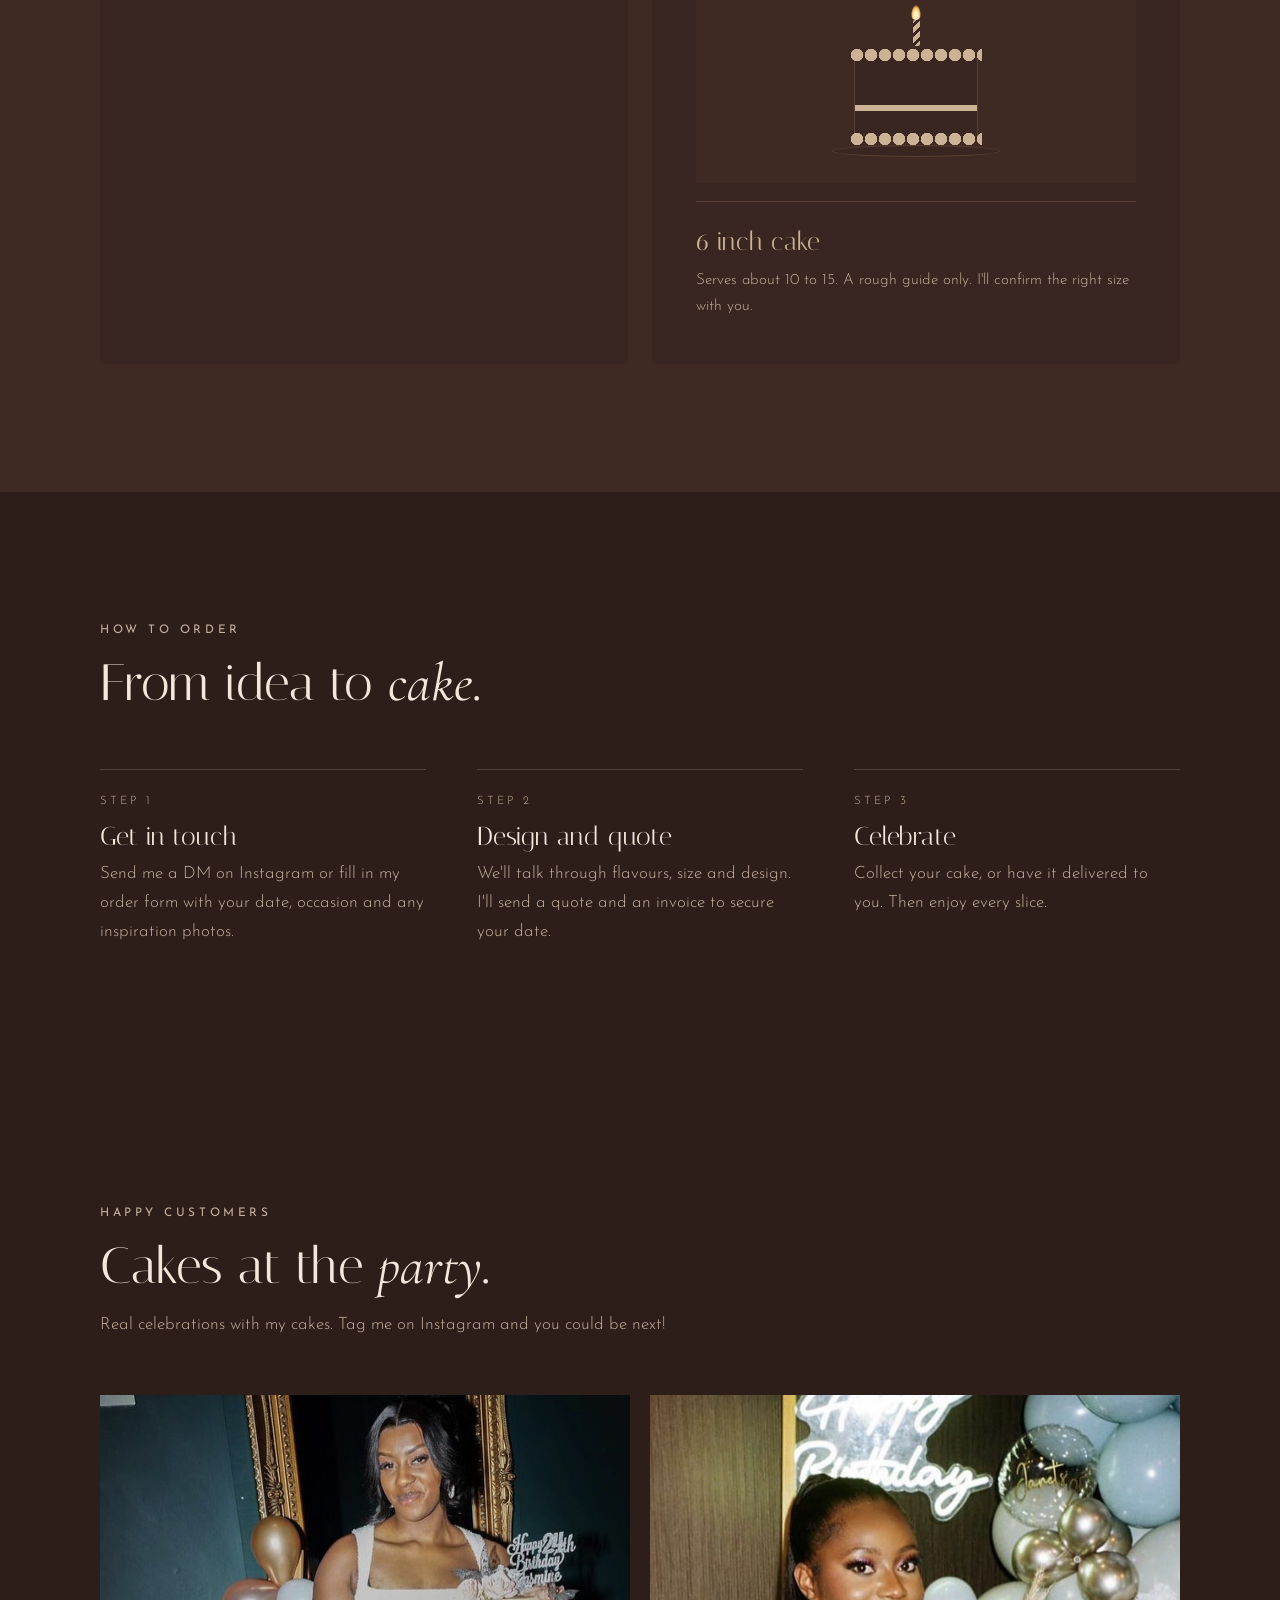
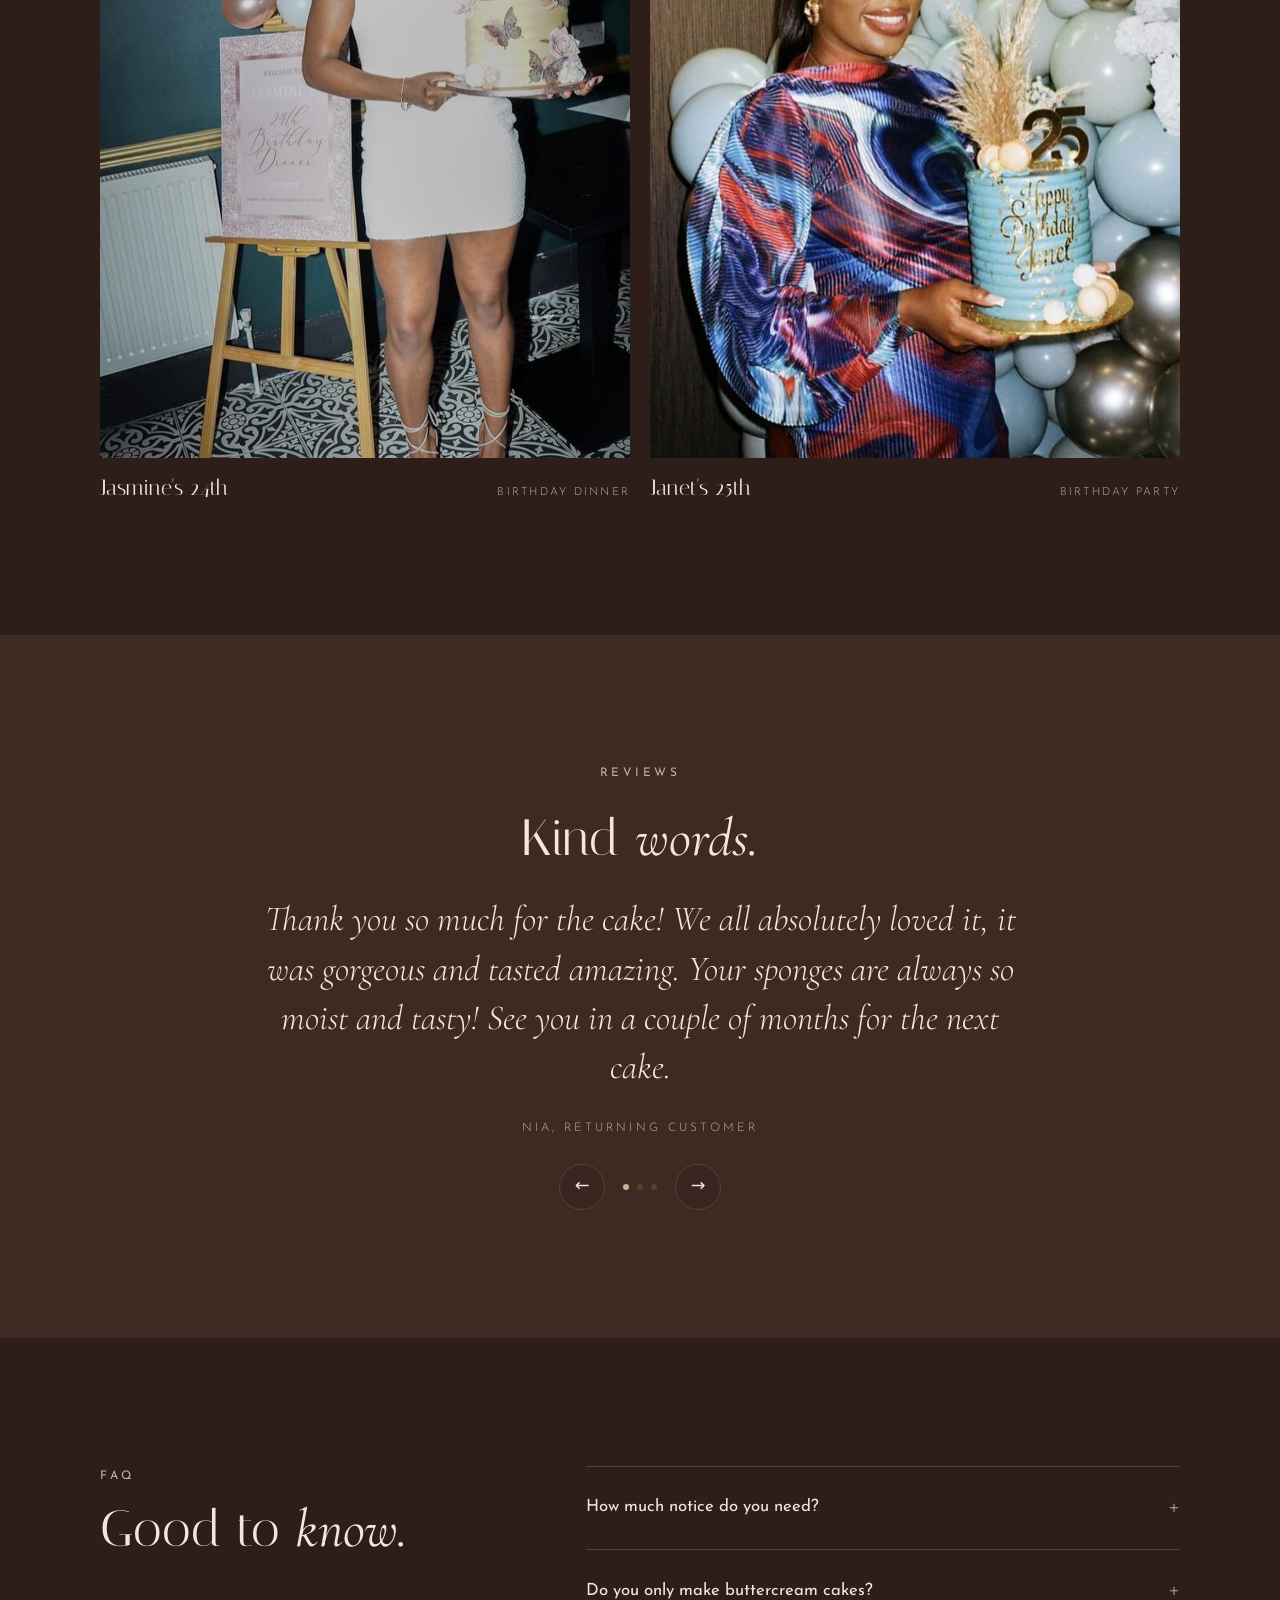
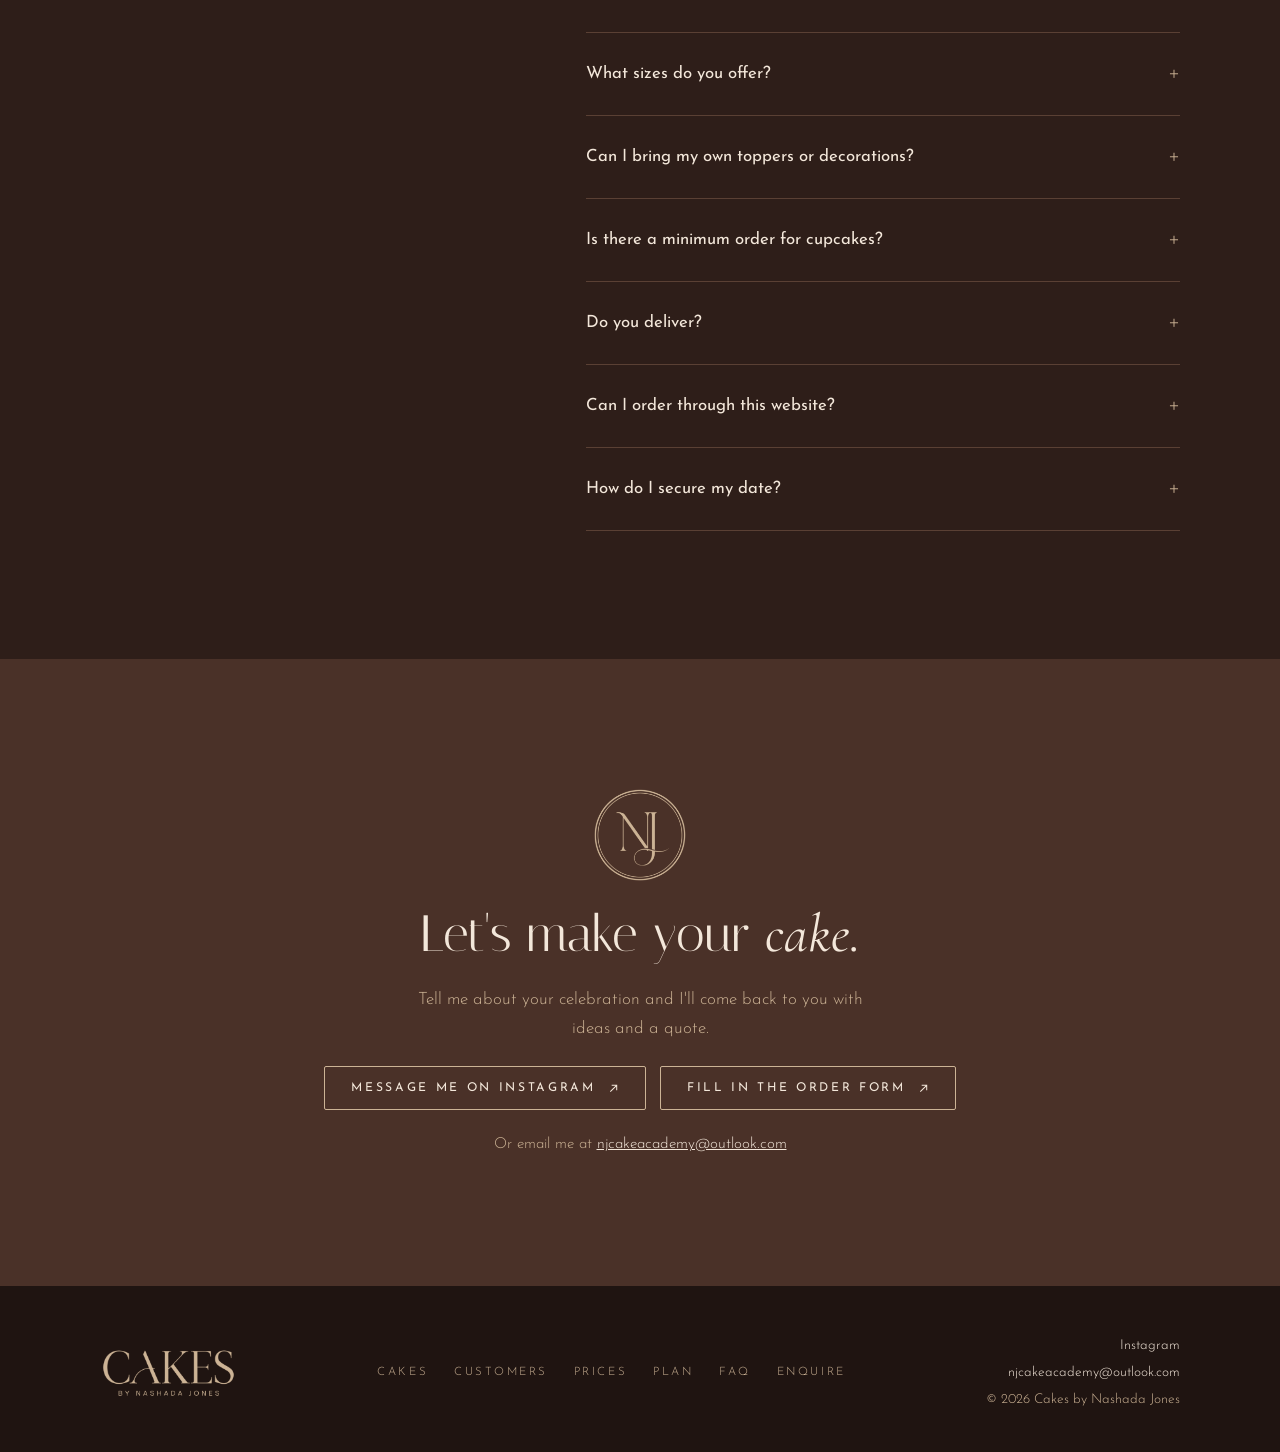
==== commit 74745ba5: "Christmas: title-first layout, collection only, paid in full - Section opens with 'The Christmas cup" ====
--- a/index.html
+++ b/index.html
@@ -111,7 +111,12 @@
 /* Christmas collection: same chocolate page, with a soft burgundy glow that fades in and out (no hard edges) */
 .xmas { position: relative; isolation: isolate; }
 .xmas::before { content: ""; position: absolute; inset: 0; z-index: -1; pointer-events: none;
-  background: radial-gradient(ellipse 60% 55% at 30% 50%, rgba(126,38,56,.42), rgba(94,26,38,.18) 45%, transparent 75%); }
+  background: radial-gradient(ellipse 65% 55% at 50% 40%, rgba(126,38,56,.42), rgba(94,26,38,.18) 45%, transparent 75%); }
+.xmas-head { text-align: center; display: grid; gap: 14px; justify-items: center; max-width: 720px; margin: 0 auto clamp(36px, 5vw, 56px); padding-bottom: clamp(28px, 4vw, 40px); position: relative; }
+.xmas-head::after { content: "\2726"; position: absolute; bottom: -.6em; left: 50%; transform: translateX(-50%); color: #D9A3AE; font-size: .9rem; padding: 0 14px; background: transparent; }
+.xmas-head h2 { font-size: clamp(2.5rem, 6vw, 4rem); }
+.xmas-head p:not(.eyebrow) { color: var(--muted); max-width: 52ch; }
+.xmas-head .eyebrow em { margin: 0 6px; }
 .xmas-grid { display: grid; grid-template-columns: 1.05fr 1fr; gap: clamp(32px, 6vw, 88px); align-items: center; }
 .xmas-pics { display: grid; grid-template-columns: 1fr 1fr; gap: 16px; }
 .xmas-pics img { width: 100%; aspect-ratio: 4 / 5; object-fit: cover; }
@@ -377,25 +382,27 @@
   </section>
 
   <section class="section xmas" id="christmas">
-    <div class="wrap xmas-grid">
-      <div class="xmas-pics">
-        <img src="assets/cakes/christmas-cupcakes-1.jpg" alt="Box of Christmas cupcakes piped in red, cream and green with berries, pine cones and gold pearls" loading="lazy">
-        <img src="assets/cakes/christmas-cupcakes-close.jpg" alt="Close-up of Christmas cupcakes with red and cream swirls, berries, pine cones and gold pearls" loading="lazy">
-      </div>
-      <div class="xmas-info">
-        <div class="head" style="margin-bottom:0">
-          <p class="eyebrow">The Christmas collection <em>&#10052;</em></p>
-          <h2>Christmas <em>cupcakes.</em></h2>
-          <p>Hand-piped in festive red, cream and green, finished with berries, pine cones, leaves and gold details.</p>
+    <div class="wrap">
+      <header class="xmas-head">
+        <p class="eyebrow"><em>&#10052;</em> Limited edition <em>&#10052;</em></p>
+        <h2>The Christmas <em>cupcake</em> collection</h2>
+        <p>Hand-piped in festive red, cream and green, finished with berries, pine cones, leaves and gold details.</p>
+      </header>
+      <div class="xmas-grid">
+        <div class="xmas-pics">
+          <img src="assets/cakes/christmas-cupcakes-1.jpg" alt="Box of Christmas cupcakes piped in red, cream and green with berries, pine cones and gold pearls" loading="lazy">
+          <img src="assets/cakes/christmas-cupcakes-close.jpg" alt="Close-up of Christmas cupcakes with red and cream swirls, berries, pine cones and gold pearls" loading="lazy">
         </div>
-        <div class="xmas-boxes">
-          <div class="xmas-box"><span>Box of 6</span><b>&pound;28</b></div>
-          <div class="xmas-box"><span>Box of 12</span><b>&pound;40</b></div>
+        <div class="xmas-info">
+          <div class="xmas-boxes">
+            <div class="xmas-box"><span>Box of 6</span><b>&pound;28</b></div>
+            <div class="xmas-box"><span>Box of 12</span><b>&pound;40</b></div>
+          </div>
+          <div class="xmas-boxes xmas-dates"><div class="xmas-box"><span>Pre-order by</span><b>18 Dec</b></div><div class="xmas-box"><span>Collection only</span><b>23 &amp; 24 Dec</b></div></div>
+          <div class="xmas-flav" aria-label="Flavours"><span>Vanilla</span><span>Cookies and cream</span><span>Red velvet</span></div>
+          <a class="btn btn--solid" id="xmasBtn" href="/order#christmas">Pre-order now <svg class="arr"><use href="#arr"/></svg></a>
+          <p class="xmas-note" id="xmasNote">Collection only, on 23rd or 24th December. Full payment secures your box.</p>
         </div>
-        <div class="xmas-boxes xmas-dates"><div class="xmas-box"><span>Pre-order by</span><b>18 Dec</b></div><div class="xmas-box"><span>Collection</span><b>23 &amp; 24 Dec</b></div></div>
-        <div class="xmas-flav" aria-label="Flavours"><span>Vanilla</span><span>Cookies and cream</span><span>Red velvet</span></div>
-        <a class="btn btn--solid" id="xmasBtn" href="/order#christmas">Pre-order now <svg class="arr"><use href="#arr"/></svg></a>
-        <p class="xmas-note" id="xmasNote">Collection on 23rd or 24th December, or delivery by courier. 50% deposit to secure your box.</p>
       </div>
     </div>
   </section>
